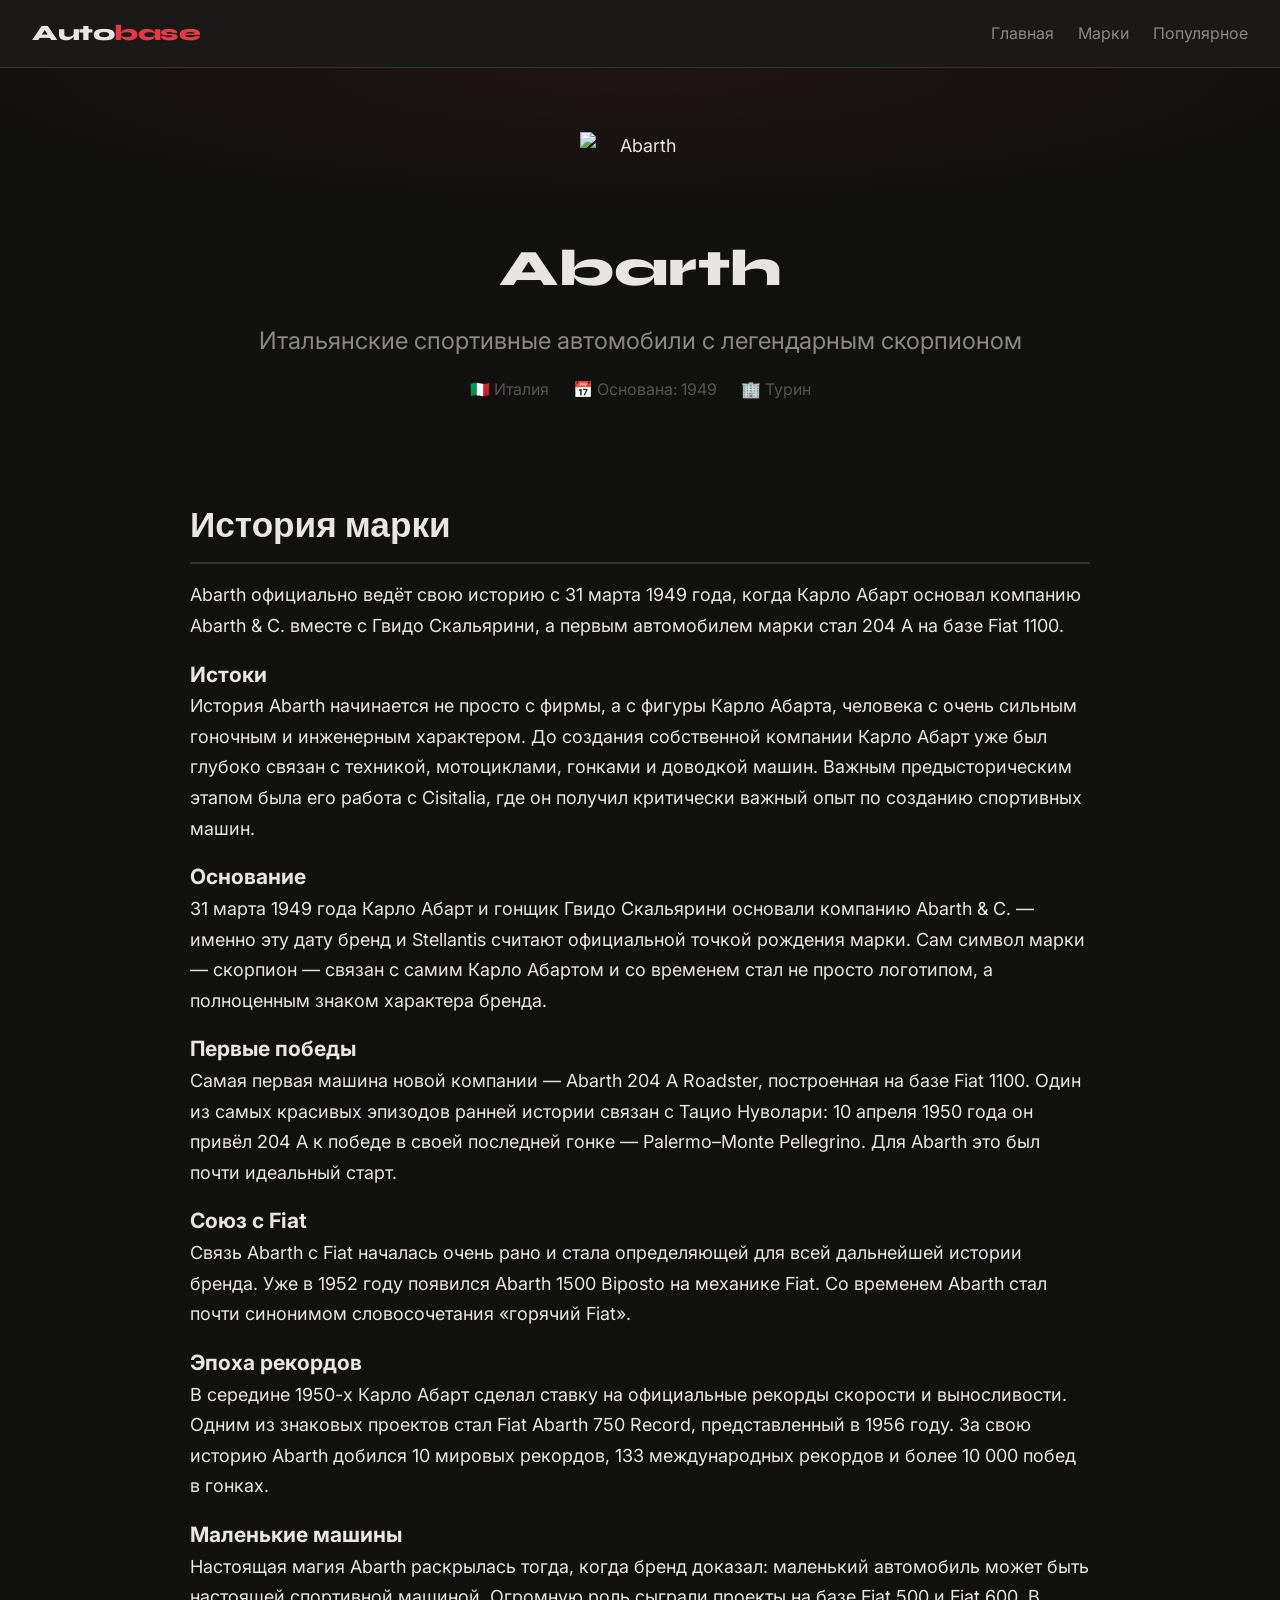
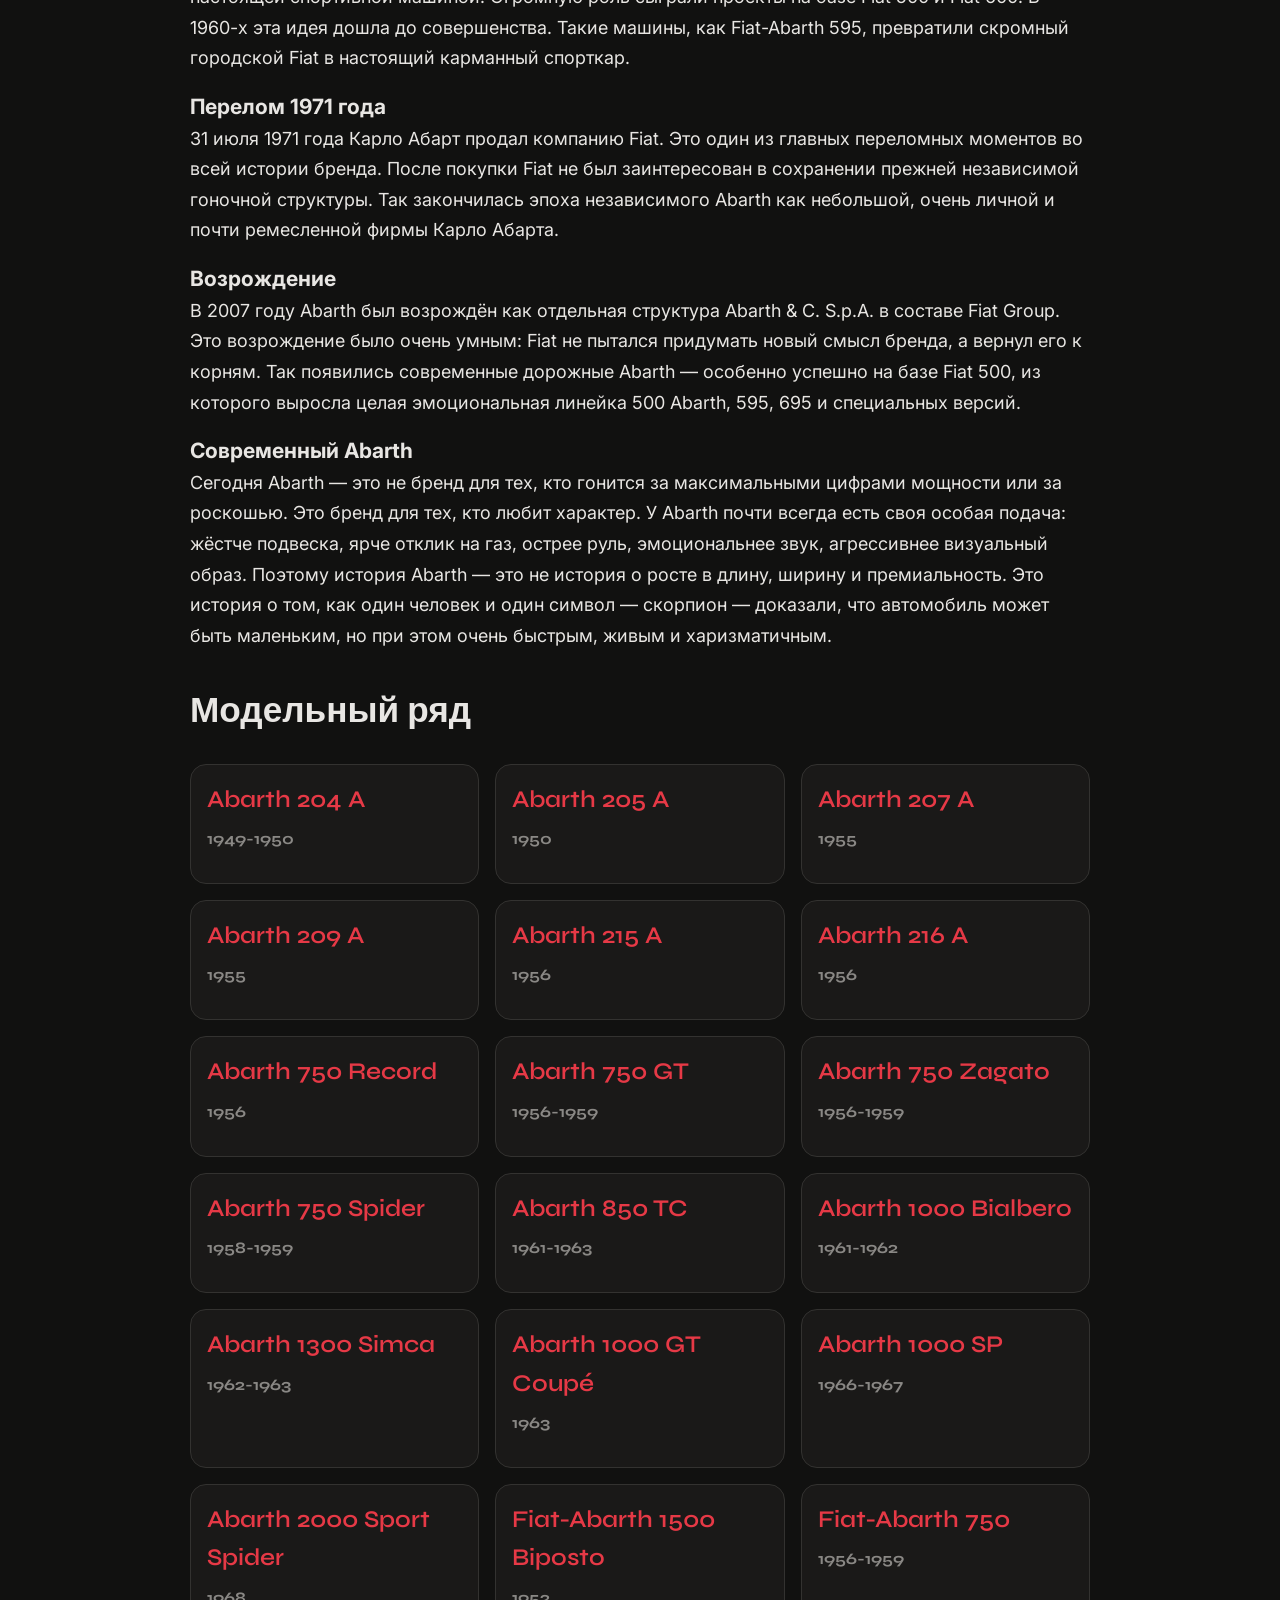
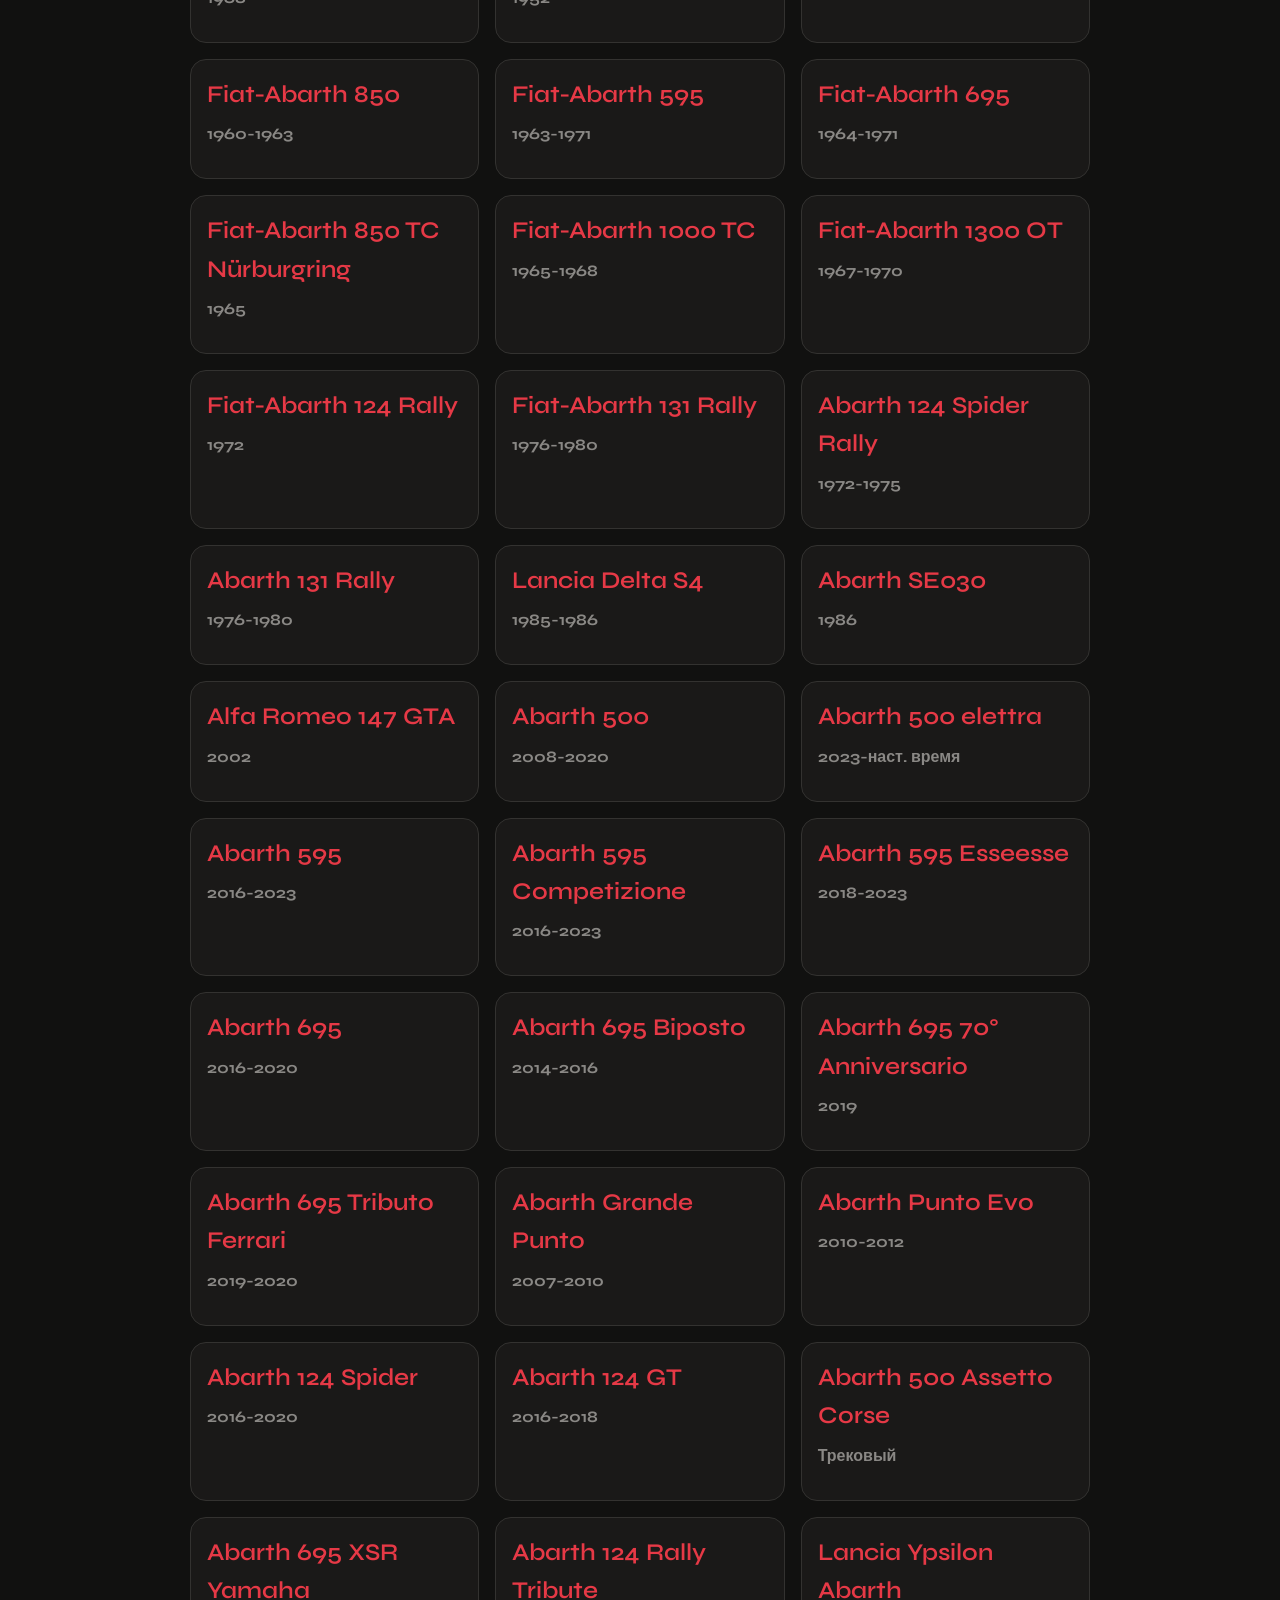
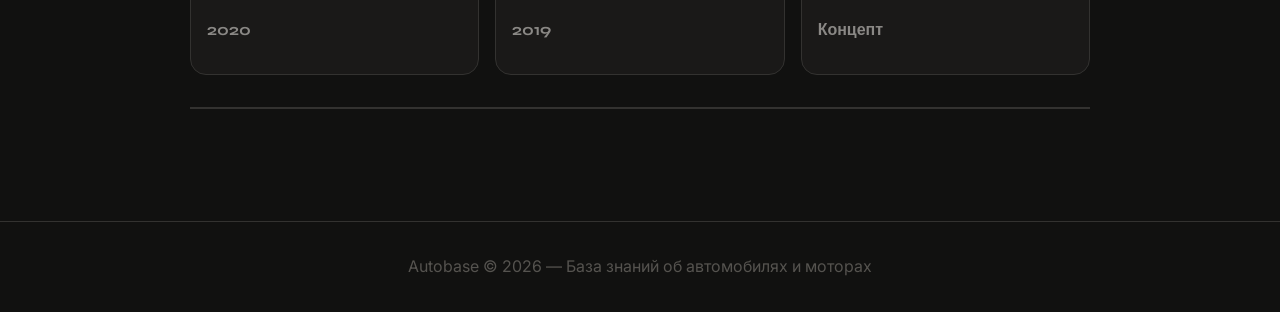
==== abarth.html @ 443db9c0 "Удалил лишние секции (особенности, двигатели, проблемы, обслуживание)" ====
<!DOCTYPE html>
<html lang="ru" data-theme="dark">
<head>
  <meta charset="UTF-8">
  <meta name="viewport" content="width=device-width, initial-scale=1.0">
  <title>Abarth — История, модели и характеристики | Autobase</title>
  <link rel="preconnect" href="https://fonts.googleapis.com">
  <link rel="preconnect" href="https://fonts.gstatic.com" crossorigin>
  <link href="https://fonts.googleapis.com/css2?family=Inter:wght@300..700&family=Syne:wght@700;800&display=swap" rel="stylesheet">
  <link rel="stylesheet" href="styles.css">
</head>
<body>
  <header>
    <a href="index.html" class="logo">Auto<span>base</span></a>
    <nav>
      <a href="index.html">Главная</a>
      <a href="index.html#brands">Марки</a>
      <a href="index.html#popular">Популярное</a>
    </nav>
  </header>

  <main>
    <section class="brand-hero">
      <div class="brand-hero-content">
        <div class="brand-logo-large">
          <img src="https://raw.githubusercontent.com/filippofilip95/car-logos-dataset/master/logos/thumb/abarth.png" alt="Abarth" width="120" height="80">
        </div>
        <h1>Abarth</h1>
        <p class="brand-tagline">Итальянские спортивные автомобили с легендарным скорпионом</p>
        <div class="brand-meta">
          <span>🇮🇹 Италия</span>
          <span>📅 Основана: 1949</span>
          <span>🏢 Турин</span>
        </div>
      </div>
    </section>

    <section class="content-section">
      <div class="content-wrapper">
        <h2>История марки</h2>
            <p>Abarth официально ведёт свою историю с 31 марта 1949 года, когда Карло Абарт основал компанию Abarth & C. вместе с Гвидо Скальярини, а первым автомобилем марки стал 204 A на базе Fiat 1100.</p>

            <h3>Истоки</h3>
            <p>История Abarth начинается не просто с фирмы, а с фигуры Карло Абарта, человека с очень сильным гоночным и инженерным характером. До создания собственной компании Карло Абарт уже был глубоко связан с техникой, мотоциклами, гонками и доводкой машин. Важным предысторическим этапом была его работа с Cisitalia, где он получил критически важный опыт по созданию спортивных машин.</p>

            <h3>Основание</h3>
            <p>31 марта 1949 года Карло Абарт и гонщик Гвидо Скальярини основали компанию Abarth & C. — именно эту дату бренд и Stellantis считают официальной точкой рождения марки. Сам символ марки — скорпион — связан с самим Карло Абартом и со временем стал не просто логотипом, а полноценным знаком характера бренда.</p>

            <h3>Первые победы</h3>
            <p>Самая первая машина новой компании — Abarth 204 A Roadster, построенная на базе Fiat 1100. Один из самых красивых эпизодов ранней истории связан с Тацио Нуволари: 10 апреля 1950 года он привёл 204 A к победе в своей последней гонке — Palermo–Monte Pellegrino. Для Abarth это был почти идеальный старт.</p>

            <h3>Союз с Fiat</h3>
            <p>Связь Abarth с Fiat началась очень рано и стала определяющей для всей дальнейшей истории бренда. Уже в 1952 году появился Abarth 1500 Biposto на механике Fiat. Со временем Abarth стал почти синонимом словосочетания «горячий Fiat».</p>

            <h3>Эпоха рекордов</h3>
            <p>В середине 1950-х Карло Абарт сделал ставку на официальные рекорды скорости и выносливости. Одним из знаковых проектов стал Fiat Abarth 750 Record, представленный в 1956 году. За свою историю Abarth добился 10 мировых рекордов, 133 международных рекордов и более 10 000 побед в гонках.</p>

            <h3>Маленькие машины</h3>
            <p>Настоящая магия Abarth раскрылась тогда, когда бренд доказал: маленький автомобиль может быть настоящей спортивной машиной. Огромную роль сыграли проекты на базе Fiat 500 и Fiat 600. В 1960-х эта идея дошла до совершенства. Такие машины, как Fiat-Abarth 595, превратили скромный городской Fiat в настоящий карманный спорткар.</p>

            <h3>Перелом 1971 года</h3>
            <p>31 июля 1971 года Карло Абарт продал компанию Fiat. Это один из главных переломных моментов во всей истории бренда. После покупки Fiat не был заинтересован в сохранении прежней независимой гоночной структуры. Так закончилась эпоха независимого Abarth как небольшой, очень личной и почти ремесленной фирмы Карло Абарта.</p>

            <h3>Возрождение</h3>
            <p>В 2007 году Abarth был возрождён как отдельная структура Abarth & C. S.p.A. в составе Fiat Group. Это возрождение было очень умным: Fiat не пытался придумать новый смысл бренда, а вернул его к корням. Так появились современные дорожные Abarth — особенно успешно на базе Fiat 500, из которого выросла целая эмоциональная линейка 500 Abarth, 595, 695 и специальных версий.</p>

            <h3>Современный Abarth</h3>
            <p>Сегодня Abarth — это не бренд для тех, кто гонится за максимальными цифрами мощности или за роскошью. Это бренд для тех, кто любит характер. У Abarth почти всегда есть своя особая подача: жёстче подвеска, ярче отклик на газ, острее руль, эмоциональнее звук, агрессивнее визуальный образ. Поэтому история Abarth — это не история о росте в длину, ширину и премиальность. Это история о том, как один человек и один символ — скорпион — доказали, что автомобиль может быть маленьким, но при этом очень быстрым, живым и харизматичным.</p>
        <h2>Модельный ряд
        <div class="models-grid">

              <div class="model-card"><h3>Abarth 204 A</h3><p class="year">1949-1950</p></div>
      <div class="model-card"><h3>Abarth 205 A</h3><p class="year">1950</p></div>
      <div class="model-card"><h3>Abarth 207 A</h3><p class="year">1955</p></div>
      <div class="model-card"><h3>Abarth 209 A</h3><p class="year">1955</p></div>
      <div class="model-card"><h3>Abarth 215 A</h3><p class="year">1956</p></div>
      <div class="model-card"><h3>Abarth 216 A</h3><p class="year">1956</p></div>
      <div class="model-card"><h3>Abarth 750 Record</h3><p class="year">1956</p></div>
      <div class="model-card"><h3>Abarth 750 GT</h3><p class="year">1956-1959</p></div>
      <div class="model-card"><h3>Abarth 750 Zagato</h3><p class="year">1956-1959</p></div>
      <div class="model-card"><h3>Abarth 750 Spider</h3><p class="year">1958-1959</p></div>
      <div class="model-card"><h3>Abarth 850 TC</h3><p class="year">1961-1963</p></div>
      <div class="model-card"><h3>Abarth 1000 Bialbero</h3><p class="year">1961-1962</p></div>
      <div class="model-card"><h3>Abarth 1300 Simca</h3><p class="year">1962-1963</p></div>
      <div class="model-card"><h3>Abarth 1000 GT Coupé</h3><p class="year">1963</p></div>
      <div class="model-card"><h3>Abarth 1000 SP</h3><p class="year">1966-1967</p></div>
      <div class="model-card"><h3>Abarth 2000 Sport Spider</h3><p class="year">1968</p></div>
      <div class="model-card"><h3>Fiat-Abarth 1500 Biposto</h3><p class="year">1952</p></div>
      <div class="model-card"><h3>Fiat-Abarth 750</h3><p class="year">1956-1959</p></div>
      <div class="model-card"><h3>Fiat-Abarth 850</h3><p class="year">1960-1963</p></div>
      <div class="model-card"><h3>Fiat-Abarth 595</h3><p class="year">1963-1971</p></div>
      <div class="model-card"><h3>Fiat-Abarth 695</h3><p class="year">1964-1971</p></div>
      <div class="model-card"><h3>Fiat-Abarth 850 TC Nürburgring</h3><p class="year">1965</p></div>
      <div class="model-card"><h3>Fiat-Abarth 1000 TC</h3><p class="year">1965-1968</p></div>
      <div class="model-card"><h3>Fiat-Abarth 1300 OT</h3><p class="year">1967-1970</p></div>
      <div class="model-card"><h3>Fiat-Abarth 124 Rally</h3><p class="year">1972</p></div>
      <div class="model-card"><h3>Fiat-Abarth 131 Rally</h3><p class="year">1976-1980</p></div>
      <div class="model-card"><h3>Abarth 124 Spider Rally</h3><p class="year">1972-1975</p></div>
      <div class="model-card"><h3>Abarth 131 Rally</h3><p class="year">1976-1980</p></div>
      <div class="model-card"><h3>Lancia Delta S4</h3><p class="year">1985-1986</p></div>
      <div class="model-card"><h3>Abarth SE030</h3><p class="year">1986</p></div>
      <div class="model-card"><h3>Alfa Romeo 147 GTA</h3><p class="year">2002</p></div>
      <div class="model-card"><h3>Abarth 500</h3><p class="year">2008-2020</p></div>
      <div class="model-card"><h3>Abarth 500 elettra</h3><p class="year">2023-наст. время</p></div>
      <div class="model-card"><h3>Abarth 595</h3><p class="year">2016-2023</p></div>
      <div class="model-card"><h3>Abarth 595 Competizione</h3><p class="year">2016-2023</p></div>
      <div class="model-card"><h3>Abarth 595 Esseesse</h3><p class="year">2018-2023</p></div>
      <div class="model-card"><h3>Abarth 695</h3><p class="year">2016-2020</p></div>
      <div class="model-card"><h3>Abarth 695 Biposto</h3><p class="year">2014-2016</p></div>
      <div class="model-card"><h3>Abarth 695 70° Anniversario</h3><p class="year">2019</p></div>
      <div class="model-card"><h3>Abarth 695 Tributo Ferrari</h3><p class="year">2019-2020</p></div>
      <div class="model-card"><h3>Abarth Grande Punto</h3><p class="year">2007-2010</p></div>
      <div class="model-card"><h3>Abarth Punto Evo</h3><p class="year">2010-2012</p></div>
      <div class="model-card"><h3>Abarth 124 Spider</h3><p class="year">2016-2020</p></div>
      <div class="model-card"><h3>Abarth 124 GT</h3><p class="year">2016-2018</p></div>
      <div class="model-card"><h3>Abarth 500 Assetto Corse</h3><p class="year">Трековый</p></div>
      <div class="model-card"><h3>Abarth 695 XSR Yamaha</h3><p class="year">2020</p></div>
      <div class="model-card"><h3>Abarth 124 Rally Tribute</h3><p class="year">2019</p></div>
      <div class="model-card"><h3>Lancia Ypsilon Abarth</h3><p class="year">Концепт</p></div></div>

      </div>
    </section>
  </main>

  <footer>
    <p>Autobase © 2026 — База знаний об автомобилях и моторах</p>
  </footer>
</body>
</html>
---- styles.css ----
/* Autobase Styles */

:root {
  --text-xs: clamp(0.75rem, 0.7rem + 0.25vw, 0.875rem);
  --text-sm: clamp(0.875rem, 0.8rem + 0.35vw, 1rem);
  --text-base: clamp(1rem, 0.95rem + 0.25vw, 1.125rem);
  --text-lg: clamp(1.125rem, 1rem + 0.75vw, 1.5rem);
  --text-xl: clamp(1.5rem, 1.2rem + 1.25vw, 2.25rem);
  --text-2xl: clamp(2rem, 1.2rem + 2.5vw, 3.5rem);
  --space-1: 0.25rem;
  --space-2: 0.5rem;
  --space-3: 0.75rem;
  --space-4: 1rem;
  --space-6: 1.5rem;
  --space-8: 2rem;
  --space-10: 2.5rem;
  --space-12: 3rem;
  --space-16: 4rem;
  --radius-sm: 0.375rem;
  --radius-md: 0.5rem;
  --radius-lg: 0.75rem;
  --radius-xl: 1rem;
  --radius-full: 9999px;
  --transition-interactive: 180ms cubic-bezier(0.16, 1, 0.3, 1);
  --font-display: 'Syne', sans-serif;
  --font-body: 'Inter', sans-serif;
}

[data-theme="dark"] {
  --color-bg: #111110;
  --color-surface: #1a1918;
  --color-surface-2: #1f1e1c;
  --color-surface-offset: #252320;
  --color-border: #333230;
  --color-divider: #2a2927;
  --color-text: #e8e6e3;
  --color-text-muted: #8a8885;
  --color-text-faint: #55534f;
  --color-primary: #e63946;
  --color-primary-hover: #c1121f;
  --color-primary-highlight: #3a1a1c;
  --shadow-sm: 0 1px 2px oklch(0 0 0 / 0.3);
  --shadow-md: 0 4px 12px oklch(0 0 0 / 0.4);
  --shadow-lg: 0 12px 32px oklch(0 0 0 / 0.5);
}

*, *::before, *::after {
  box-sizing: border-box;
  margin: 0;
  padding: 0;
}

html {
  scroll-behavior: smooth;
  -webkit-font-smoothing: antialiased;
}

body {
  min-height: 100dvh;
  font-family: var(--font-body);
  font-size: var(--text-base);
  color: var(--color-text);
  background: var(--color-bg);
  line-height: 1.6;
}

a {
  color: inherit;
  text-decoration: none;
}

img {
  display: block;
  max-width: 100%;
  height: auto;
}

header {
  display: flex;
  align-items: center;
  justify-content: space-between;
  padding: var(--space-4) var(--space-8);
  background: var(--color-surface);
  border-bottom: 1px solid var(--color-border);
  position: sticky;
  top: 0;
  z-index: 200;
}

.logo {
  font-family: var(--font-display);
  font-size: 22px;
  font-weight: 800;
  color: var(--color-text);
  letter-spacing: -0.5px;
}

.logo span {
  color: var(--color-primary);
}

nav {
  display: flex;
  align-items: center;
  gap: var(--space-6);
}

nav a {
  font-size: var(--text-sm);
  color: var(--color-text-muted);
  transition: color var(--transition-interactive);
}

nav a:hover {
  color: var(--color-text);
}

/* Brand page specific styles */
.brand-hero {
  padding: clamp(var(--space-12), 8vw, var(--space-16)) var(--space-8);
  text-align: center;
  background: radial-gradient(ellipse 80% 50% at 50% 0%, oklch(from var(--color-primary) l c h / 0.08) 0%, transparent 70%);
}

.brand-logo-large {
  width: 120px;
  height: 80px;
  margin: 0 auto var(--space-4);
  display: flex;
  align-items: center;
  justify-content: center;
}

.brand-logo-large img {
  max-width: 100%;
  max-height: 100%;
  object-fit: contain;
}

.brand-hero h1 {
  font-family: var(--font-display);
  font-size: var(--text-2xl);
  font-weight: 800;
  margin-bottom: var(--space-3);
}

.brand-tagline {
  font-size: var(--text-lg);
  color: var(--color-text-muted);
  margin-bottom: var(--space-4);
}

.brand-meta {
  display: flex;
  gap: var(--space-6);
  justify-content: center;
  flex-wrap: wrap;
  font-size: var(--text-sm);
  color: var(--color-text-faint);
}

.content-section {
  padding: var(--space-8) var(--space-4);
}

.content-wrapper {
  max-width: 900px;
  margin: 0 auto;
}

.content-wrapper h2 {
  font-family: var(--font-display);
  font-size: var(--text-xl);
  font-weight: 700;
  margin: var(--space-8) 0 var(--space-4);
  border-bottom: 2px solid var(--color-border);
  padding-bottom: var(--space-2);
}

.content-wrapper h2:first-child {
  margin-top: 0;
}

.content-wrapper p {
  margin-bottom: var(--space-4);
  line-height: 1.7;
}

.content-wrapper ul {
  margin: var(--space-4) 0;
  padding-left: var(--space-6);
}

.content-wrapper li {
  margin-bottom: var(--space-2);
}

.models-grid {
  display: grid;
  grid-template-columns: repeat(auto-fill, minmax(280px, 1fr));
  gap: var(--space-4);
  margin: var(--space-6) 0;
}

.model-card {
  background: var(--color-surface);
  border: 1px solid var(--color-border);
  border-radius: var(--radius-xl);
  padding: var(--space-4);
  transition: border-color var(--transition-interactive), transform var(--transition-interactive);
}

.model-card:hover {
  border-color: var(--color-primary);
  transform: translateY(-2px);
}

.model-card h3 {
  font-size: var(--text-lg);
  font-weight: 600;
  margin-bottom: var(--space-2);
  color: var(--color-primary);
}

.model-card p {
  font-size: var(--text-sm);
  color: var(--color-text-muted);
  line-height: 1.5;
}

.specs-table {
  width: 100%;
  border-collapse: collapse;
  margin: var(--space-6) 0;
  background: var(--color-surface);
  border-radius: var(--radius-lg);
  overflow: hidden;
}

.specs-table th {
  background: var(--color-surface-offset);
  padding: var(--space-3) var(--space-4);
  text-align: left;
  font-weight: 600;
  font-size: var(--text-sm);
  border-bottom: 2px solid var(--color-border);
}

.specs-table td {
  padding: var(--space-3) var(--space-4);
  border-bottom: 1px solid var(--color-divider);
  font-size: var(--text-sm);
}

.specs-table tr:last-child td {
  border-bottom: none;
}

footer {
  padding: var(--space-8);
  border-top: 1px solid var(--color-border);
  text-align: center;
  color: var(--color-text-faint);
  font-size: var(--text-sm);
  margin-top: var(--space-16);
}

@media (max-width: 600px) {
  header {
    padding: var(--space-3) var(--space-4);
  }
  
  nav {
    gap: var(--space-3);
  }
  
  .brand-meta {
    flex-direction: column;
    gap: var(--space-2);
  }
  
  .models-grid {
    grid-template-columns: 1fr;
  }
}
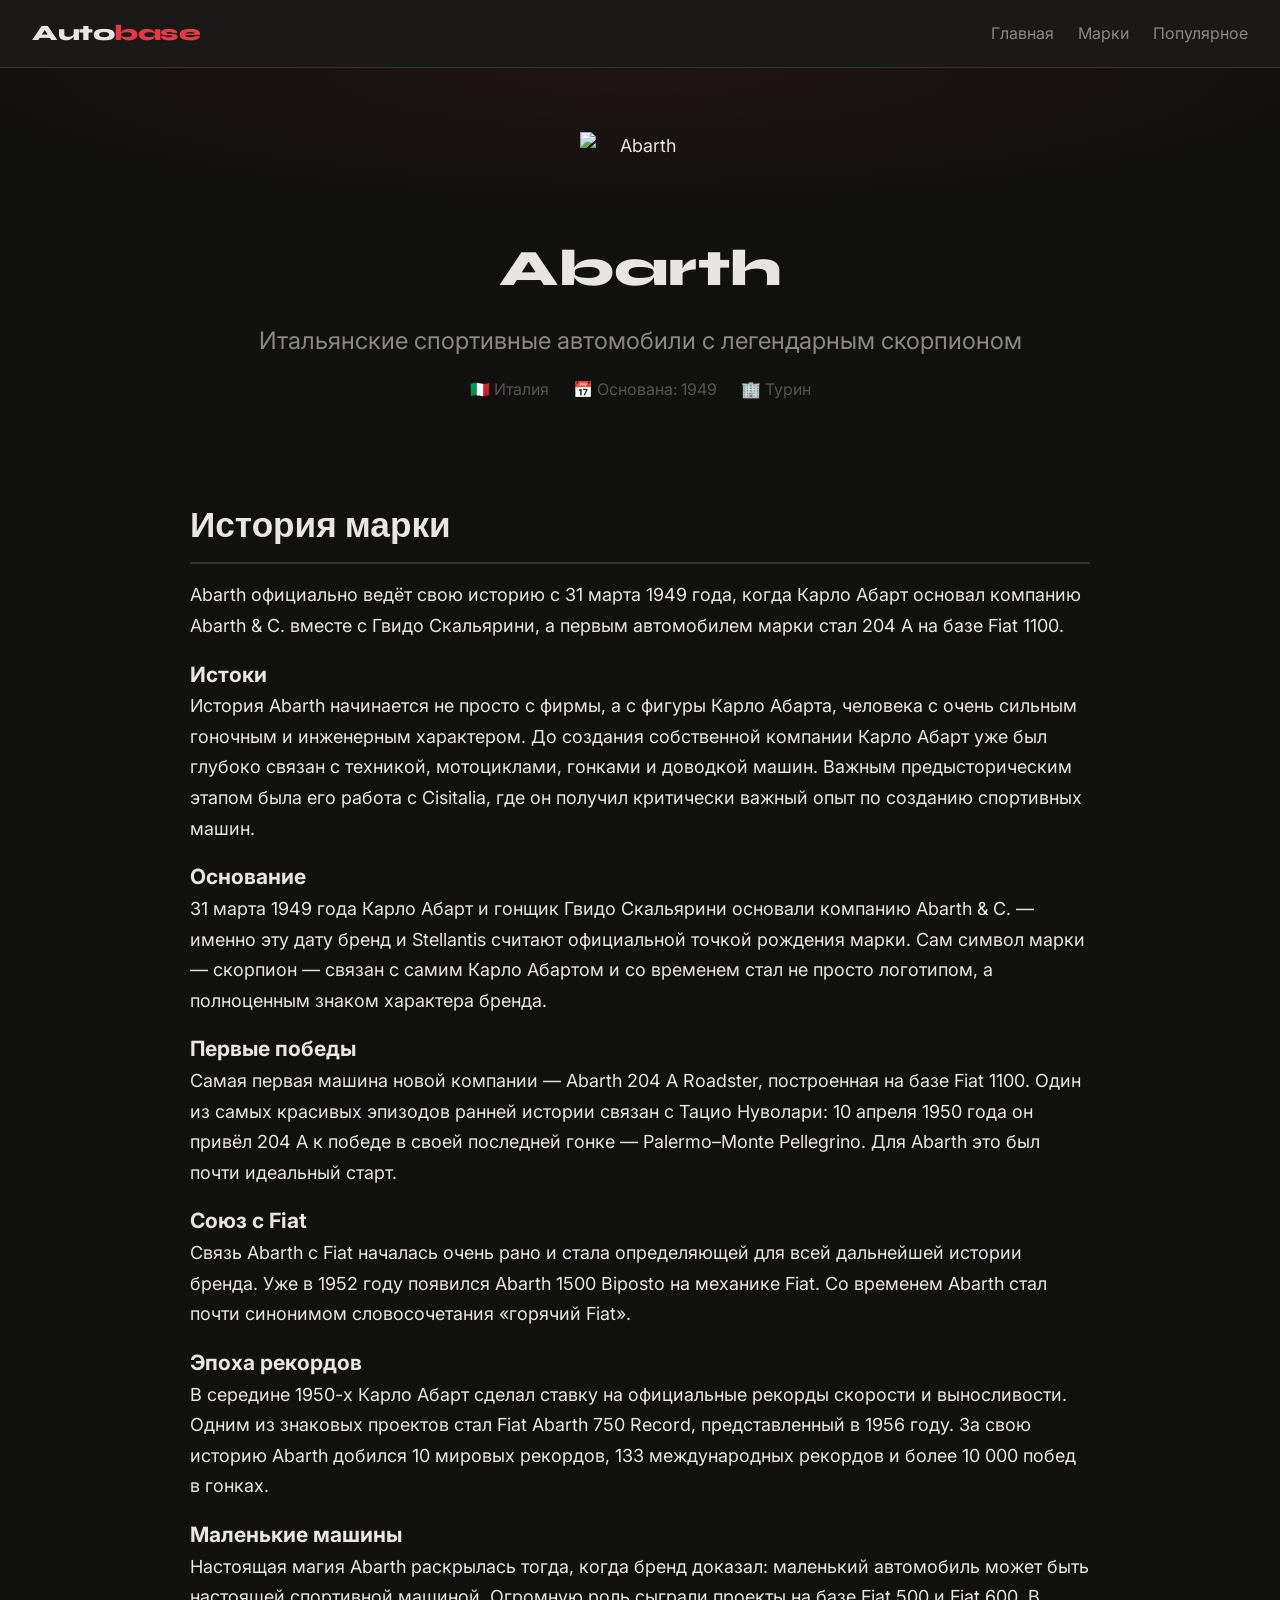
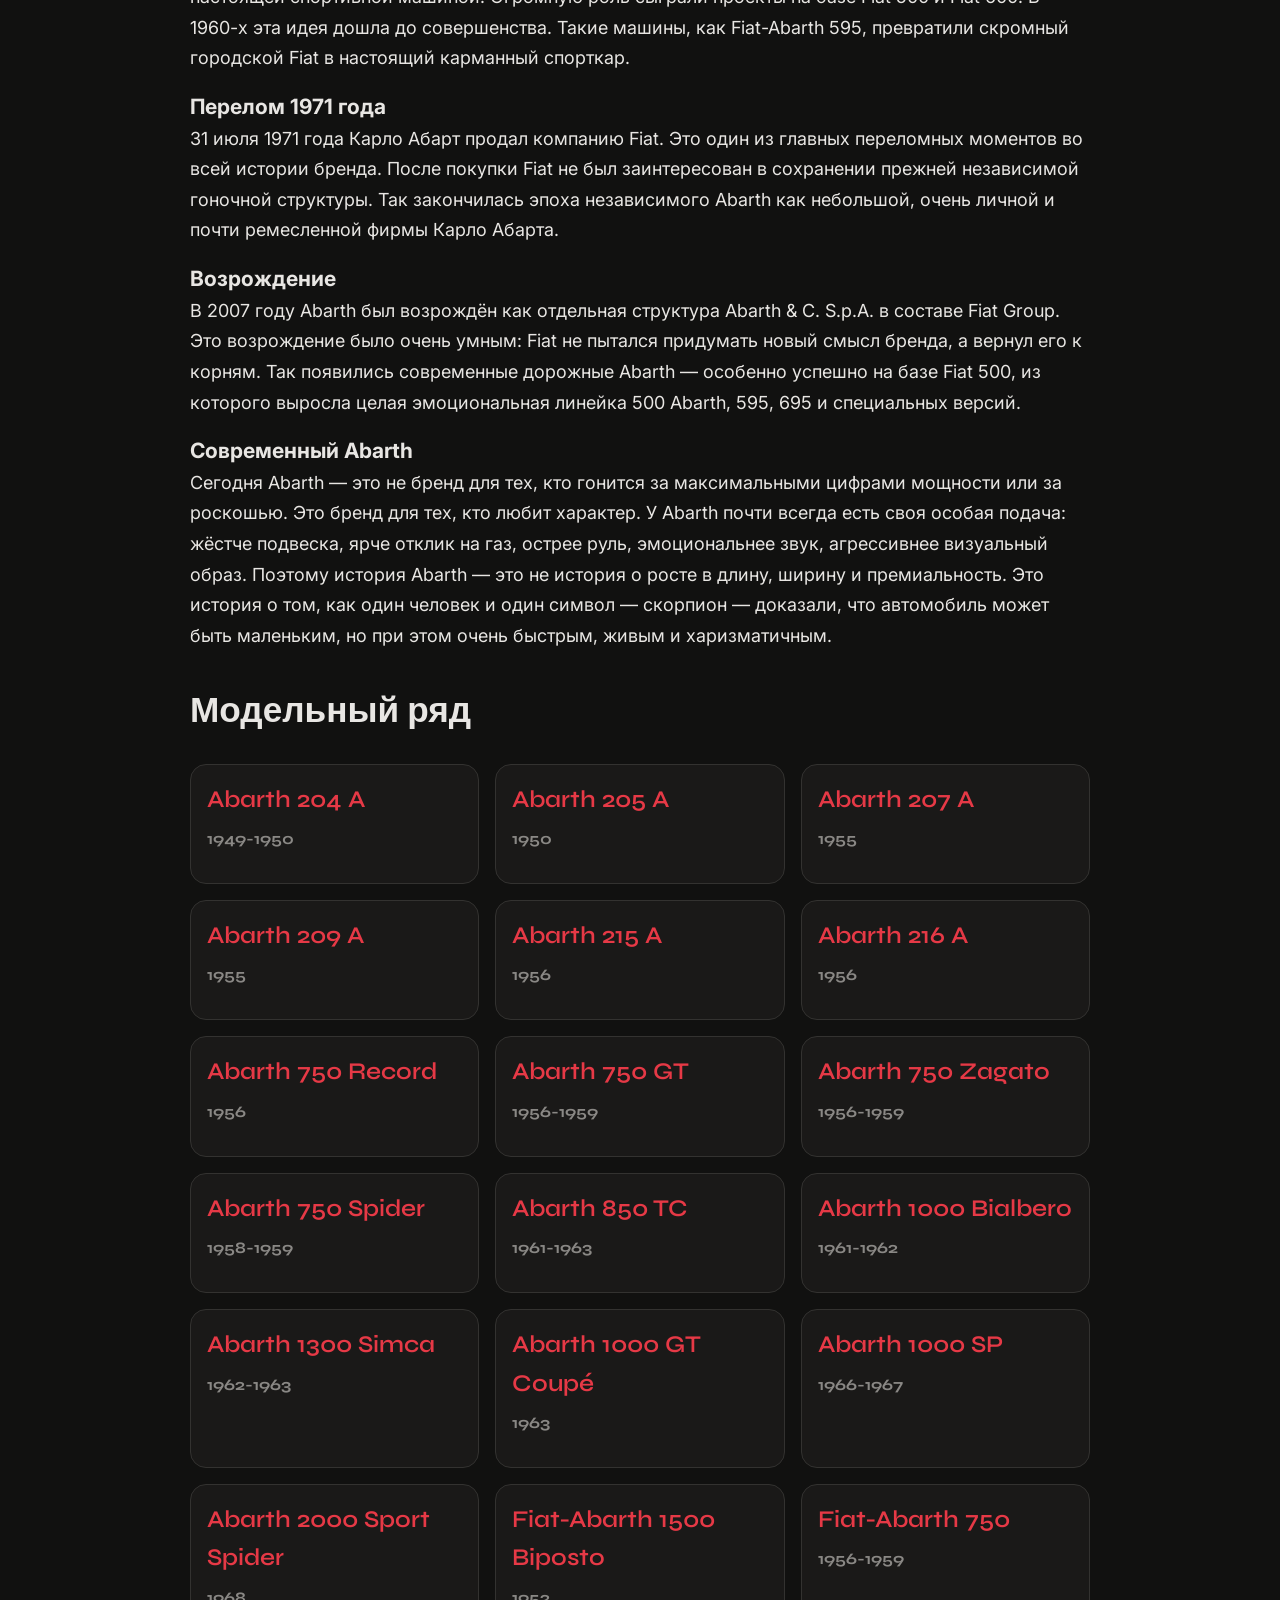
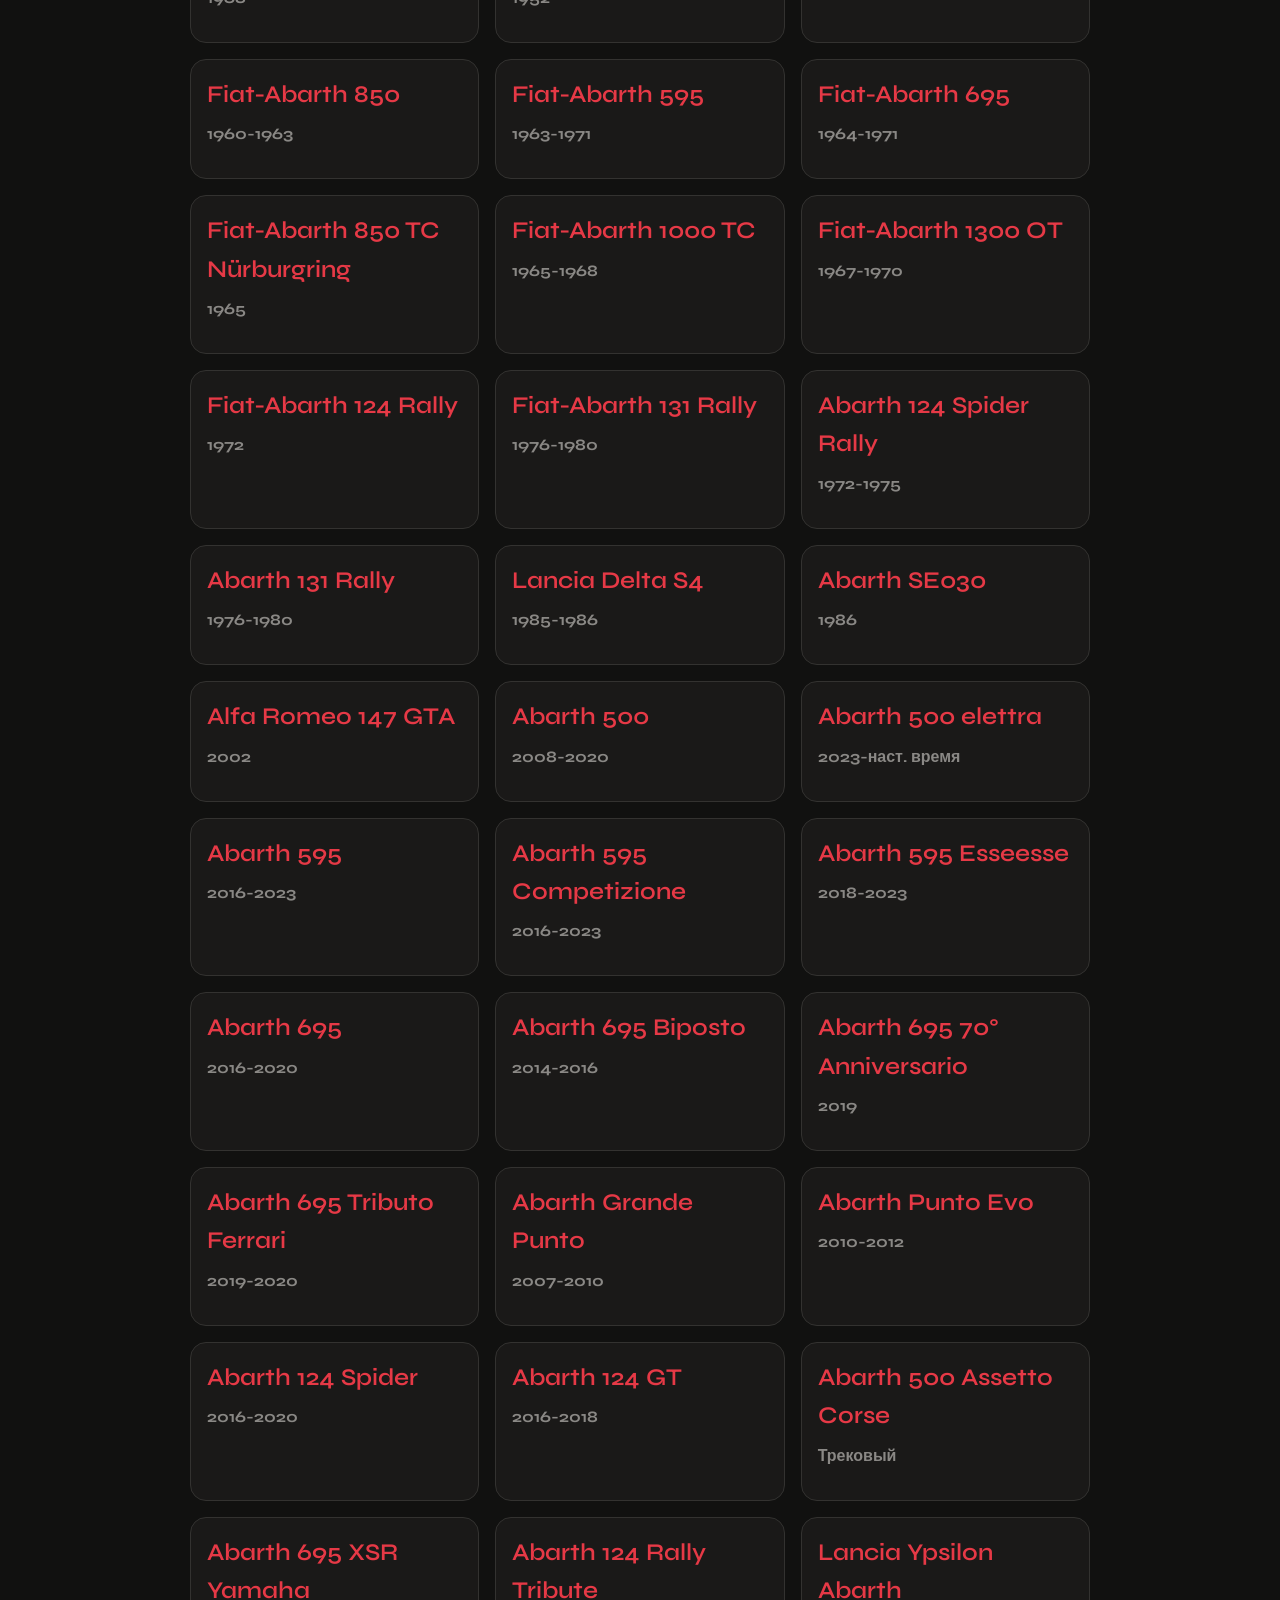
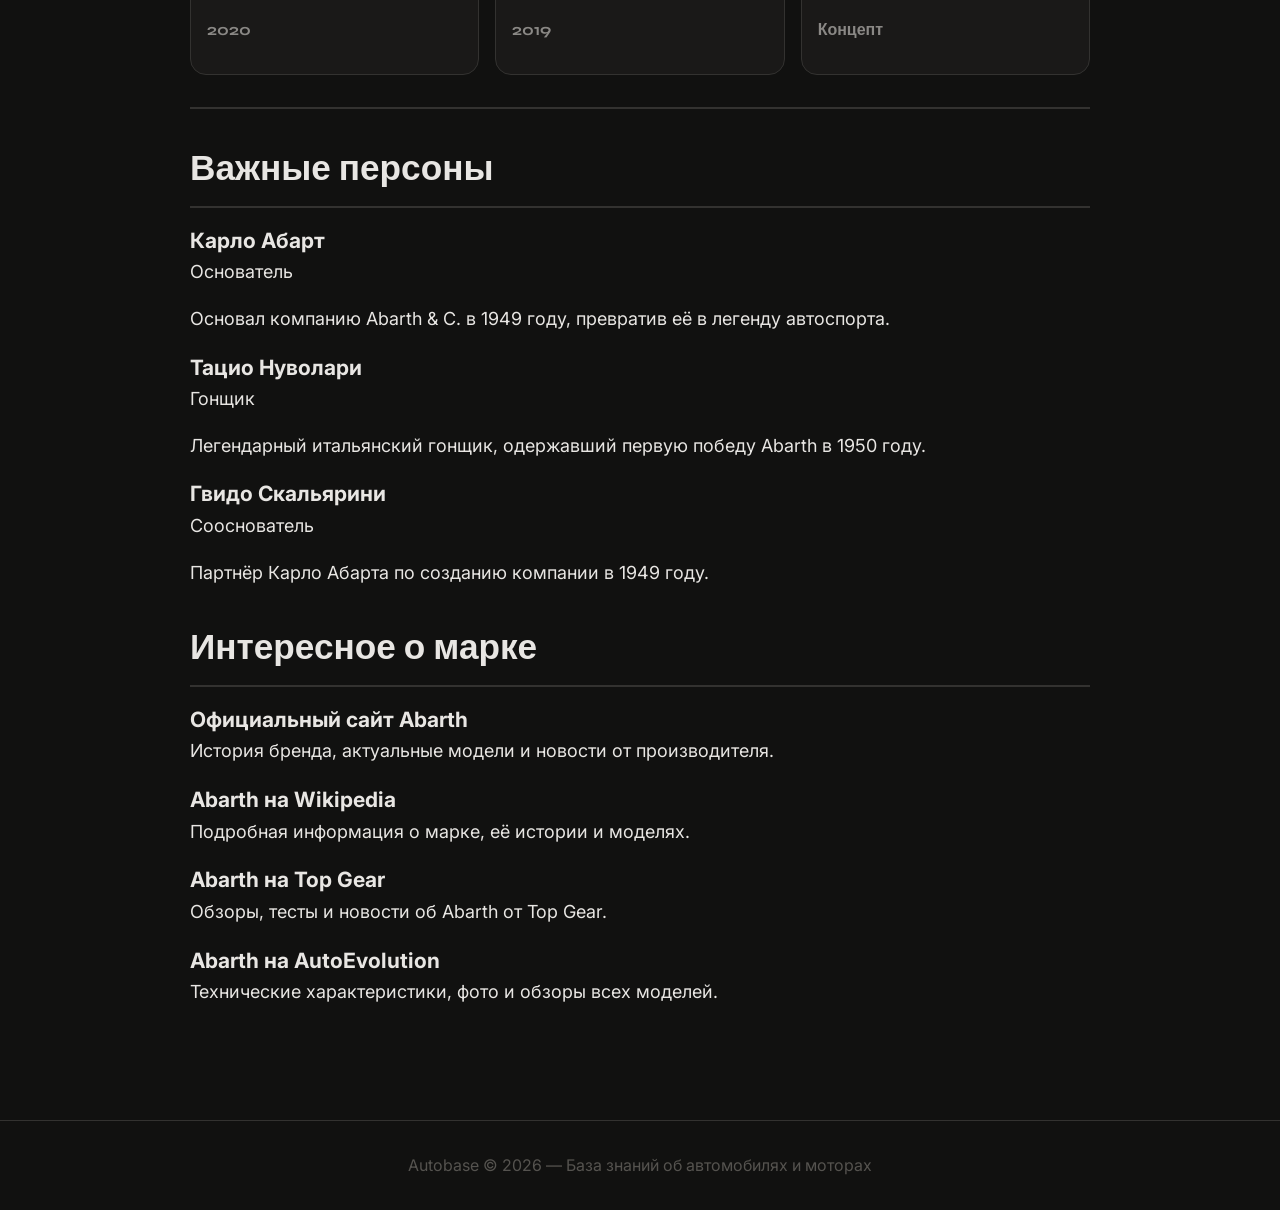
==== commit 15a5b661: "Добавил разделы "Важные персоны" и "Интересное о марке"" ====
--- a/abarth.html
+++ b/abarth.html
@@ -118,6 +118,44 @@
       <div class="model-card"><h3>Abarth 124 Rally Tribute</h3><p class="year">2019</p></div>
       <div class="model-card"><h3>Lancia Ypsilon Abarth</h3><p class="year">Концепт</p></div></div>
 
+                <h2>Важные персоны</h2>
+      <div class="people-grid">
+        <div class="person-card">
+          <h3>Карло Абарт</h3>
+          <p class="role">Основатель</p>
+          <p class="bio">Основал компанию Abarth & C. в 1949 году, превратив её в легенду автоспорта.</p>
+        </div>
+        <div class="person-card">
+          <h3>Тацио Нуволари</h3>
+          <p class="role">Гонщик</p>
+          <p class="bio">Легендарный итальянский гонщик, одержавший первую победу Abarth в 1950 году.</p>
+        </div>
+        <div class="person-card">
+          <h3>Гвидо Скальярини</h3>
+          <p class="role">Сооснователь</p>
+          <p class="bio">Партнёр Карло Абарта по созданию компании в 1949 году.</p>
+        </div>
+      </div>
+
+      <h2>Интересное о марке</h2>
+      <div class="articles-list">
+        <div class="article-card">
+          <h3><a href="https://www.abarth.com/" target="_blank">Официальный сайт Abarth</a></h3>
+          <p>История бренда, актуальные модели и новости от производителя.</p>
+        </div>
+        <div class="article-card">
+          <h3><a href="https://ru.wikipedia.org/wiki/Abarth" target="_blank">Abarth на Wikipedia</a></h3>
+          <p>Подробная информация о марке, её истории и моделях.</p>
+        </div>
+        <div class="article-card">
+          <h3><a href="https://www.topgear.com/car-news/abarth" target="_blank">Abarth на Top Gear</a></h3>
+          <p>Обзоры, тесты и новости об Abarth от Top Gear.</p>
+        </div>
+        <div class="article-card">
+          <h3><a href="https://www.autoevolution.com/abarth/" target="_blank">Abarth на AutoEvolution</a></h3>
+          <p>Технические характеристики, фото и обзоры всех моделей.</p>
+        </div>
+      </div>
       </div>
     </section>
   </main>
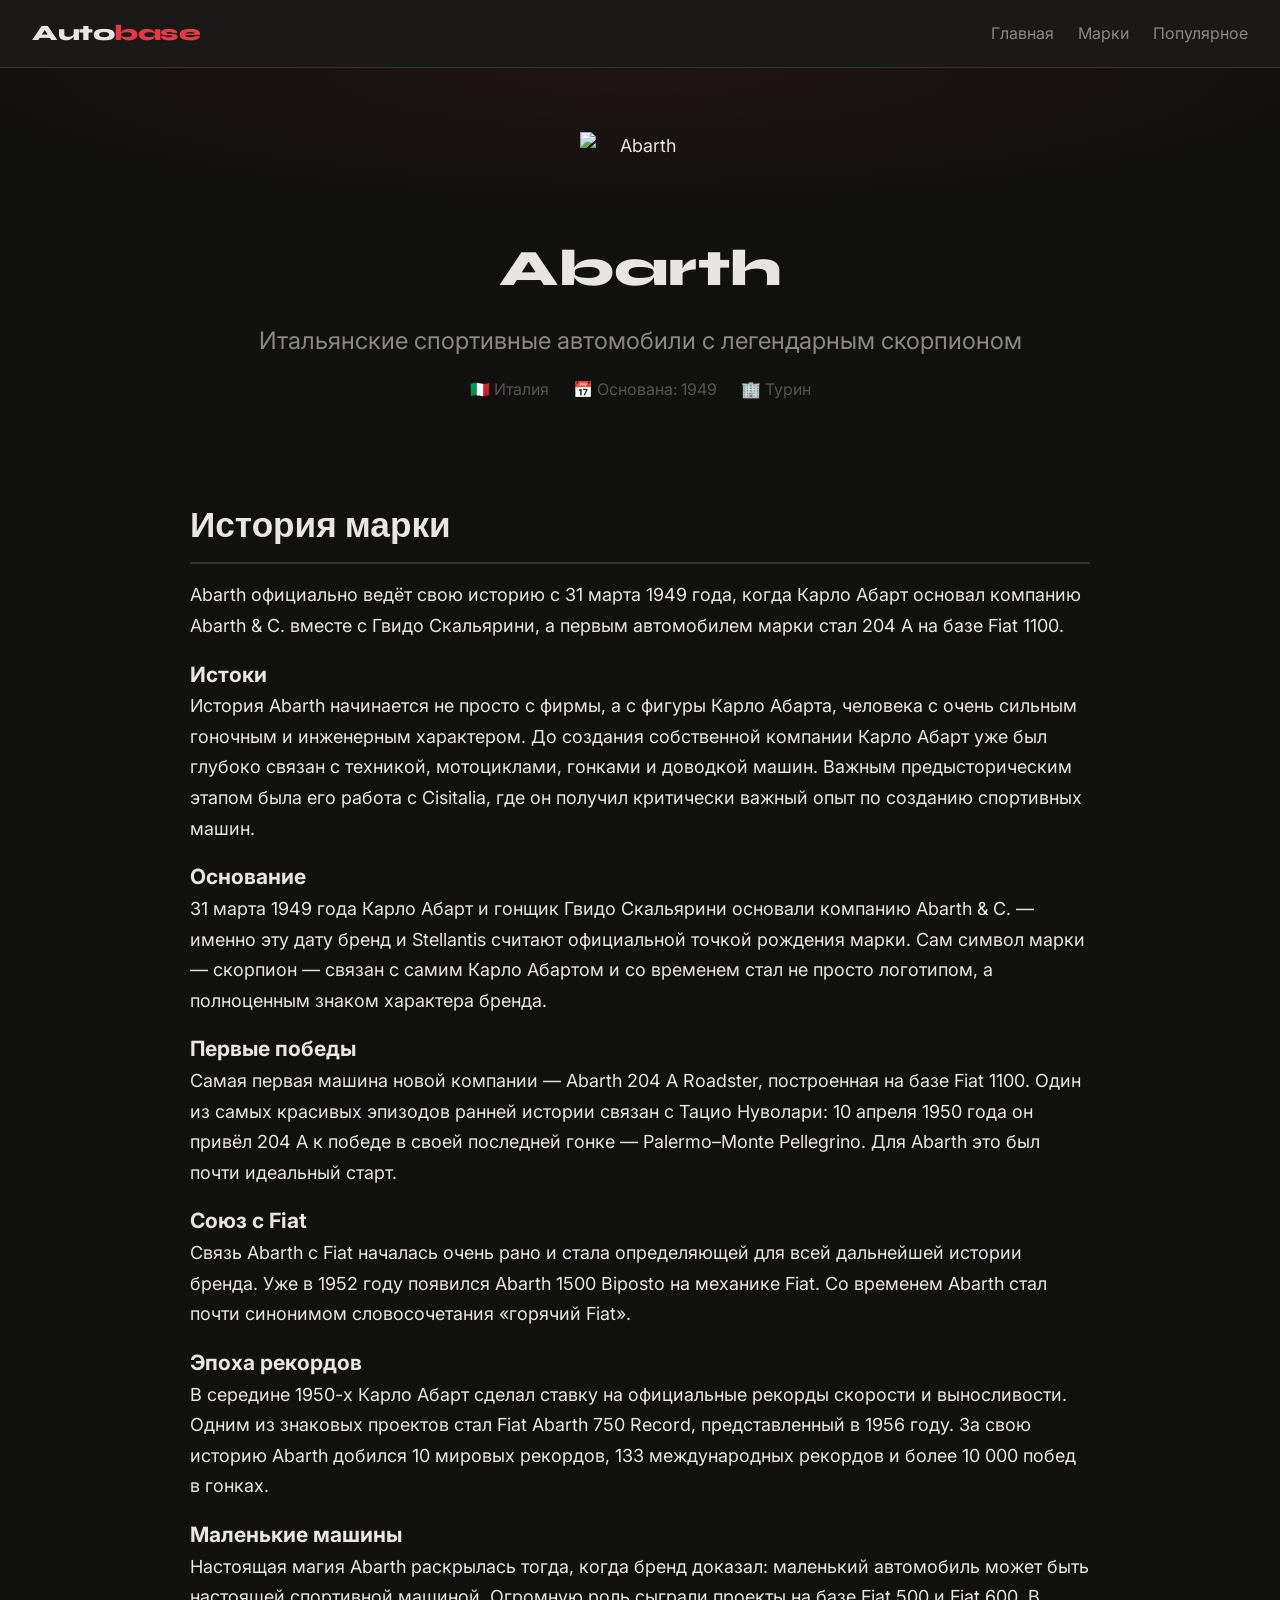
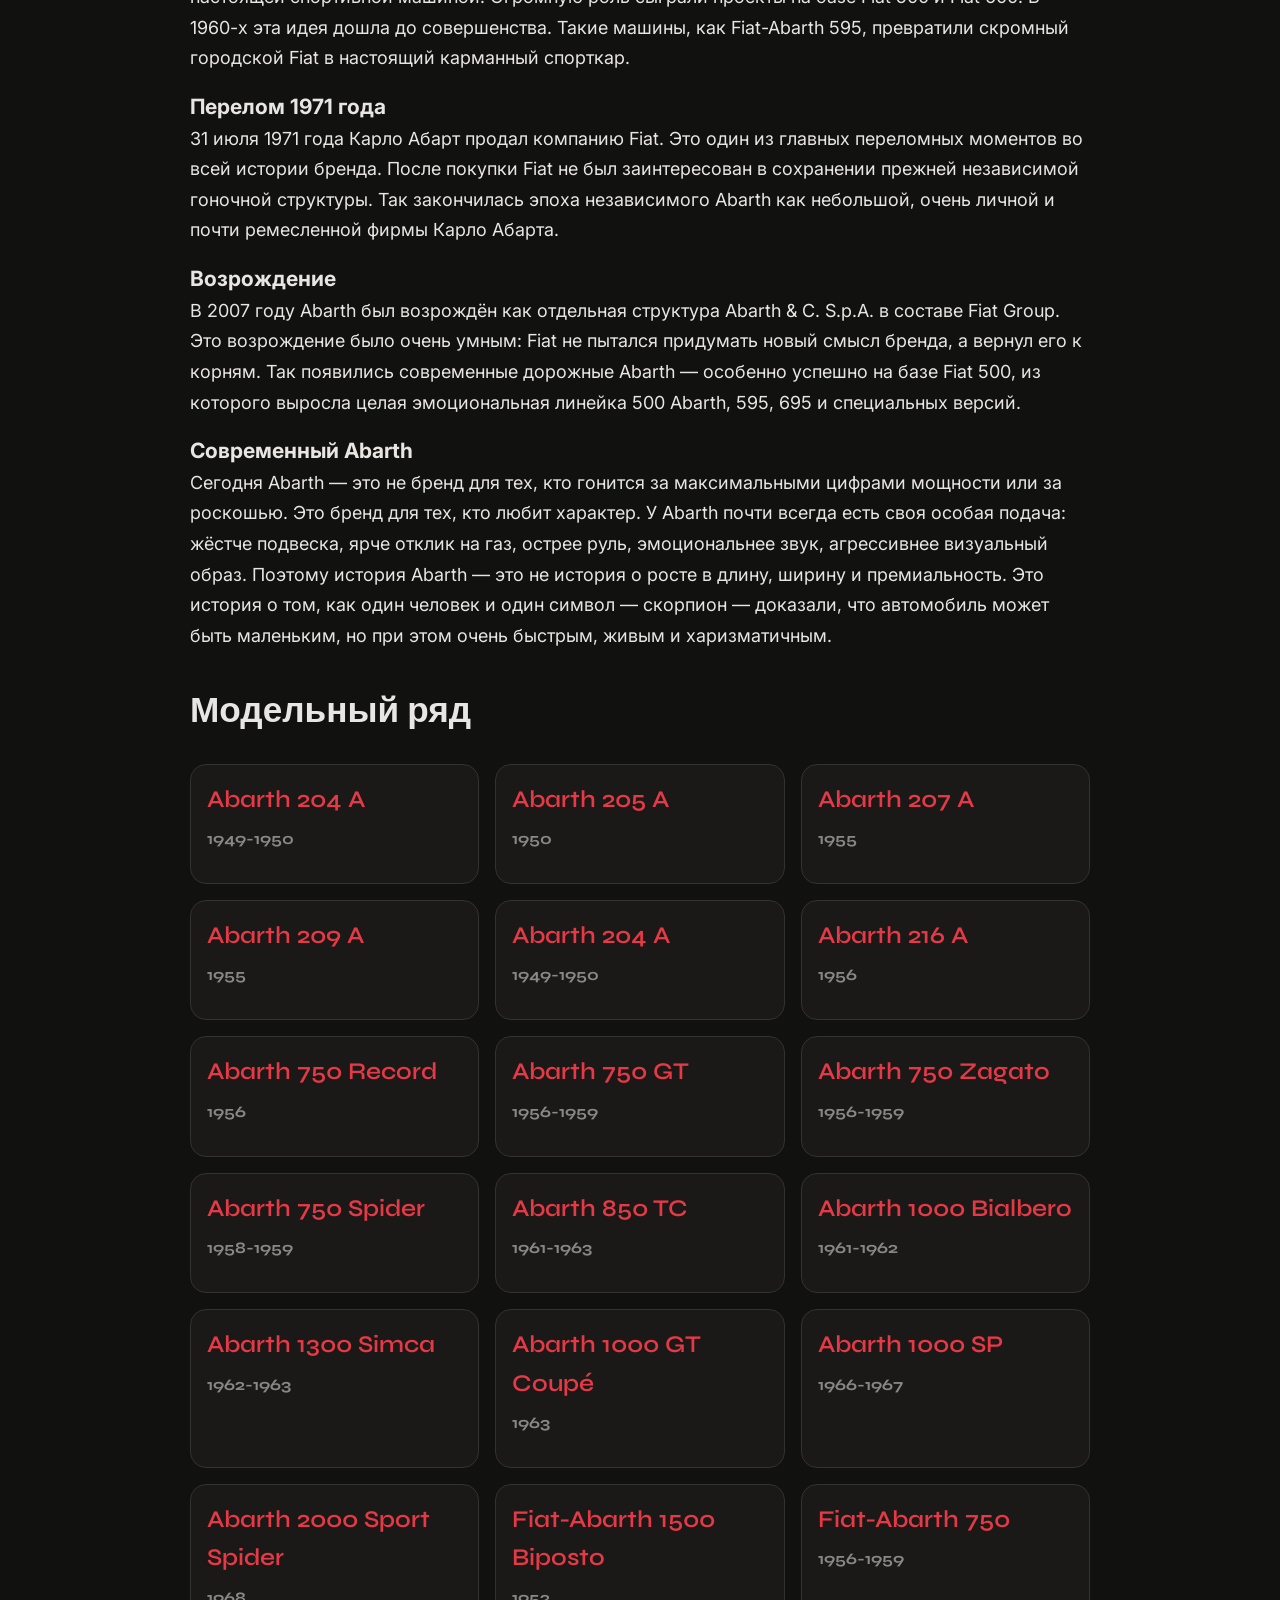
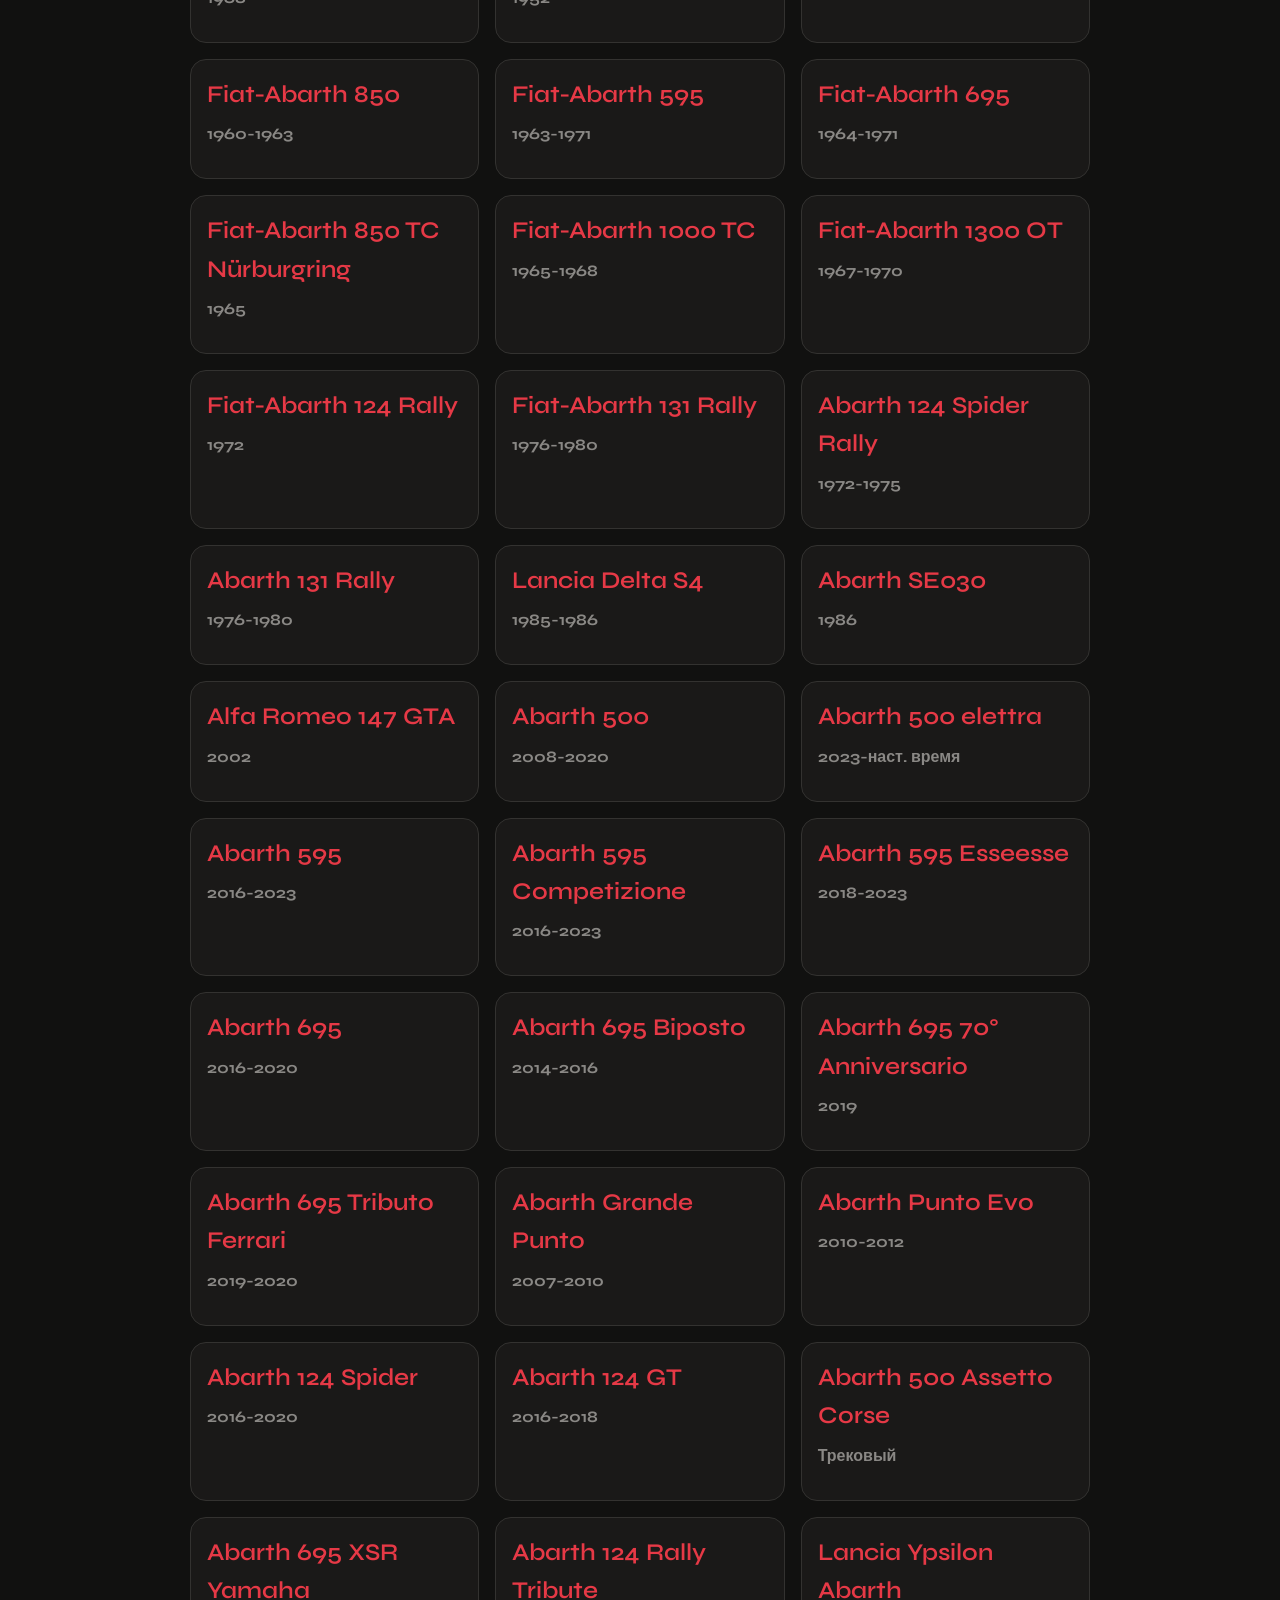
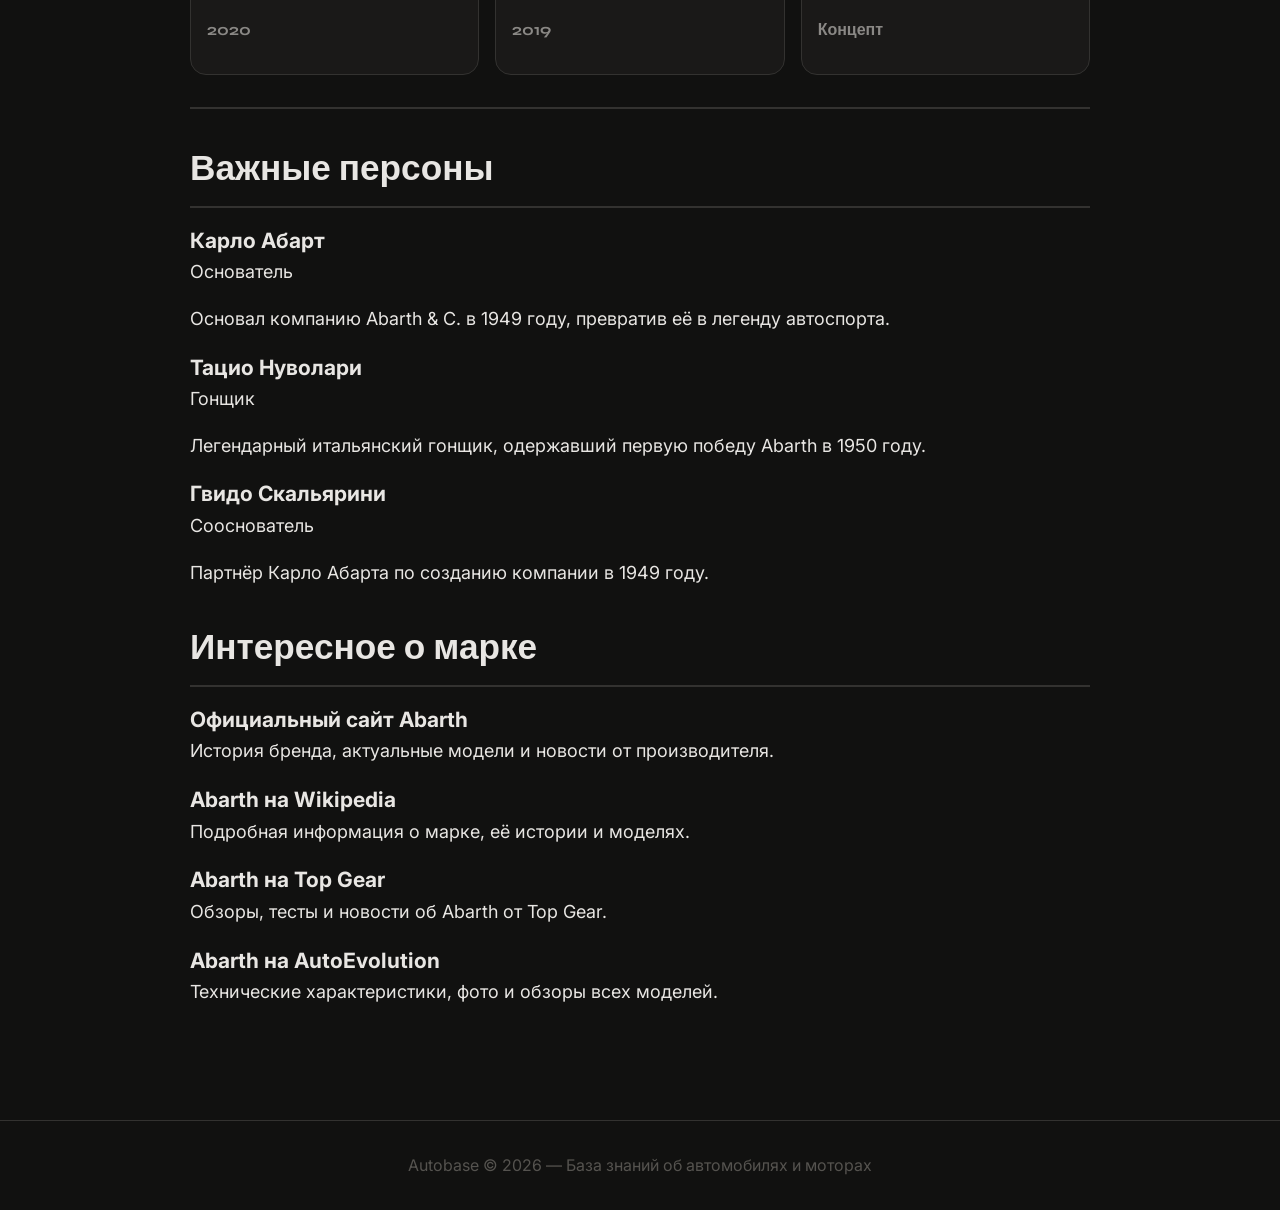
==== commit a0cc9d2a: "Update abarth.html Добавлена ссылка на страницу Abarth 204 A в модельный ряд на главной странице Aba" ====
--- a/abarth.html
+++ b/abarth.html
@@ -73,8 +73,7 @@
       <div class="model-card"><h3>Abarth 205 A</h3><p class="year">1950</p></div>
       <div class="model-card"><h3>Abarth 207 A</h3><p class="year">1955</p></div>
       <div class="model-card"><h3>Abarth 209 A</h3><p class="year">1955</p></div>
-      <div class="model-card"><h3>Abarth 215 A</h3><p class="year">1956</p></div>
-      <div class="model-card"><h3>Abarth 216 A</h3><p class="year">1956</p></div>
+            <a href="abarth-204-a.html" class="model-card"><h3>Abarth 204 A</h3><p class="year">1949-1950</p></a>      <div class="model-card"><h3>Abarth 216 A</h3><p class="year">1956</p></div>
       <div class="model-card"><h3>Abarth 750 Record</h3><p class="year">1956</p></div>
       <div class="model-card"><h3>Abarth 750 GT</h3><p class="year">1956-1959</p></div>
       <div class="model-card"><h3>Abarth 750 Zagato</h3><p class="year">1956-1959</p></div>
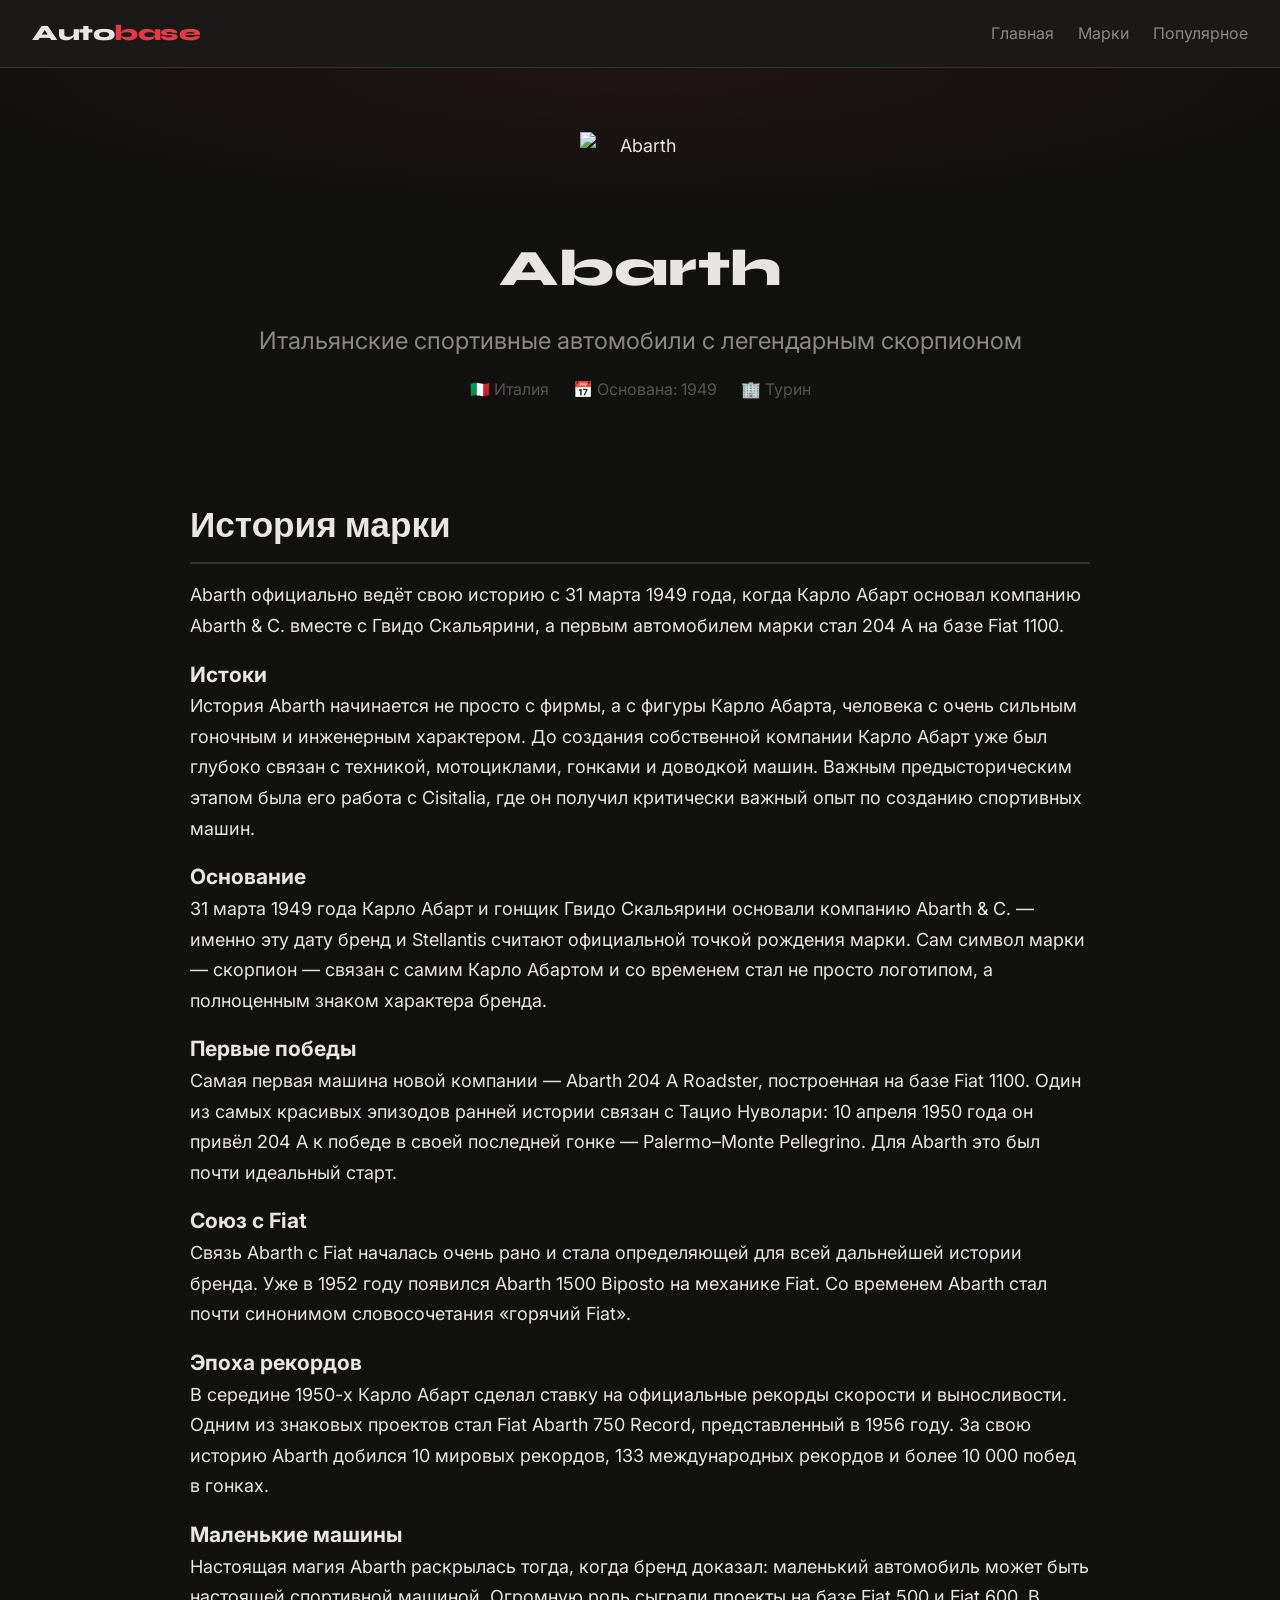
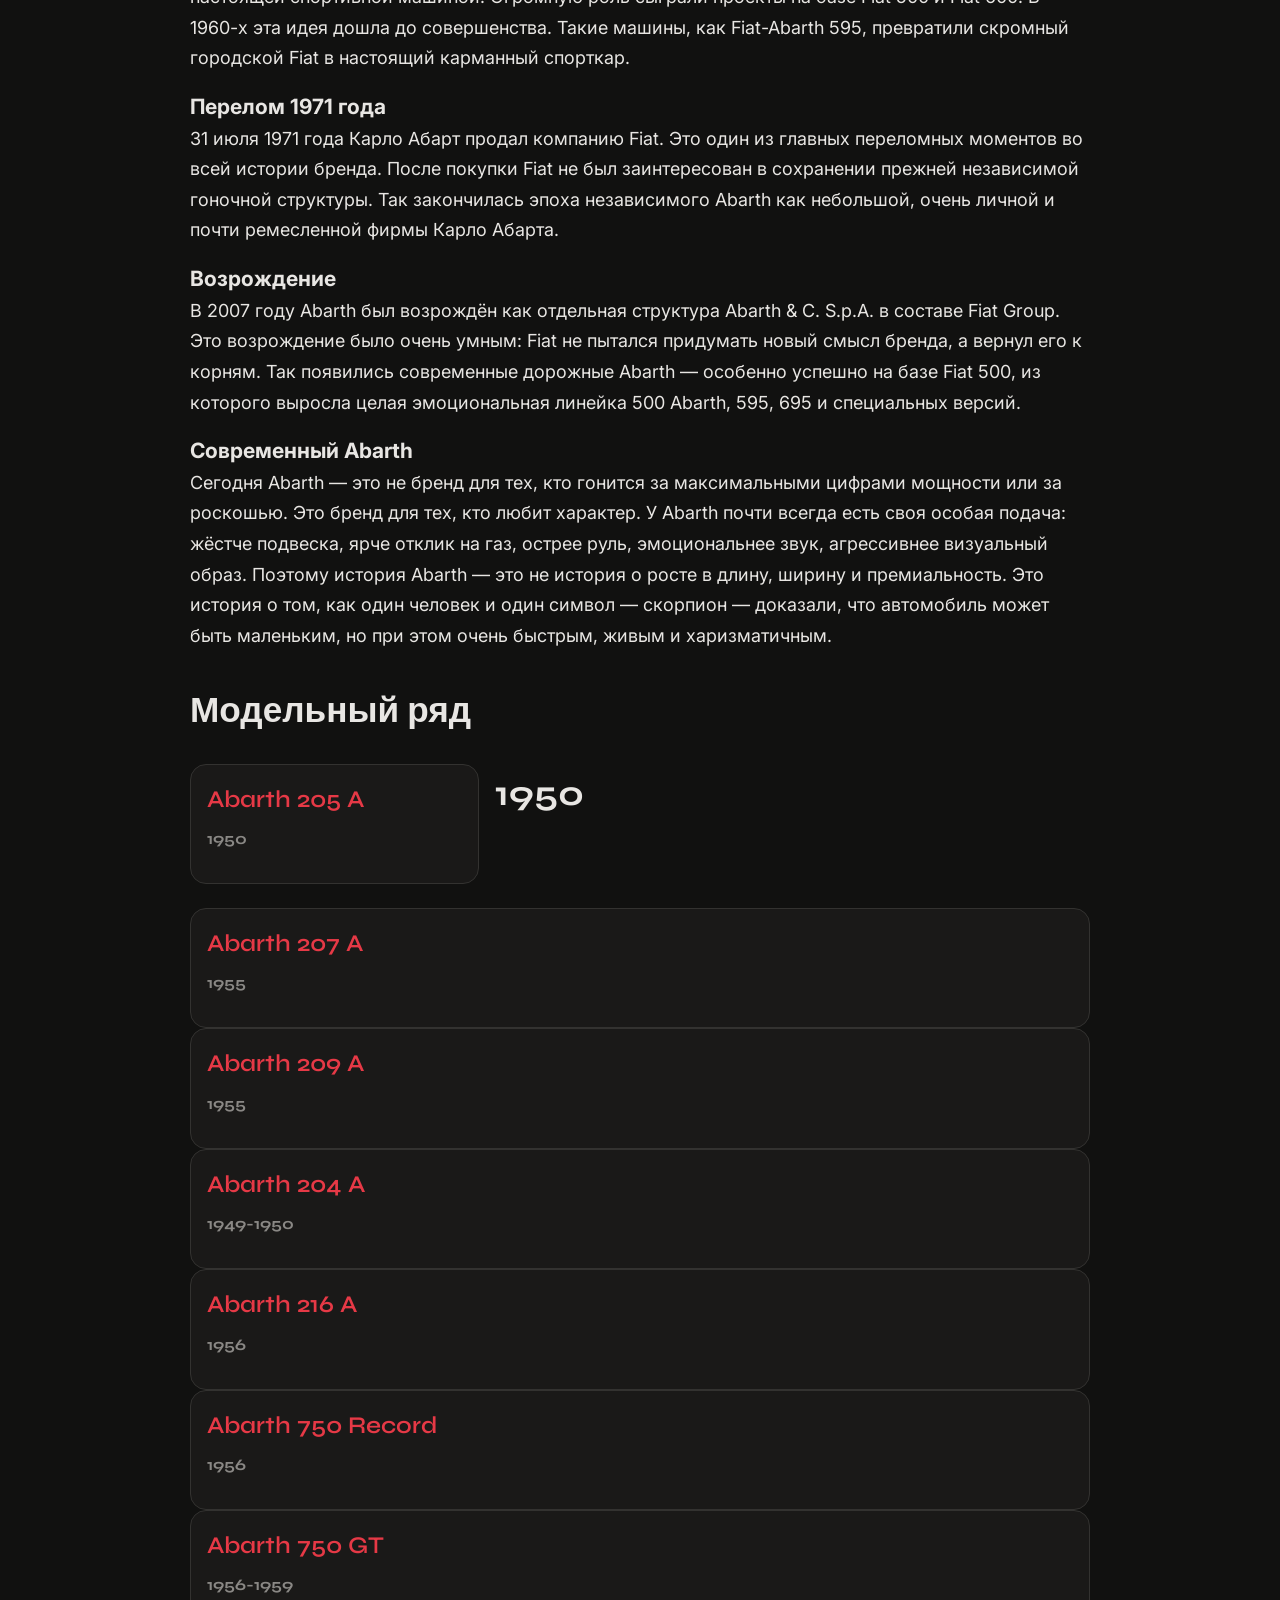
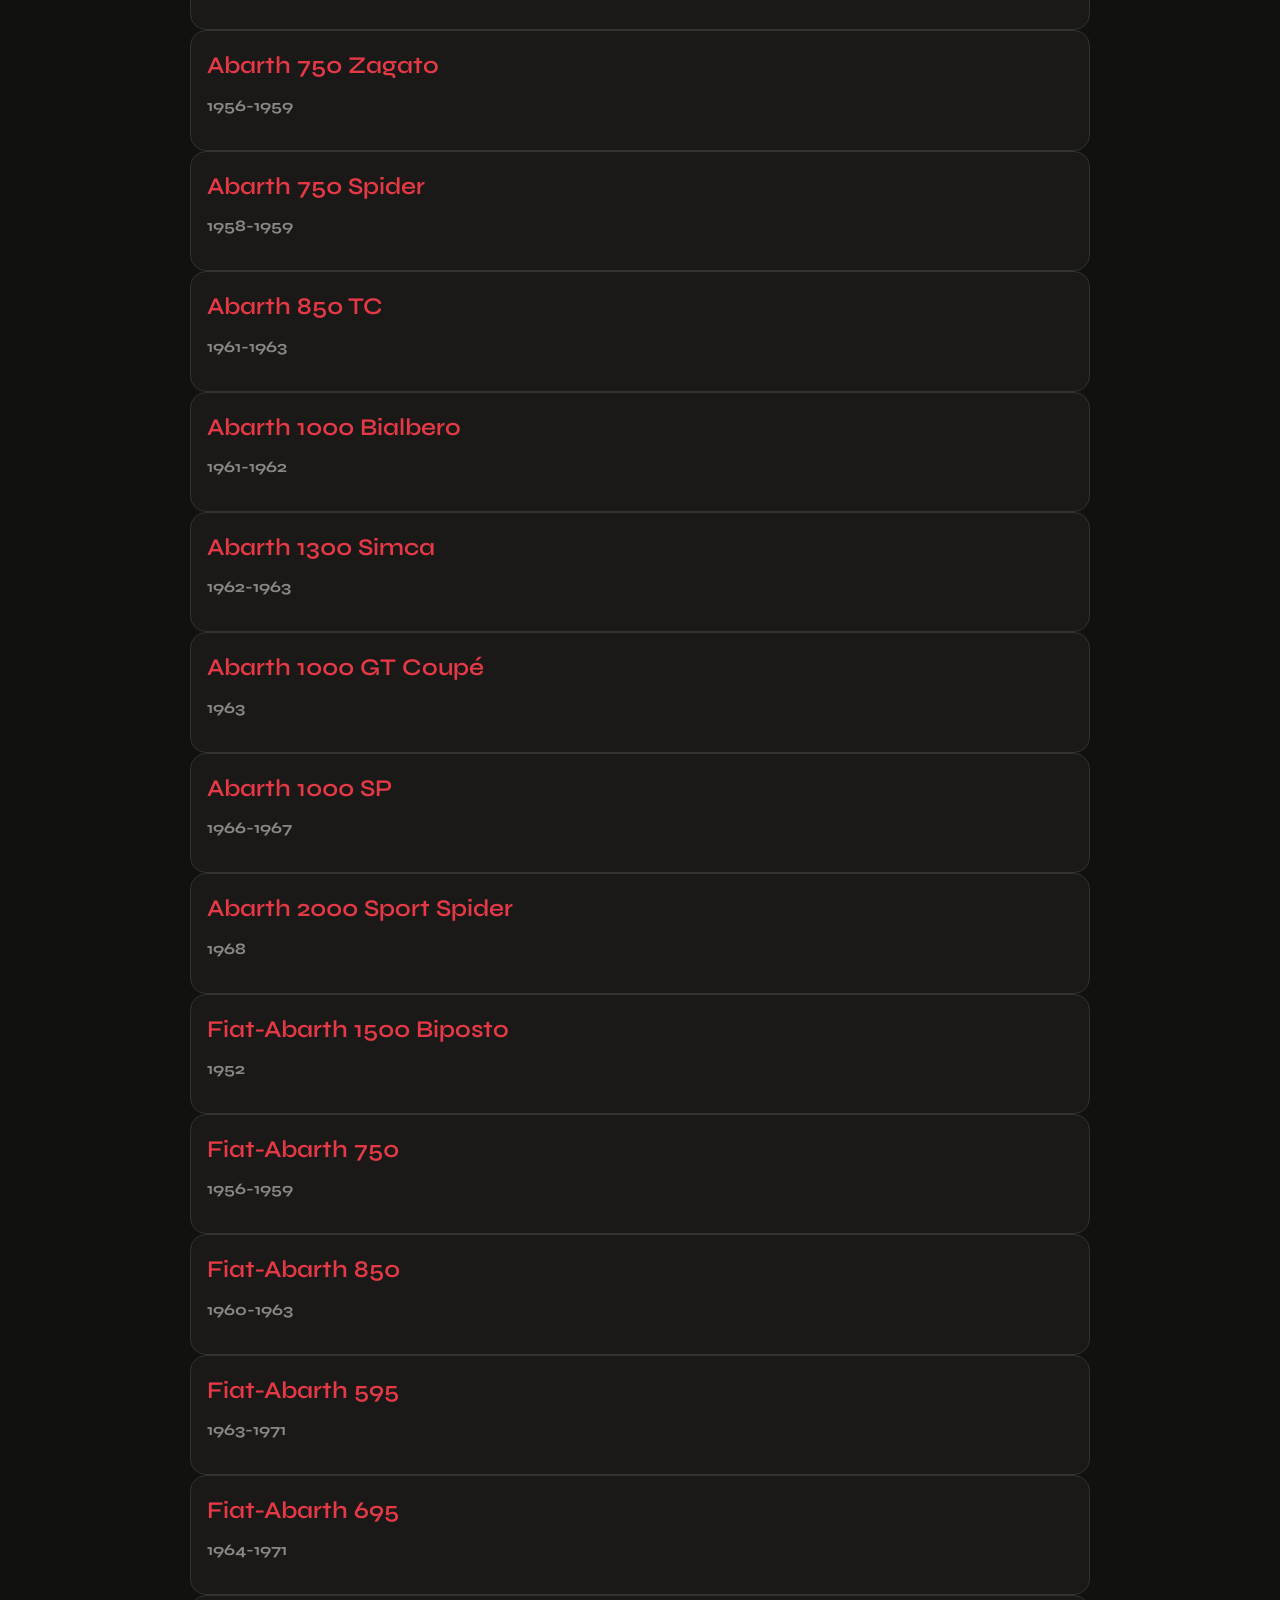
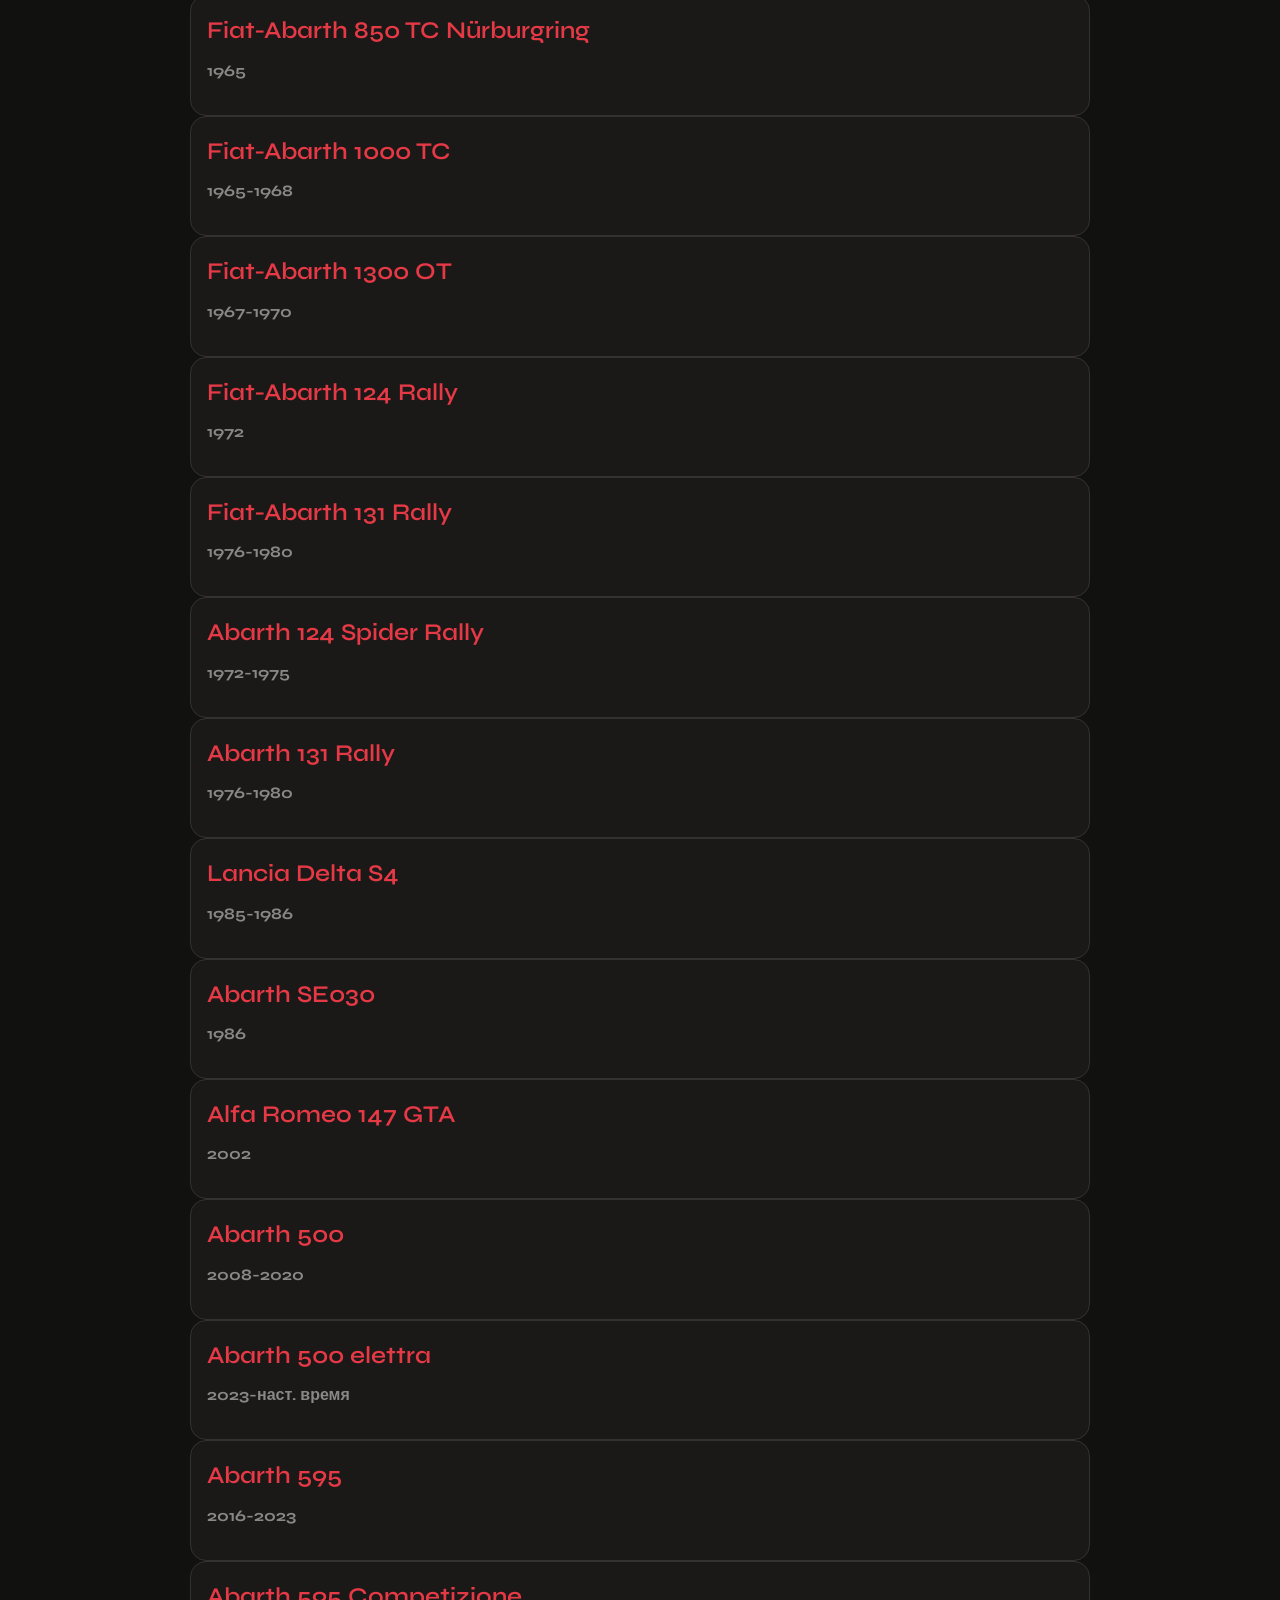
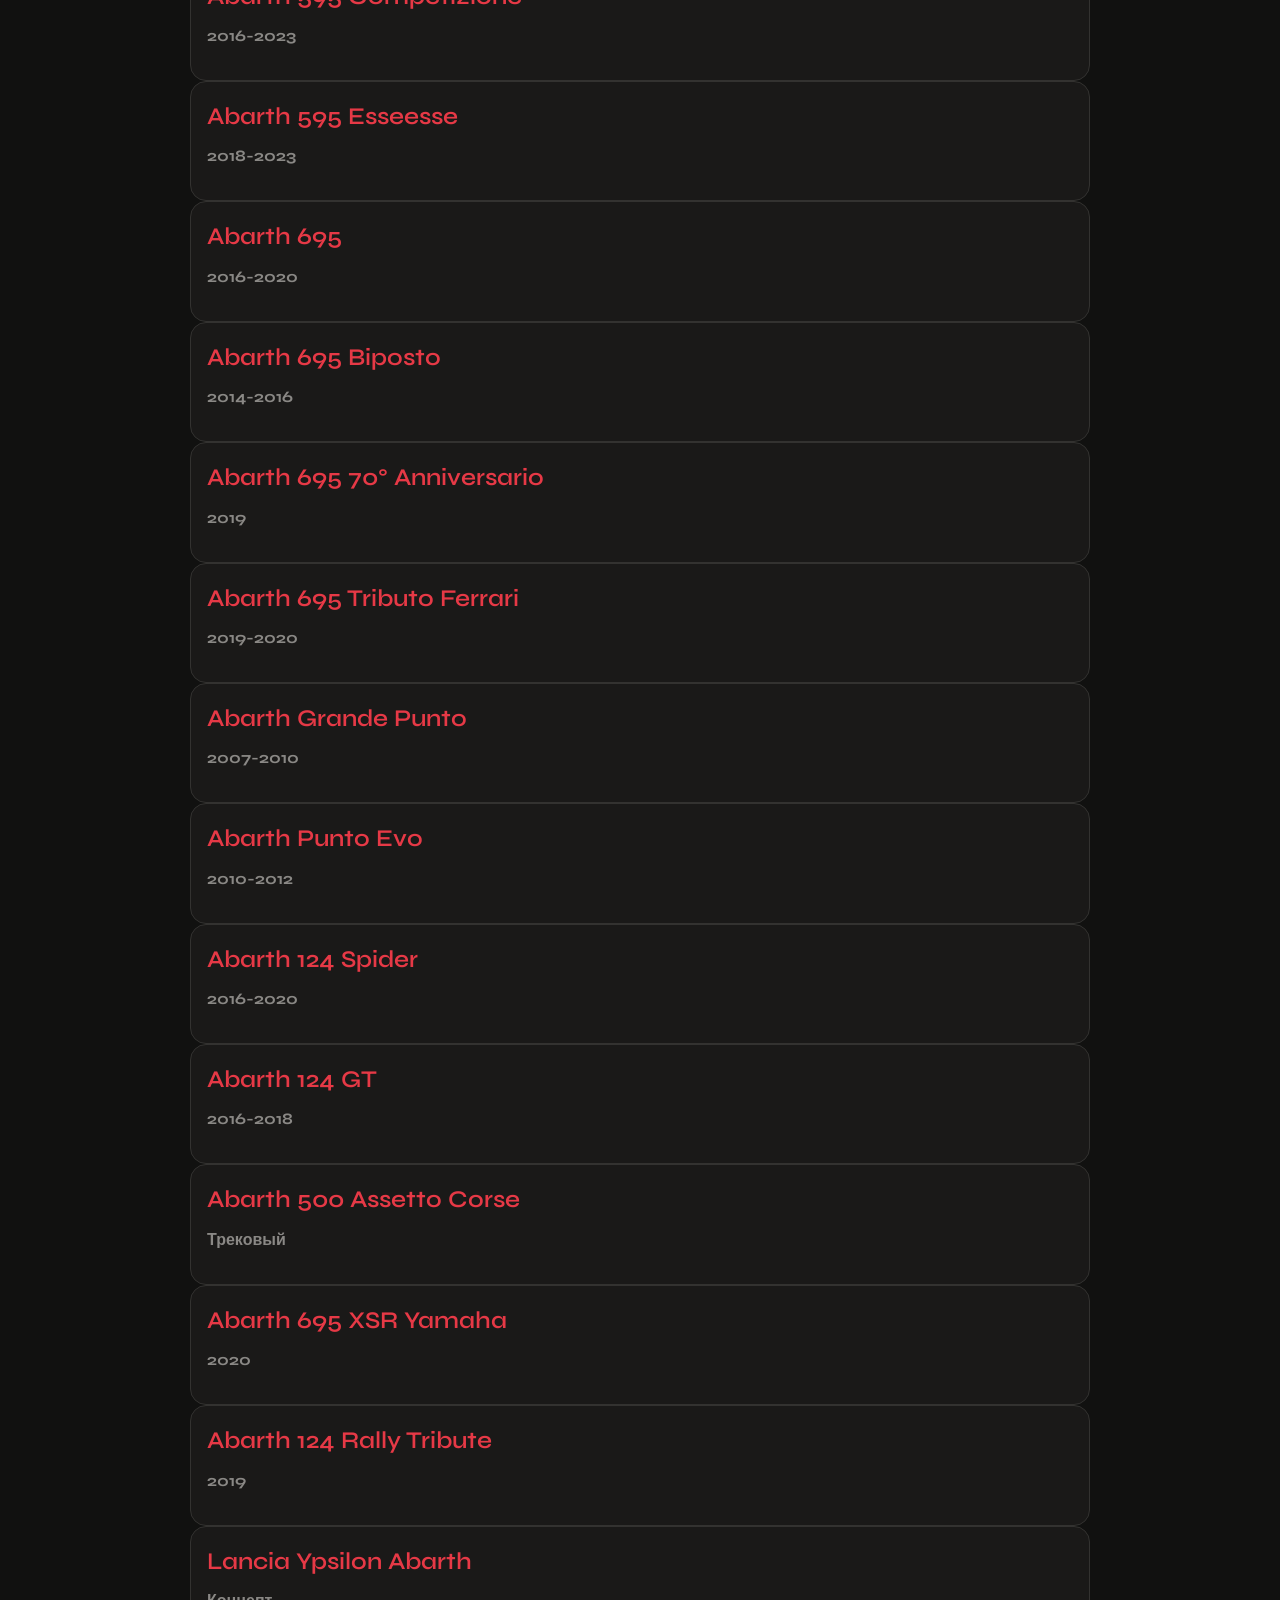
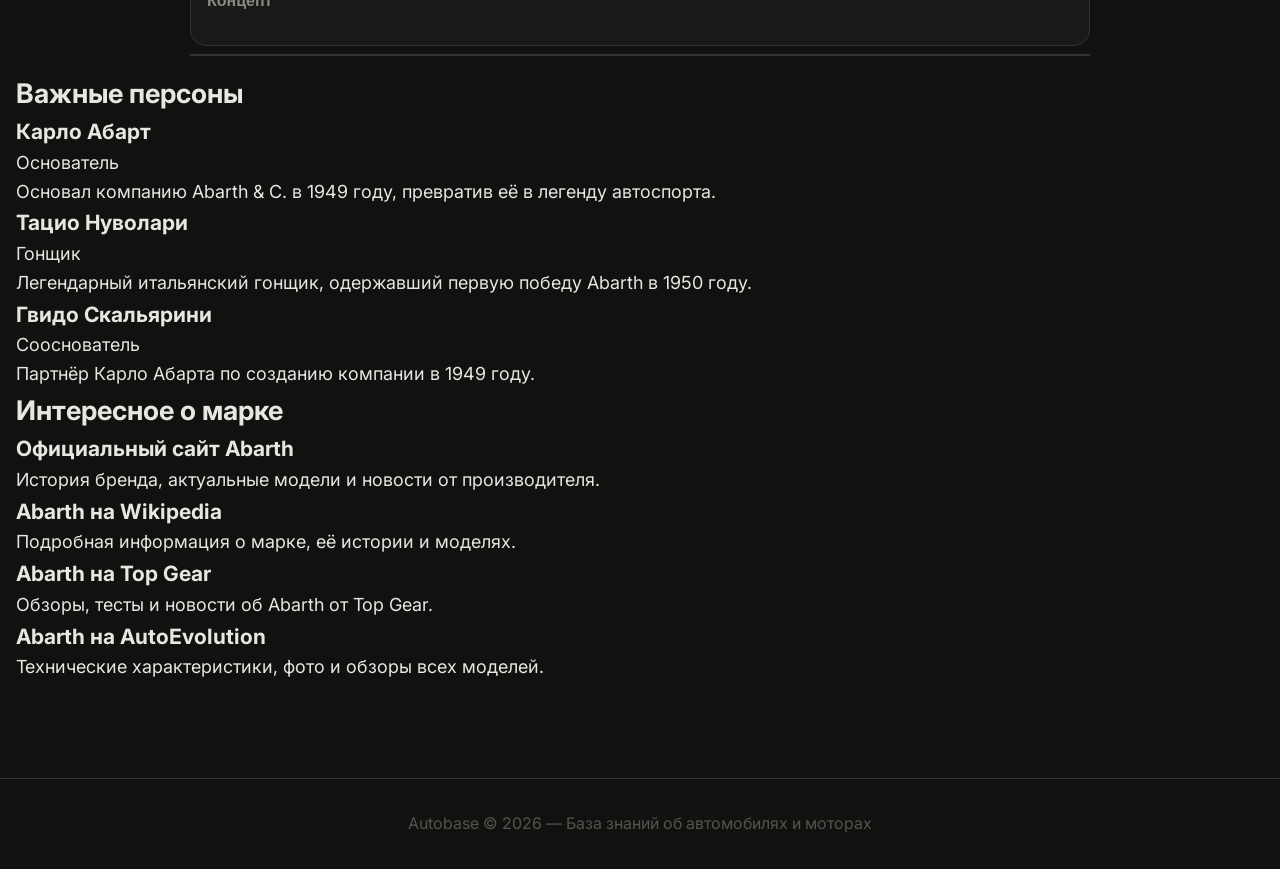
==== commit 0cdcae54: "Добавлен логотип для Abarth 205 A" ====
--- a/abarth.html
+++ b/abarth.html
@@ -69,8 +69,7 @@
         <h2>Модельный ряд
         <div class="models-grid">
 
-              <div class="model-card"><h3>Abarth 204 A</h3><p class="year">1949-1950</p></div>
-      <div class="model-card"><h3>Abarth 205 A</h3><p class="year">1950</p></div>
+      <div class="model-card"><h3>Abarth 205 A</h3><p class="year">1950</p></div><p class="year">1950</p></div>
       <div class="model-card"><h3>Abarth 207 A</h3><p class="year">1955</p></div>
       <div class="model-card"><h3>Abarth 209 A</h3><p class="year">1955</p></div>
             <a href="abarth-204-a.html" class="model-card"><h3>Abarth 204 A</h3><p class="year">1949-1950</p></a>      <div class="model-card"><h3>Abarth 216 A</h3><p class="year">1956</p></div>
--- a/styles.css
+++ b/styles.css
@@ -210,6 +210,13 @@
   transition: border-color var(--transition-interactive), transform var(--transition-interactive);
 }
 
+a.model-card {
+  display: block;
+  text-decoration: none;
+  color: inherit;
+  cursor: pointer;
+}
+
 .model-card:hover {
   border-color: var(--color-primary);
   transform: translateY(-2px);
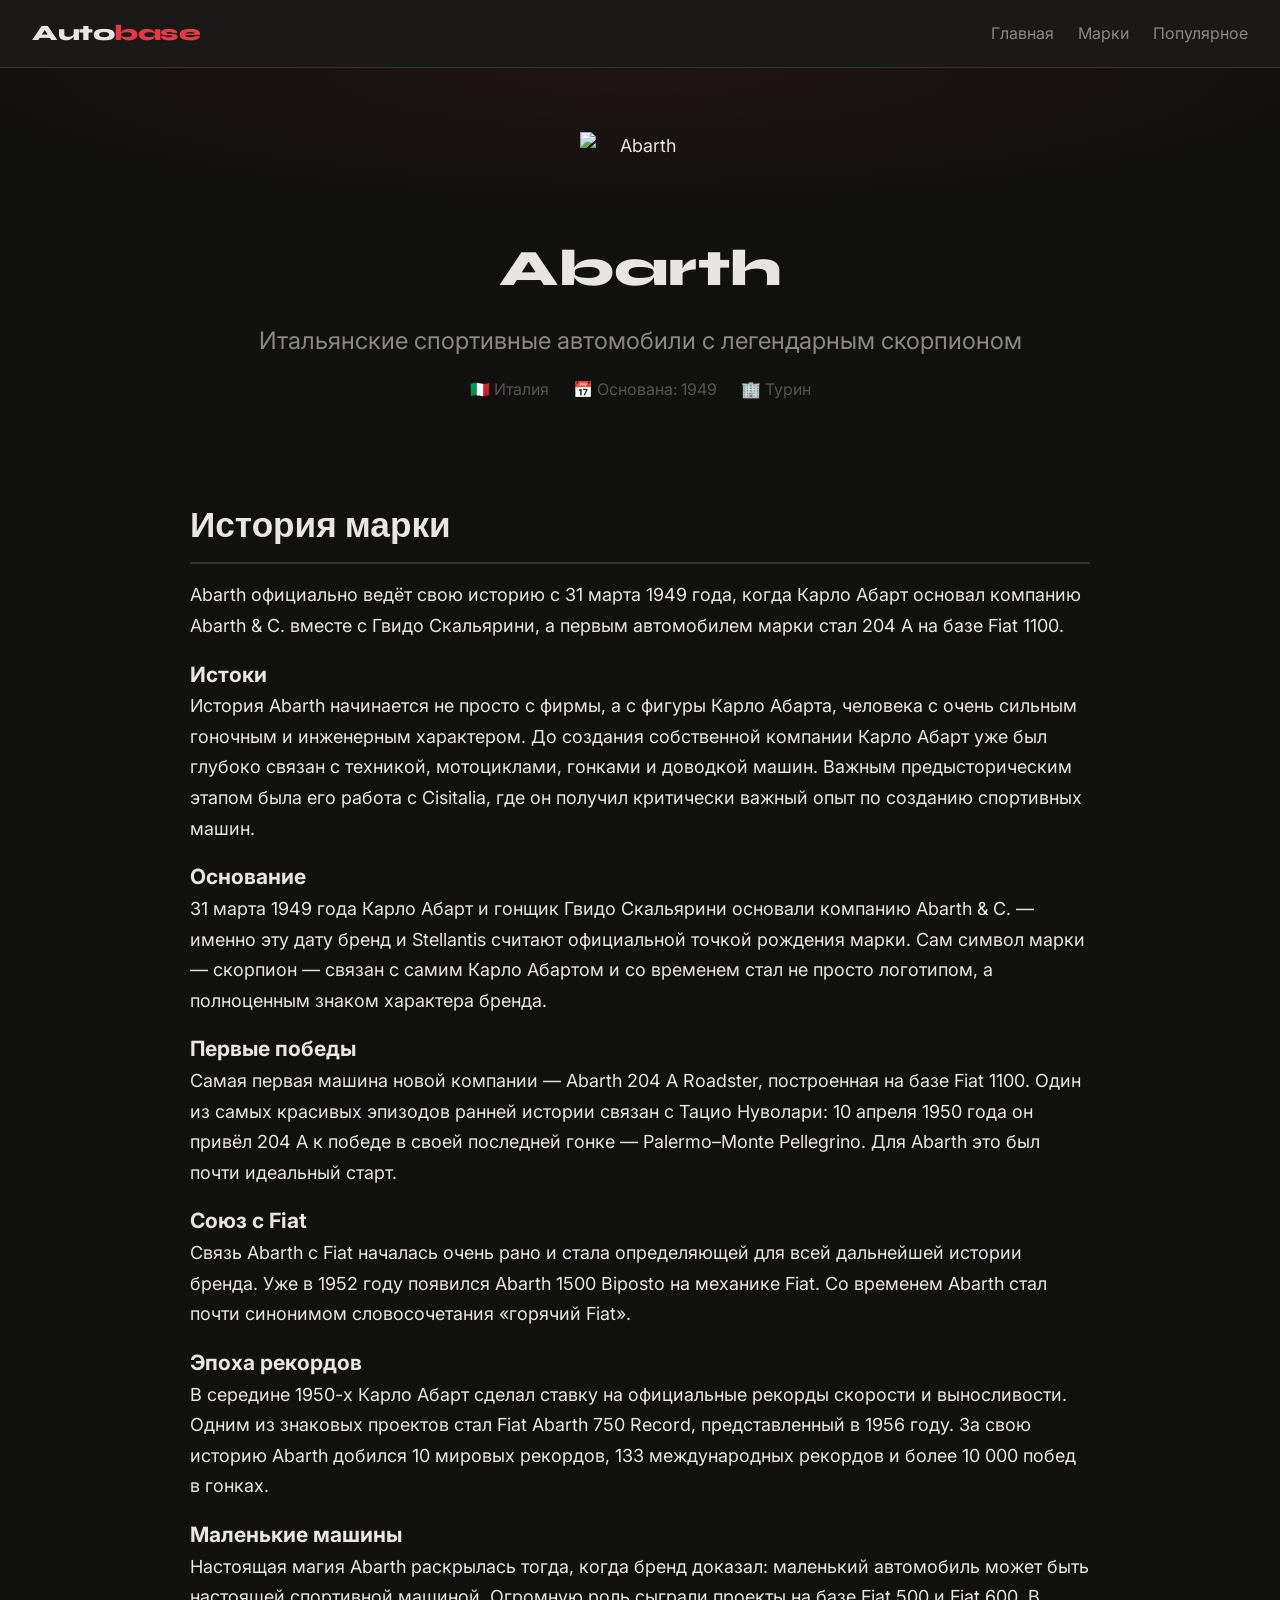
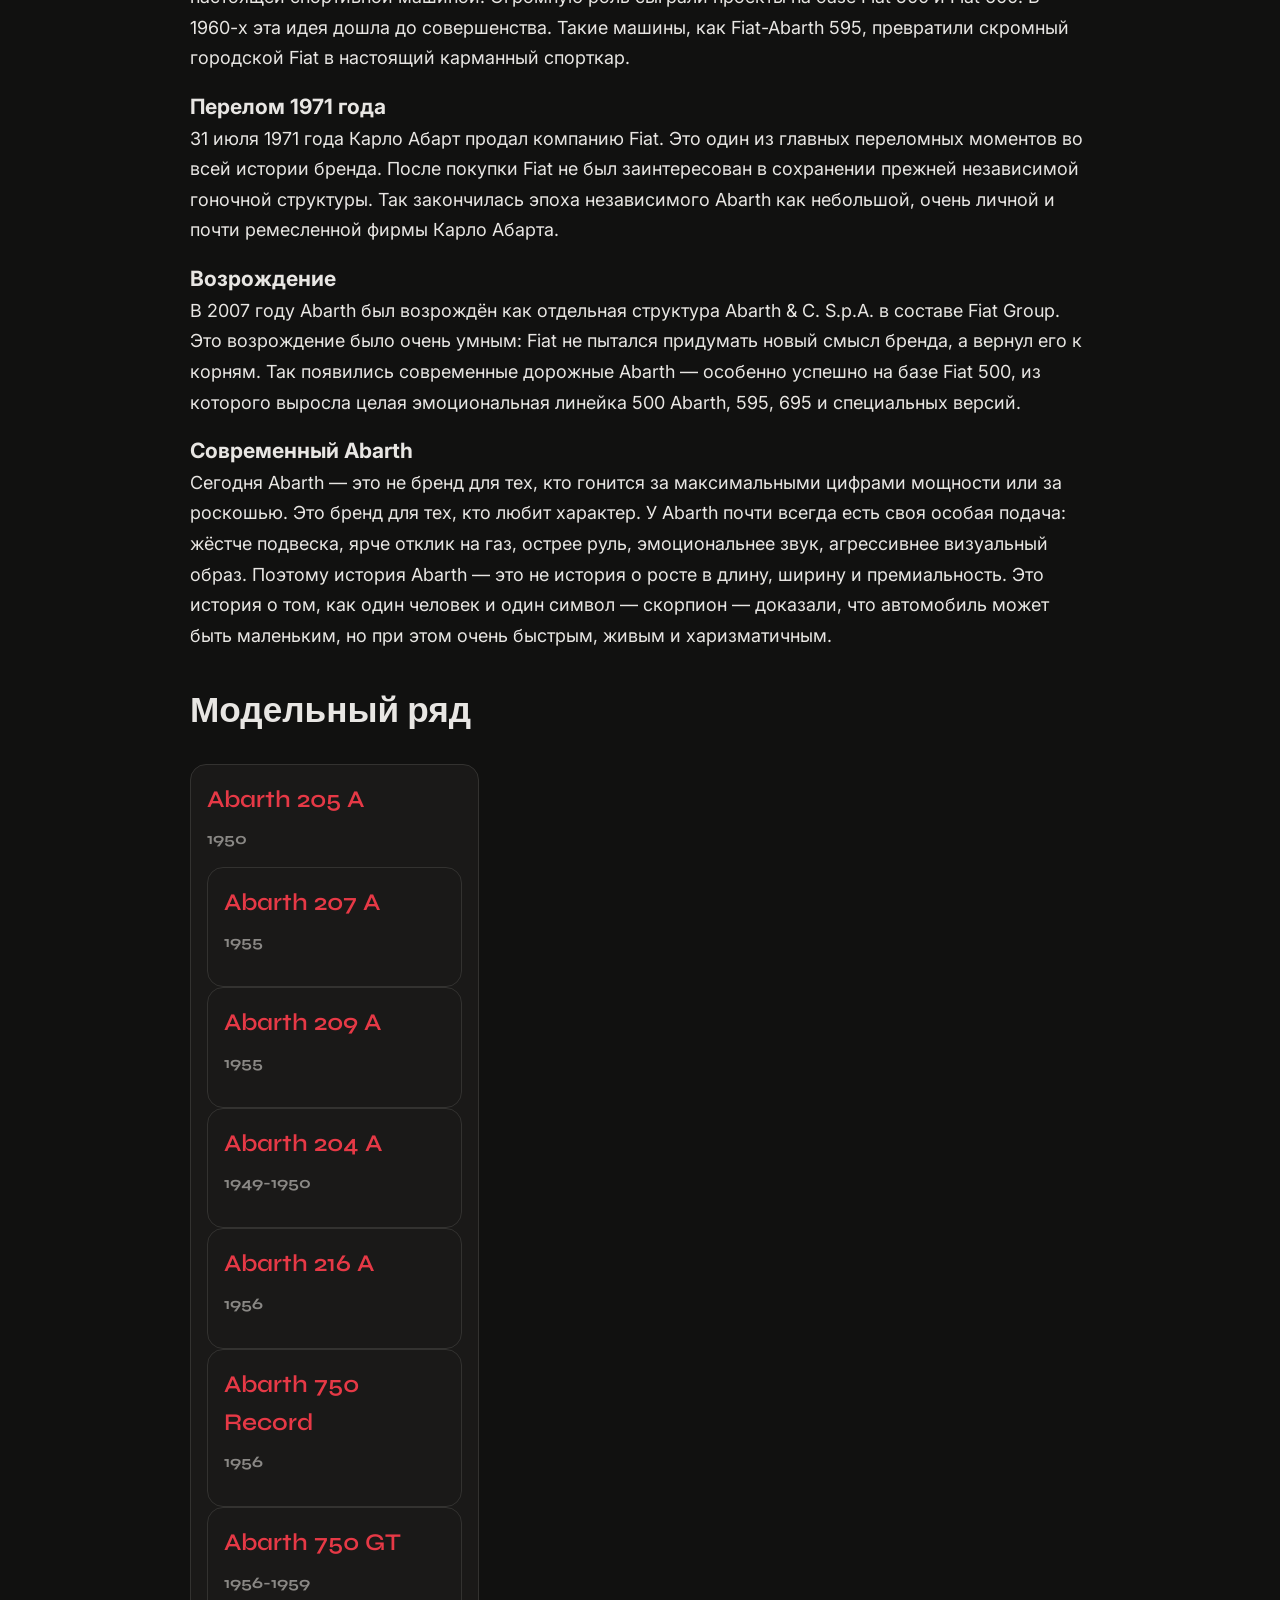
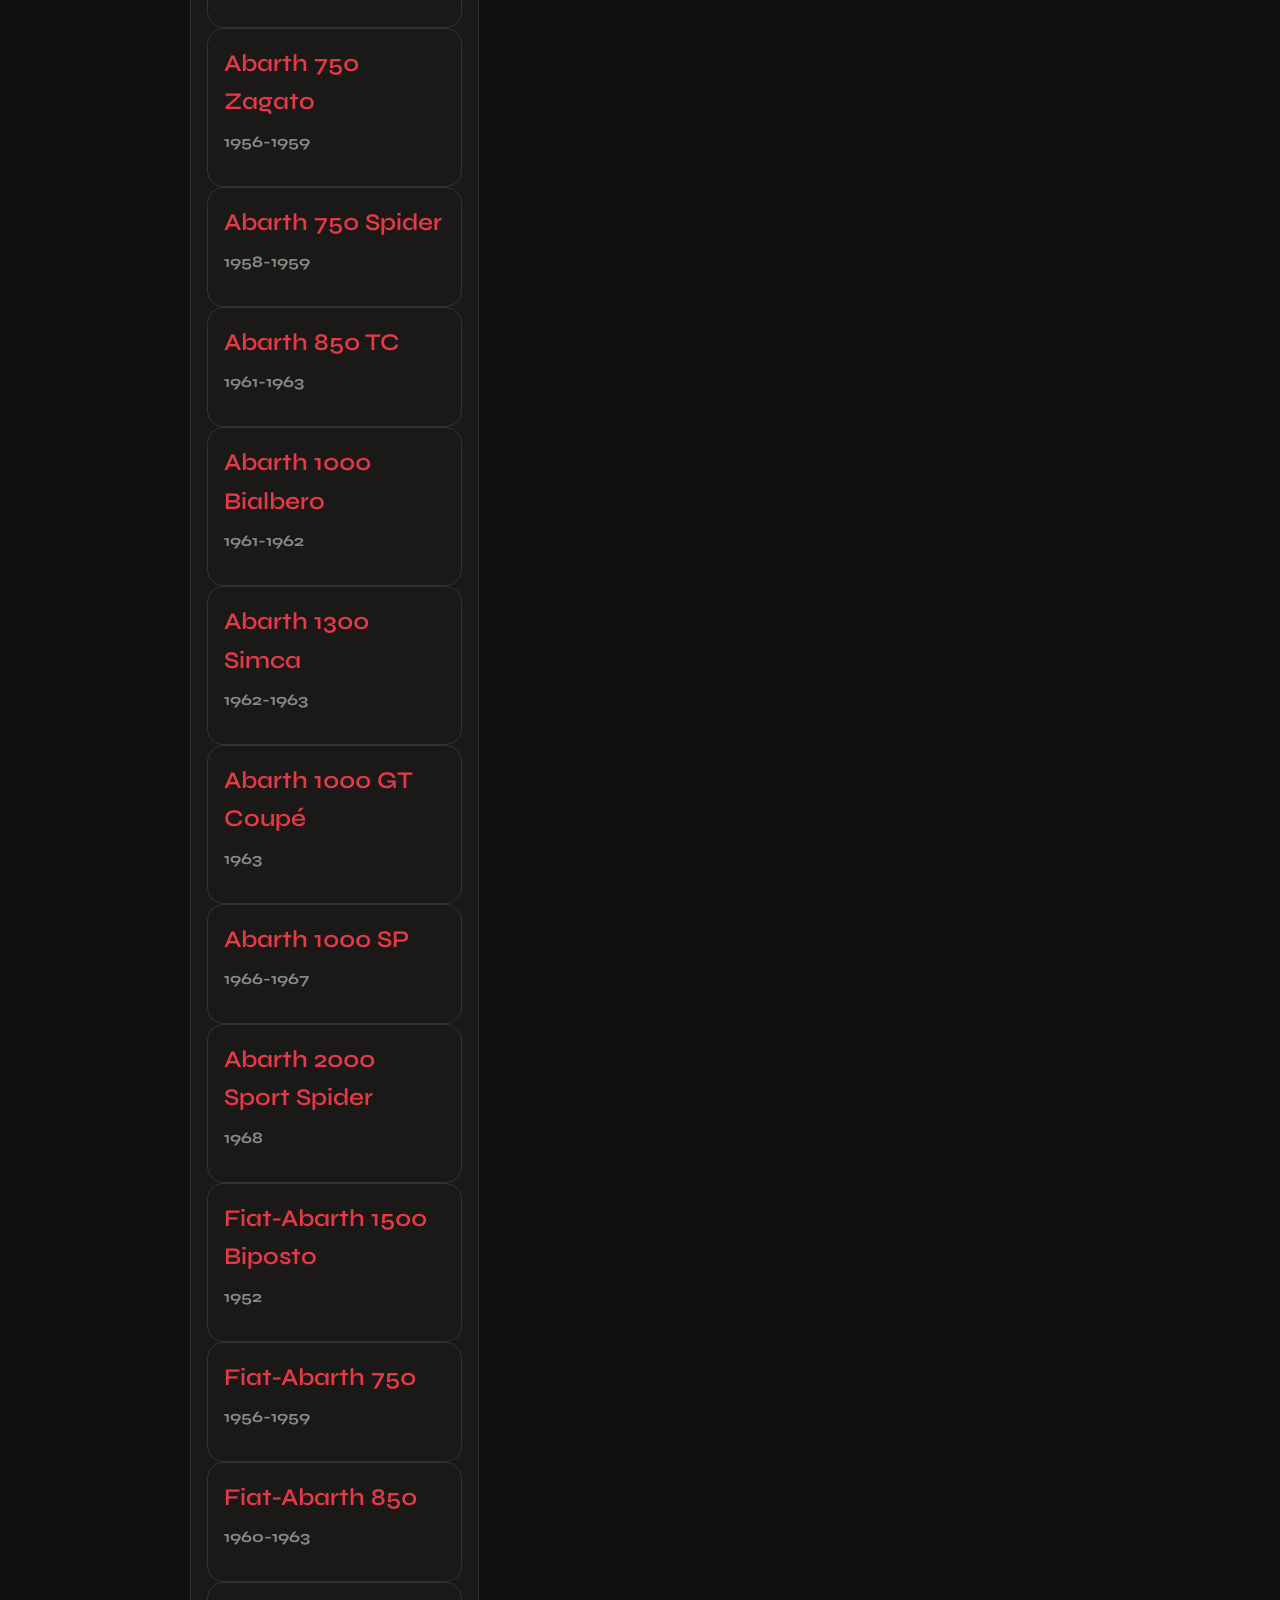
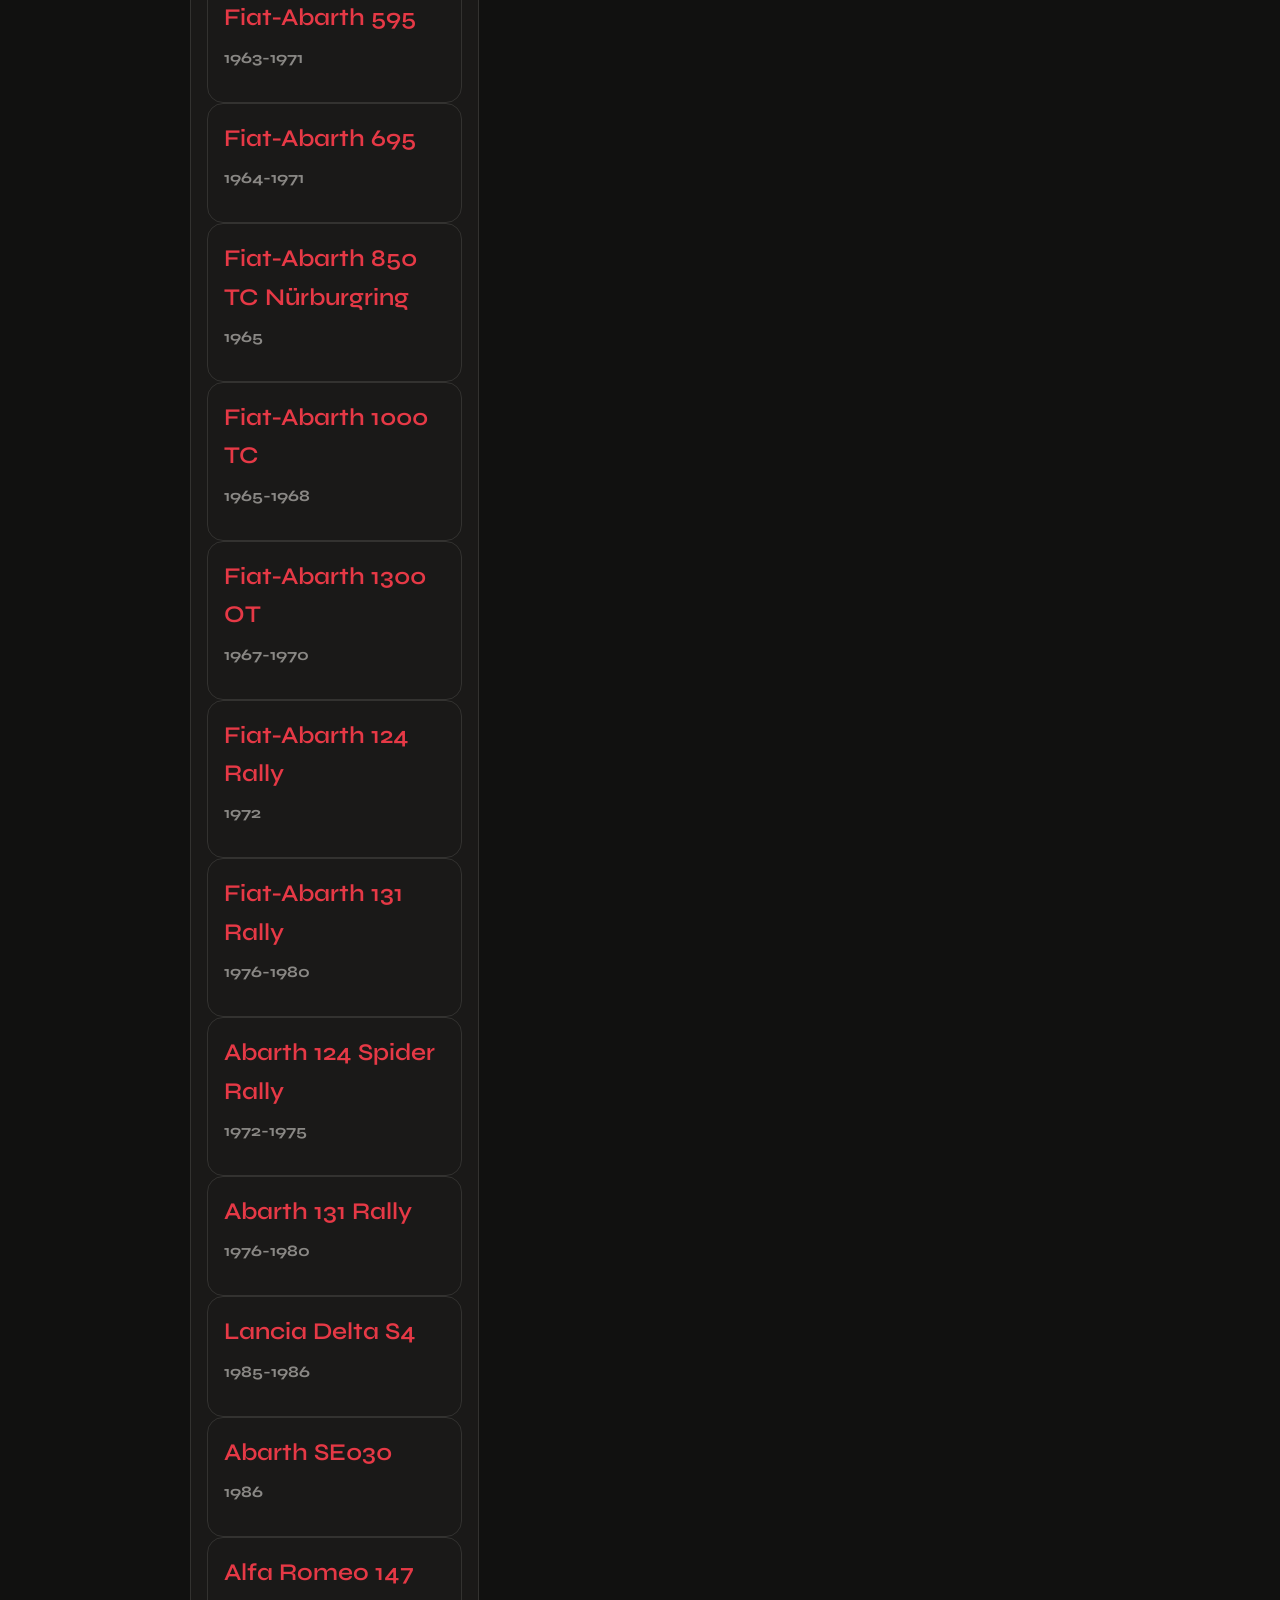
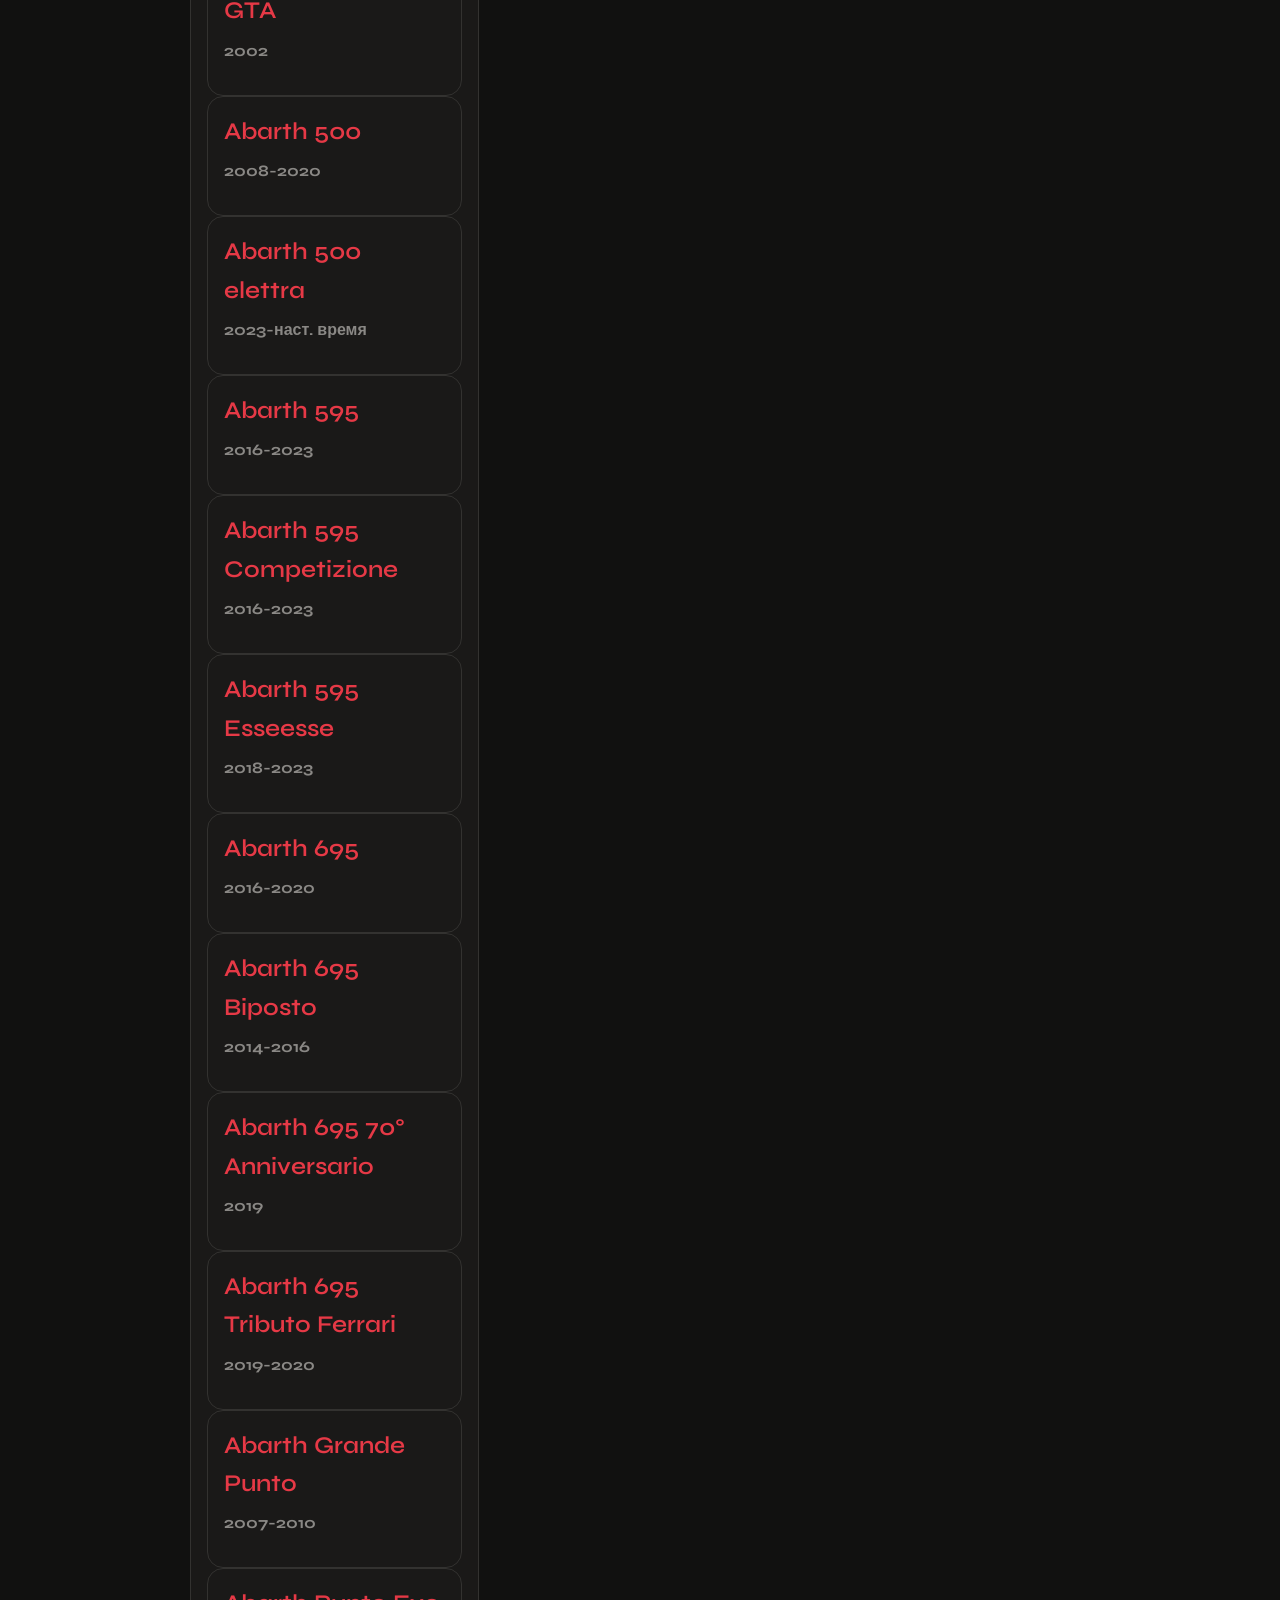
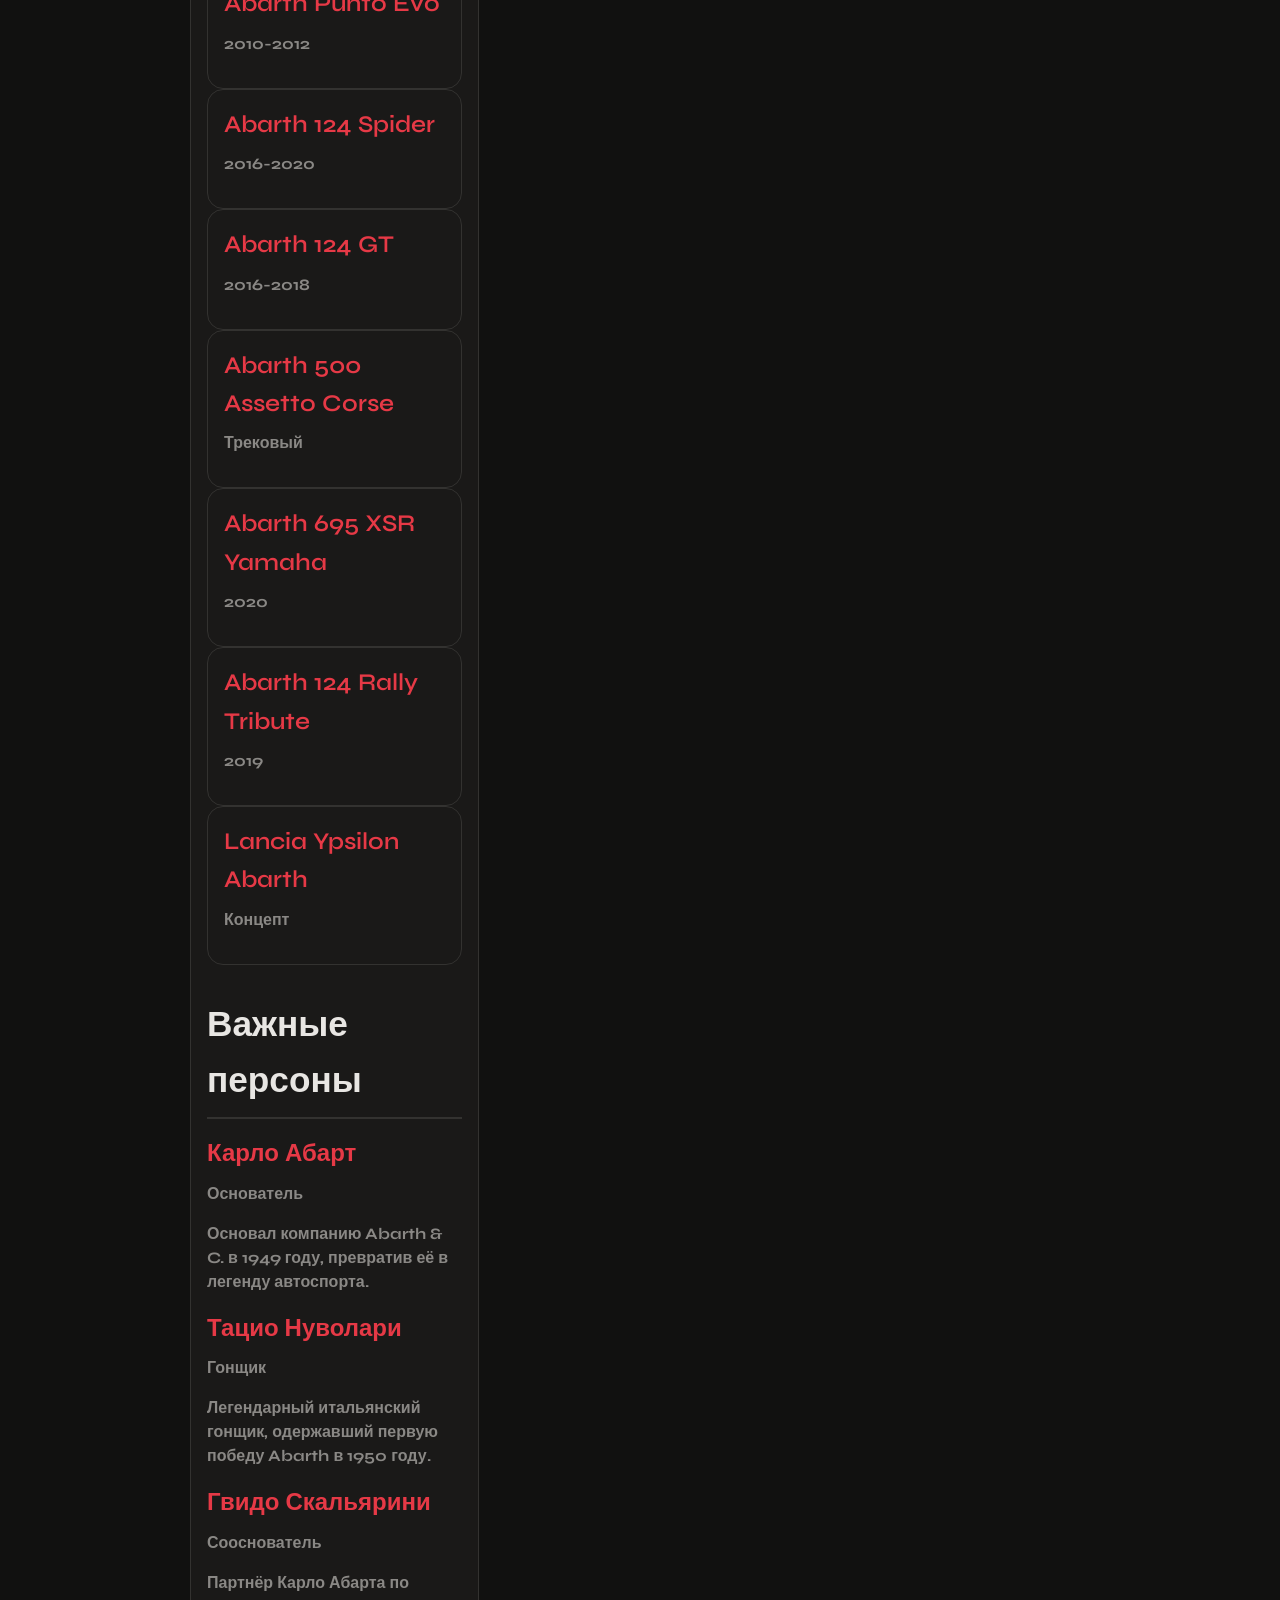
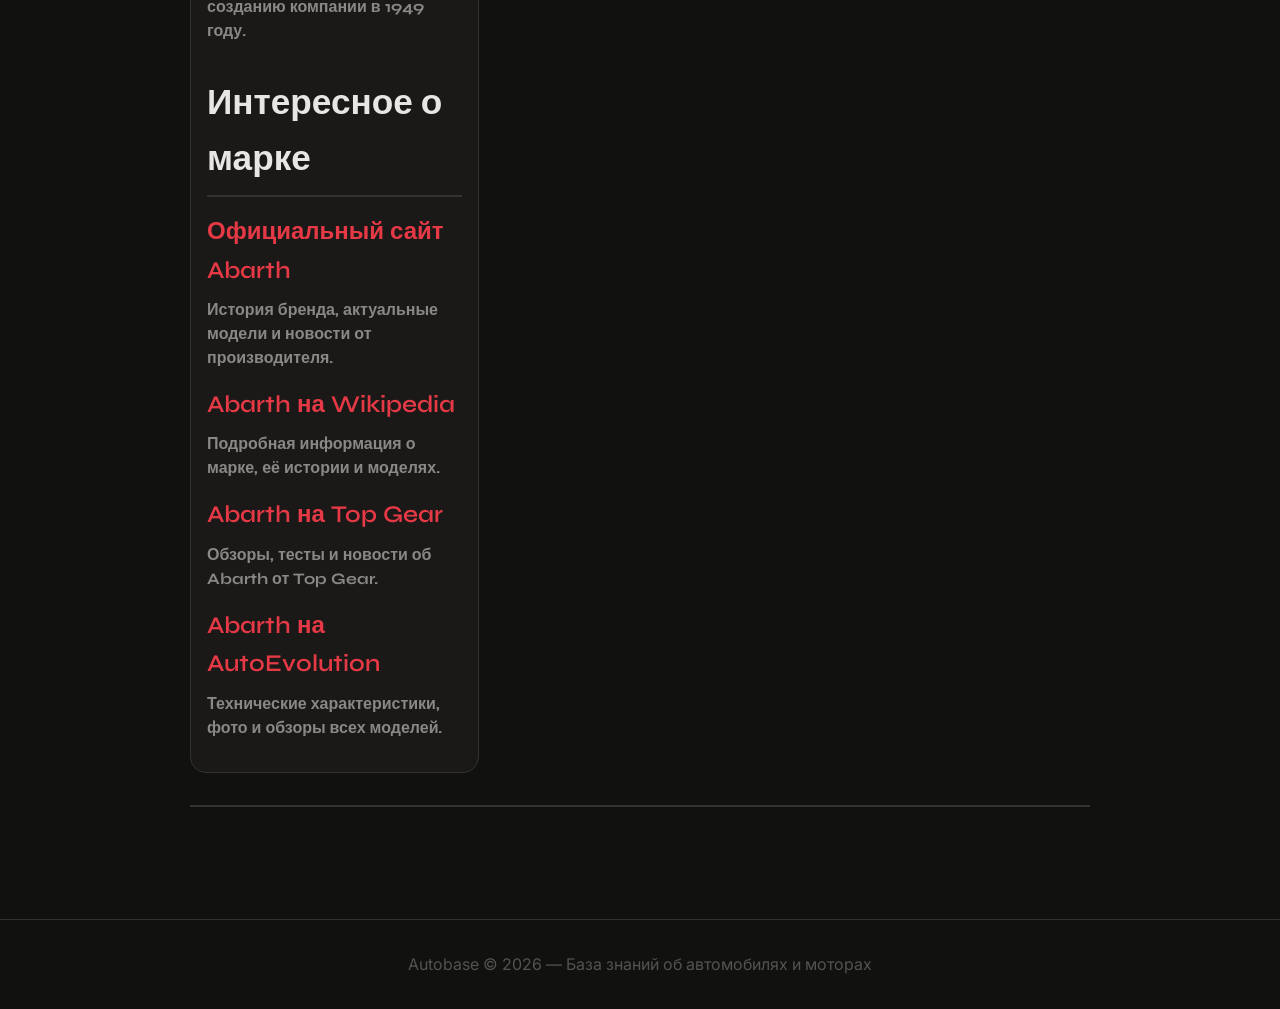
==== commit 50dfc9d3: "Исправлен дубликат года у Abarth 205 A Fixed HTML structure for Abarth model cards." ====
--- a/abarth.html
+++ b/abarth.html
@@ -69,7 +69,7 @@
         <h2>Модельный ряд
         <div class="models-grid">
 
-      <div class="model-card"><h3>Abarth 205 A</h3><p class="year">1950</p></div><p class="year">1950</p></div>
+      <div class="model-card"><h3>Abarth 205 A</h3><p class="year">1950</p><div>
       <div class="model-card"><h3>Abarth 207 A</h3><p class="year">1955</p></div>
       <div class="model-card"><h3>Abarth 209 A</h3><p class="year">1955</p></div>
             <a href="abarth-204-a.html" class="model-card"><h3>Abarth 204 A</h3><p class="year">1949-1950</p></a>      <div class="model-card"><h3>Abarth 216 A</h3><p class="year">1956</p></div>
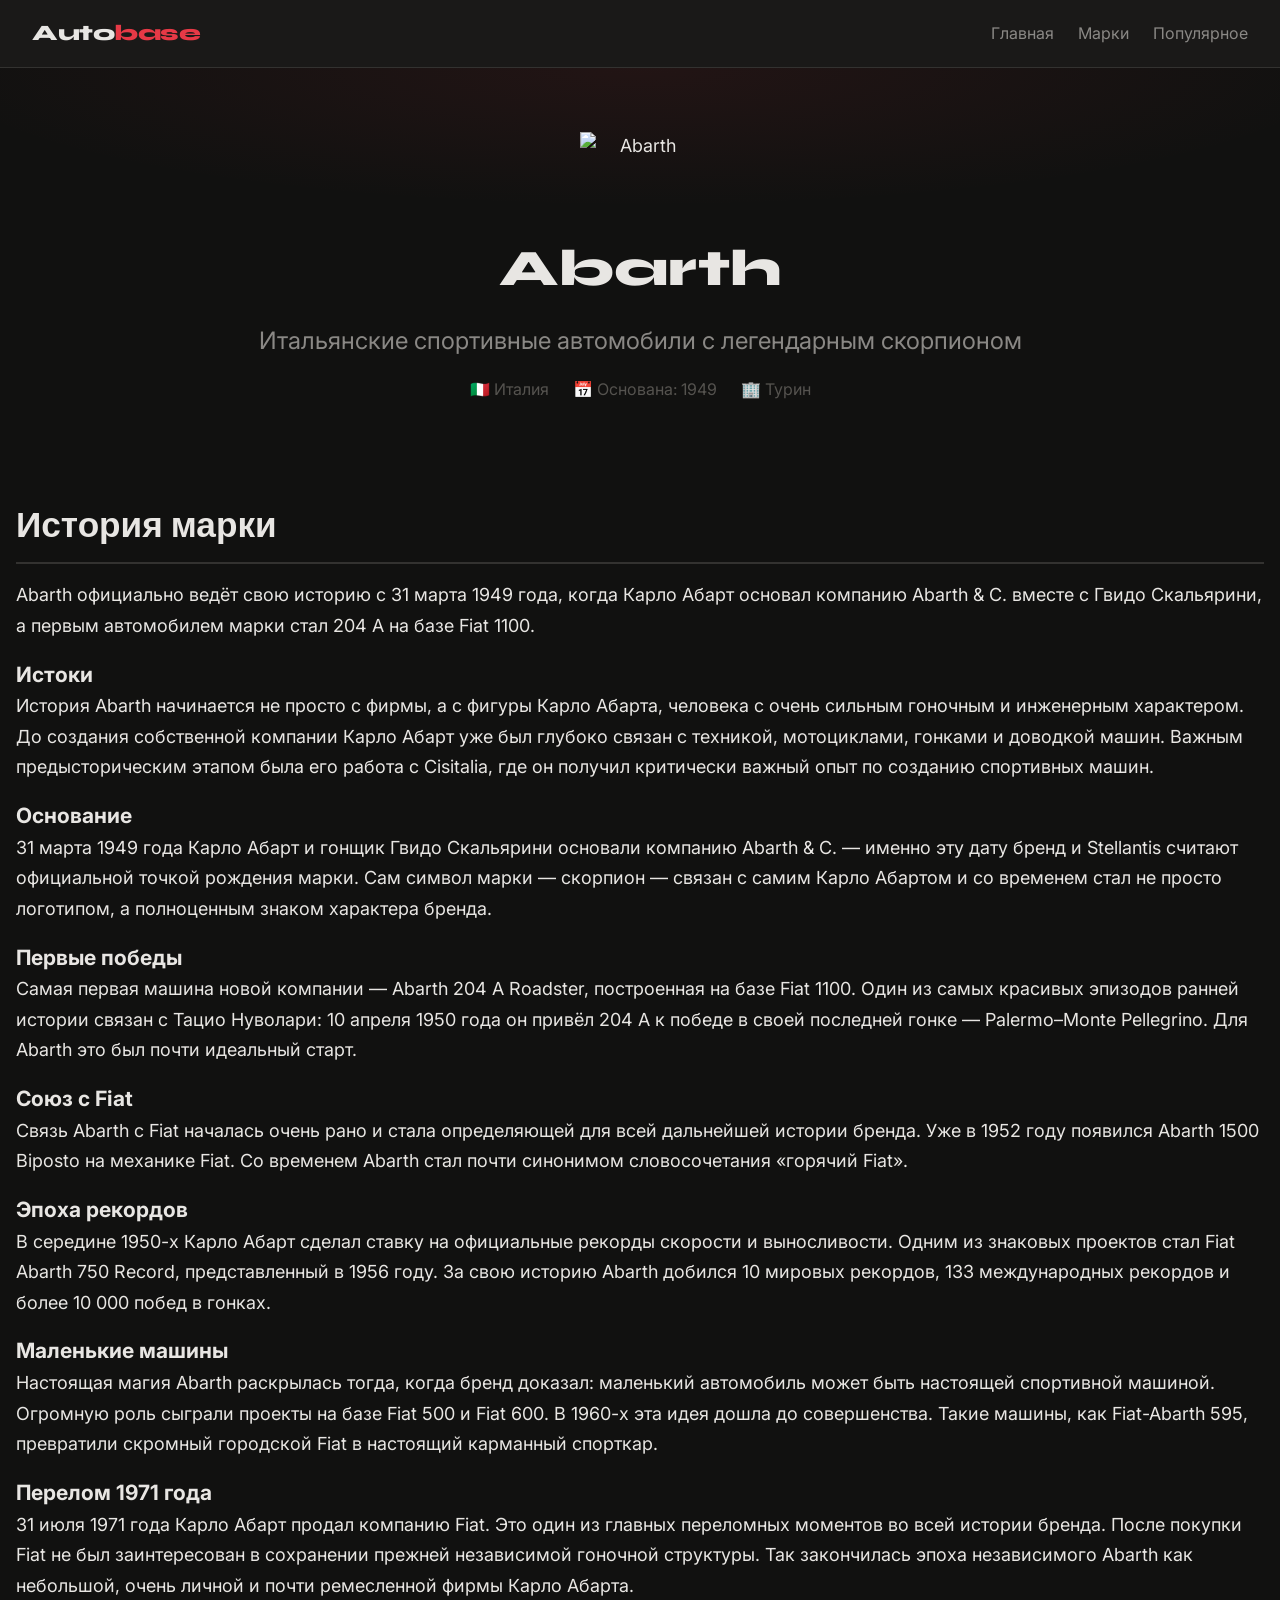
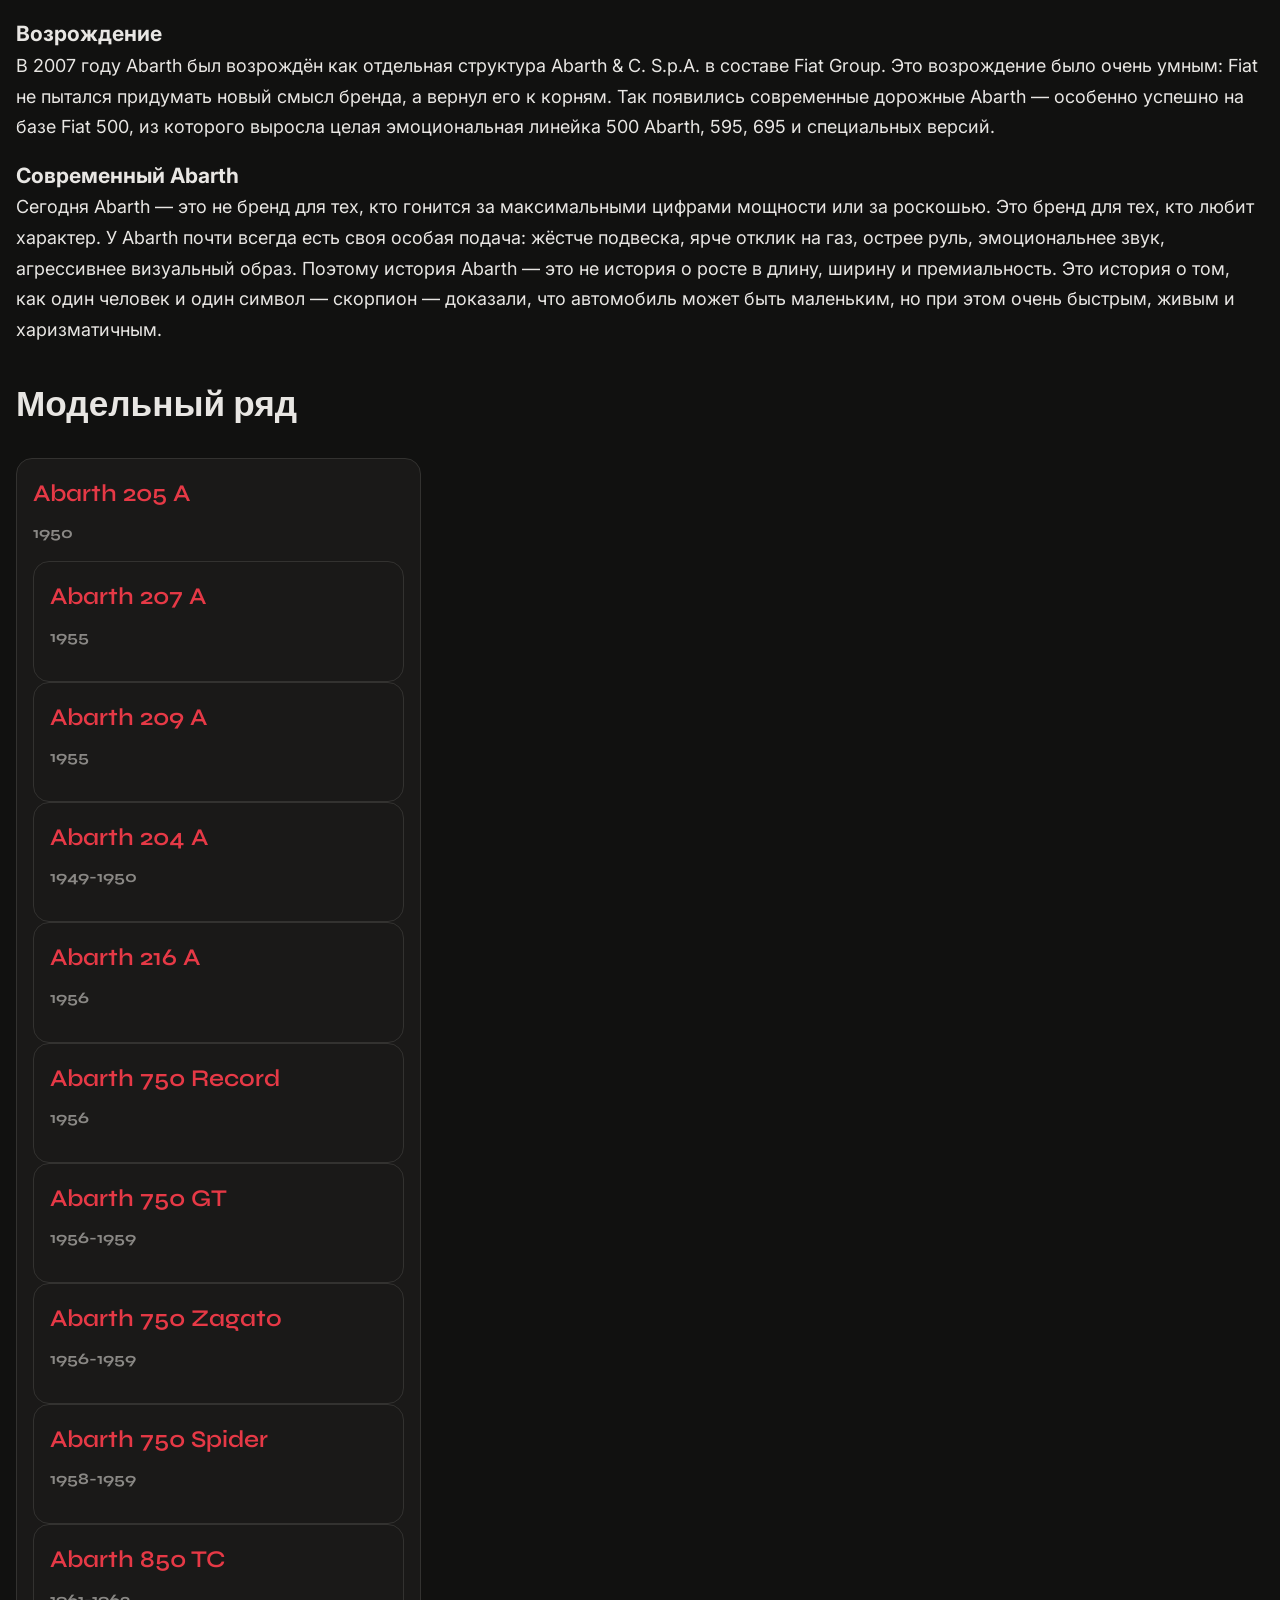
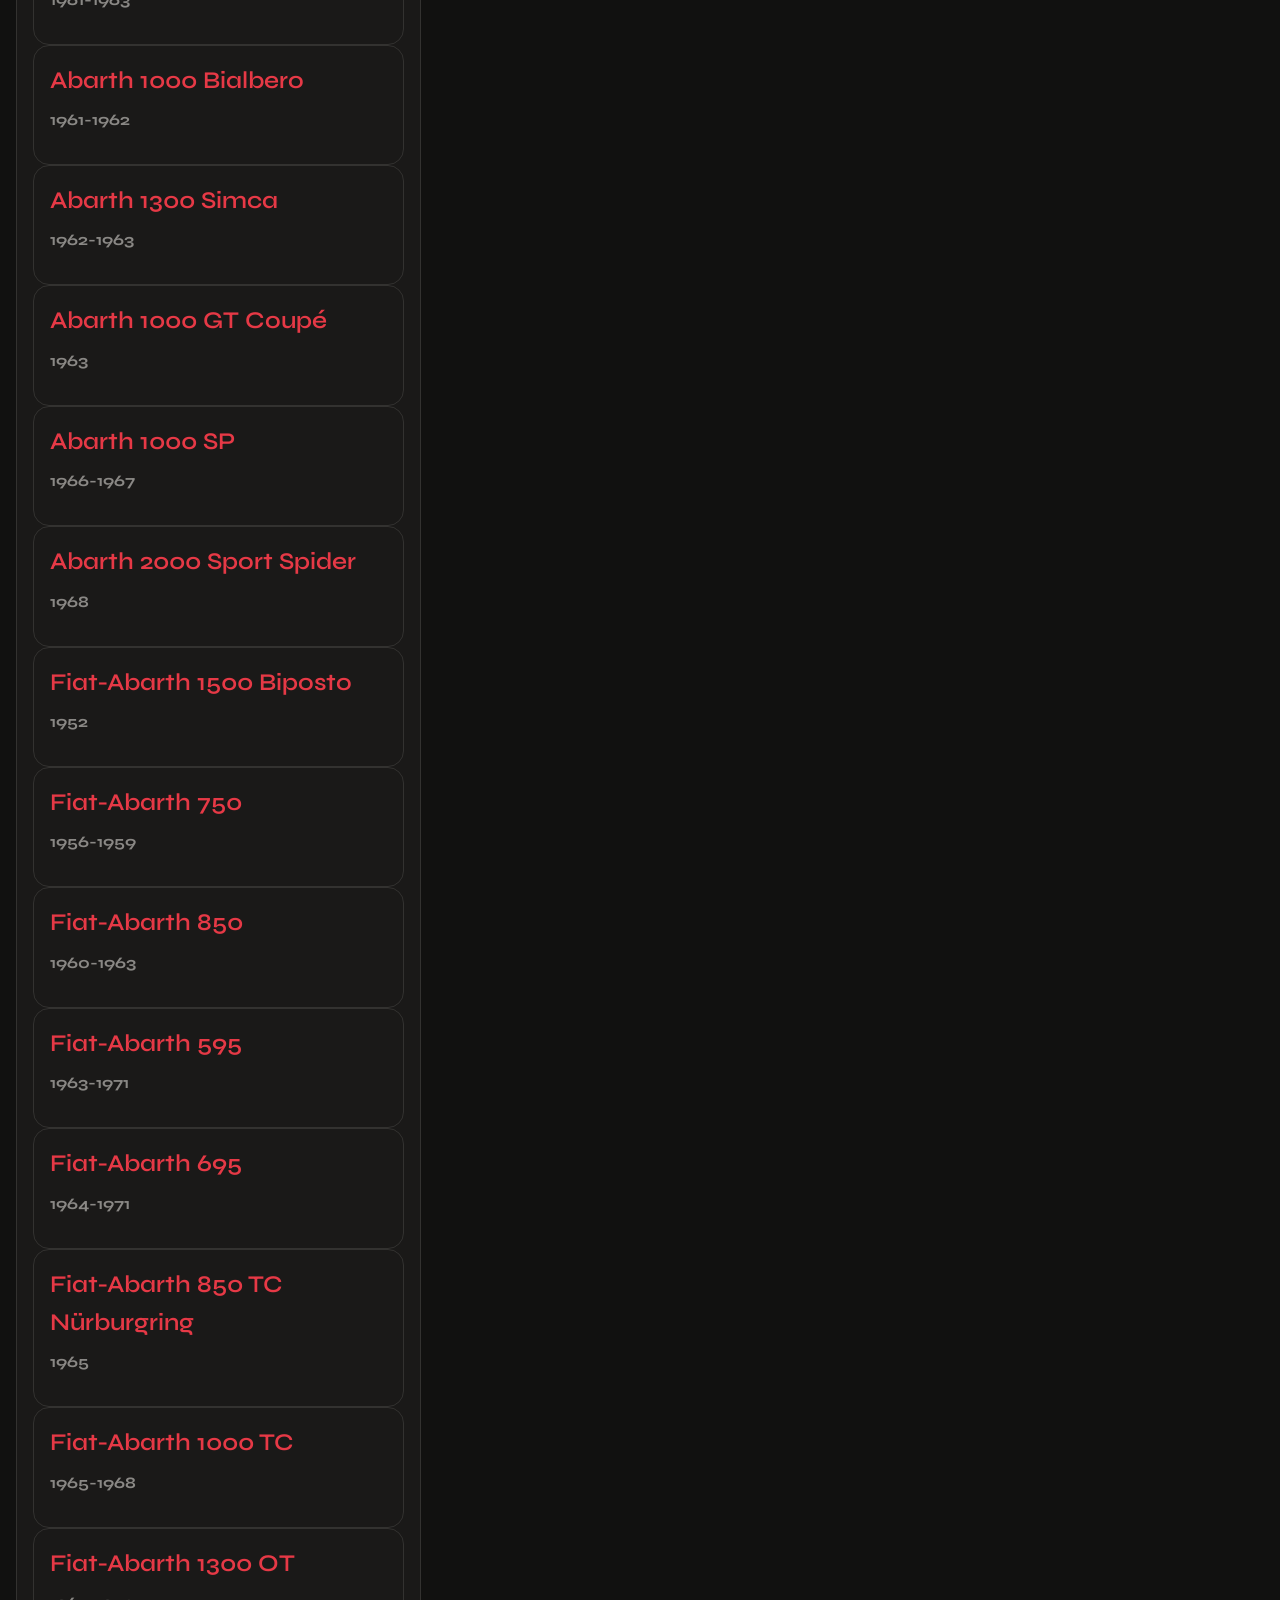
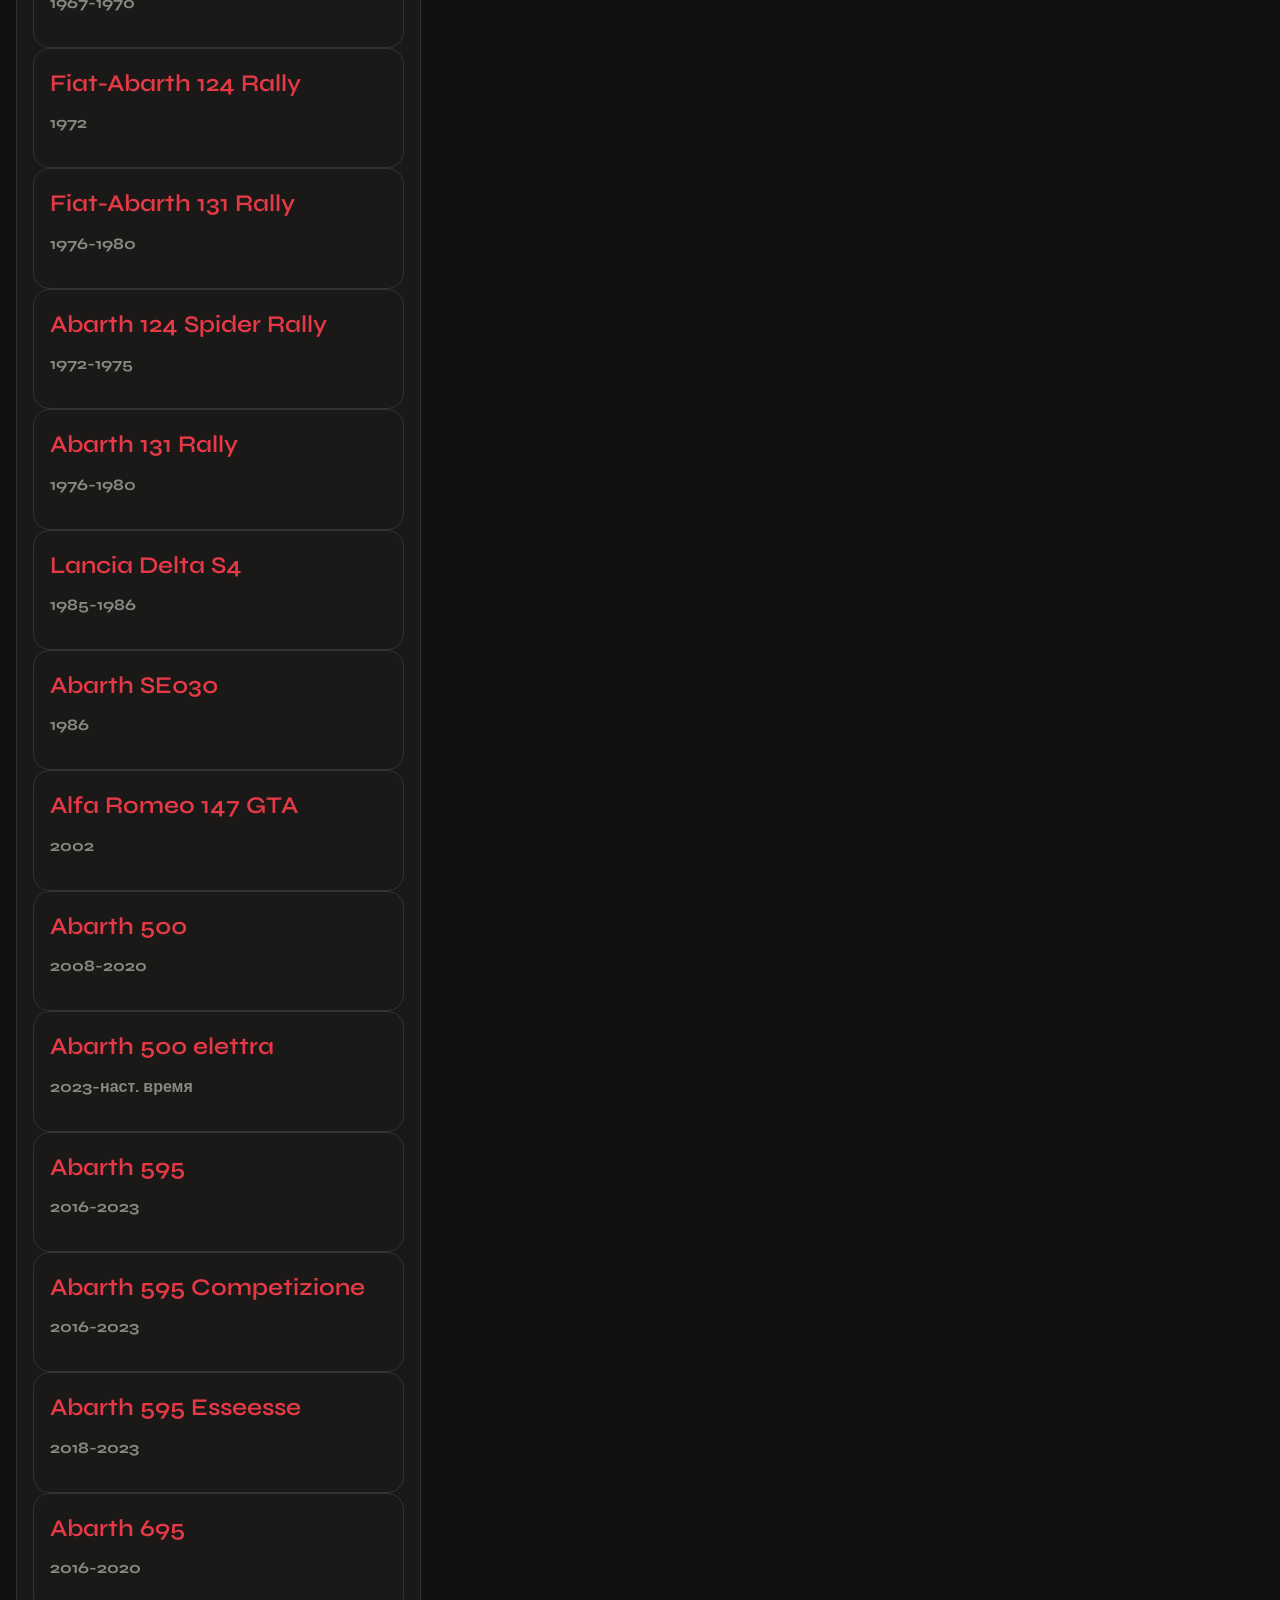
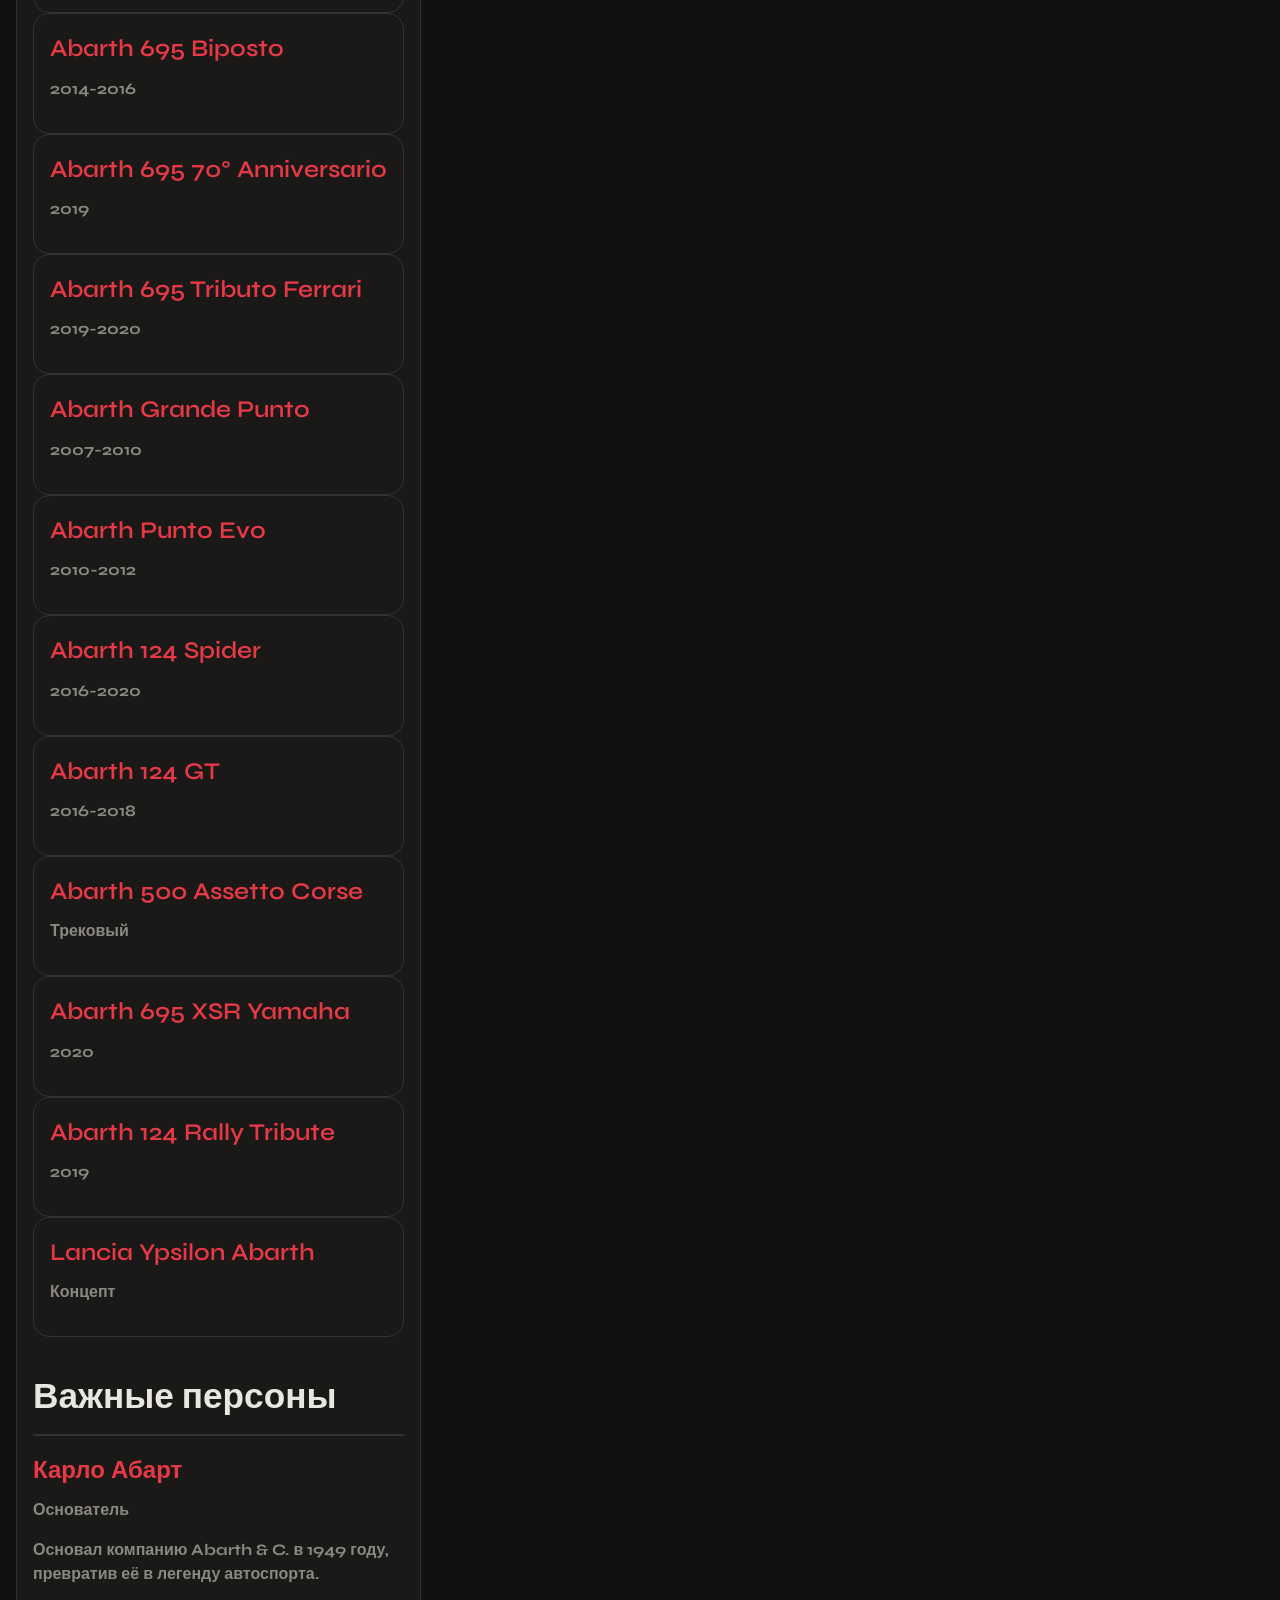
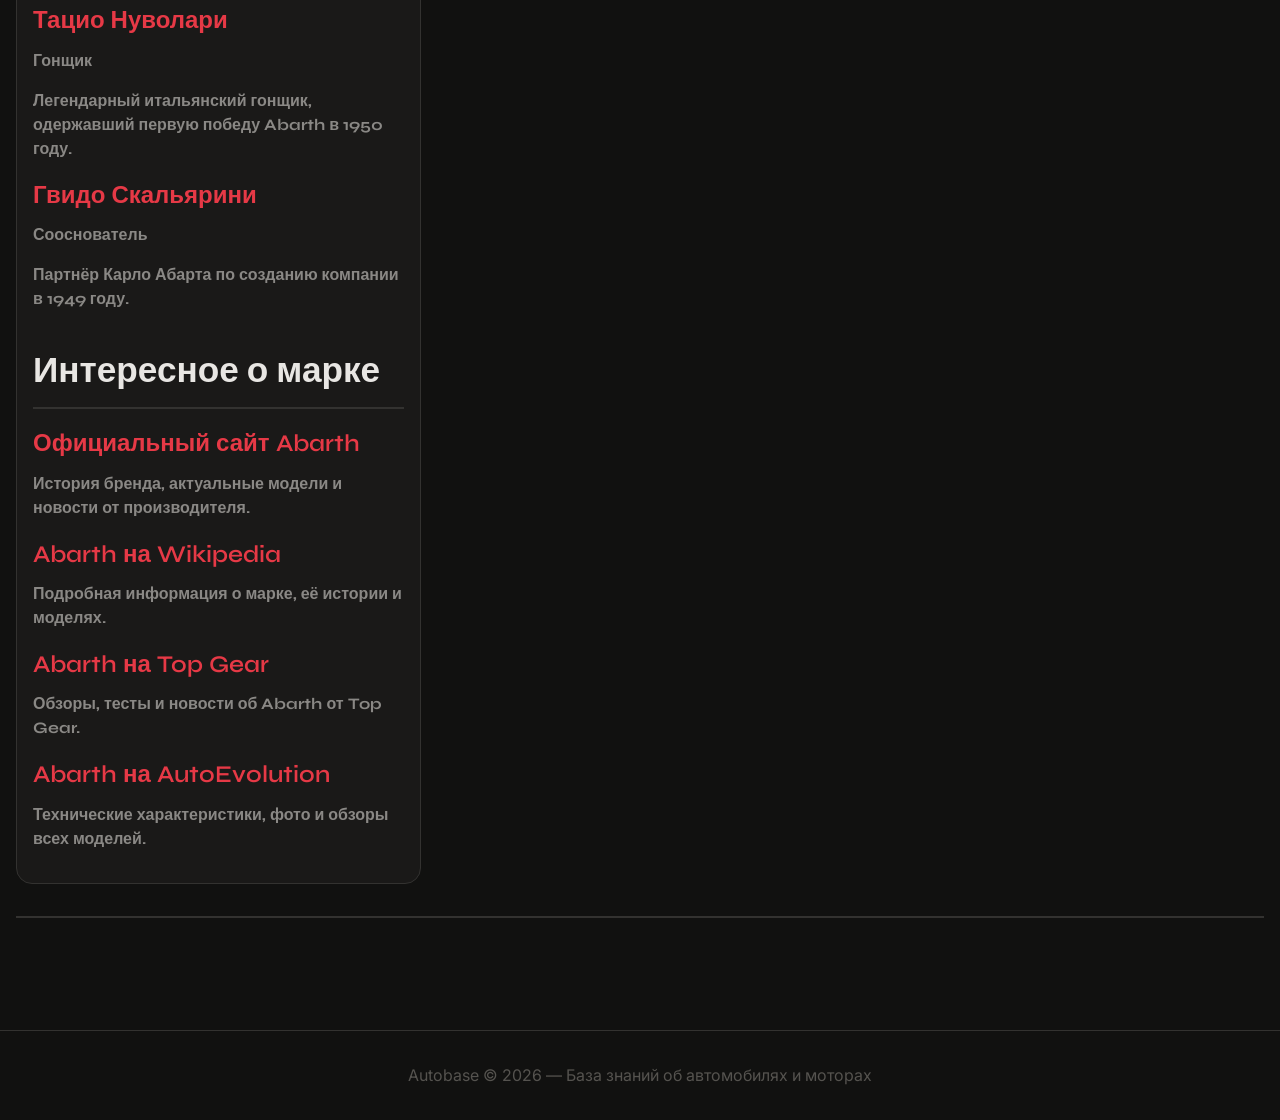
==== commit 1c1c05a9: "Update abarth.html" ====
--- a/abarth.html
+++ b/abarth.html
@@ -7,8 +7,7 @@
   <link rel="preconnect" href="https://fonts.googleapis.com">
   <link rel="preconnect" href="https://fonts.gstatic.com" crossorigin>
   <link href="https://fonts.googleapis.com/css2?family=Inter:wght@300..700&family=Syne:wght@700;800&display=swap" rel="stylesheet">
-  <link rel="stylesheet" href="styles.css">
-</head>
+  <link rel="stylesheet" href="styles.css?v=20260411"></head>
 <body>
   <header>
     <a href="index.html" class="logo">Auto<span>base</span></a>
--- a/styles.css
+++ b/styles.css
@@ -164,8 +164,7 @@
 }
 
 .content-wrapper {
-  max-width: 900px;
-  margin: 0 auto;
+max-width: 1400px;  margin: 0 auto;
 }
 
 .content-wrapper h2 {
@@ -197,7 +196,7 @@
 
 .models-grid {
   display: grid;
-  grid-template-columns: repeat(auto-fill, minmax(280px, 1fr));
+  grid-template-columns: repeat(3, 1fr);
   gap: var(--space-4);
   margin: var(--space-6) 0;
 }
@@ -286,7 +285,3 @@
     gap: var(--space-2);
   }
   
-  .models-grid {
-    grid-template-columns: 1fr;
-  }
-}
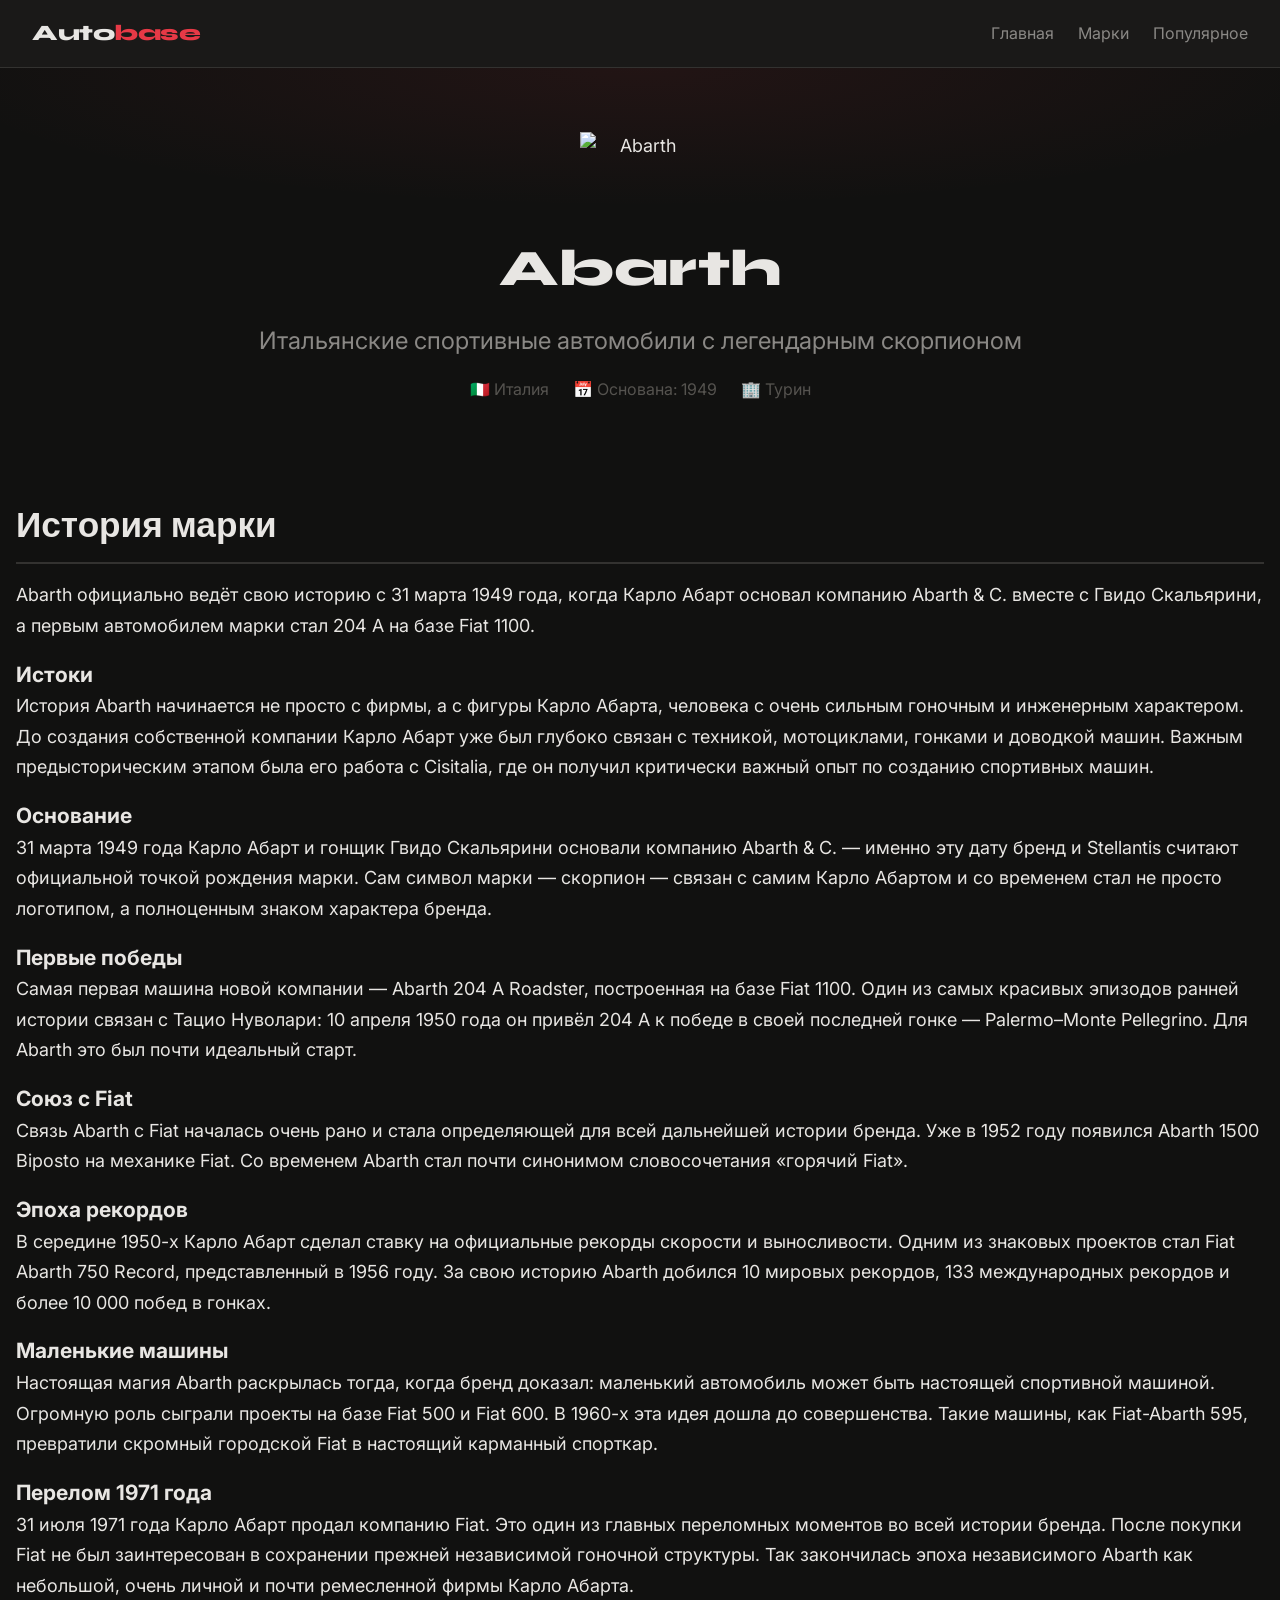
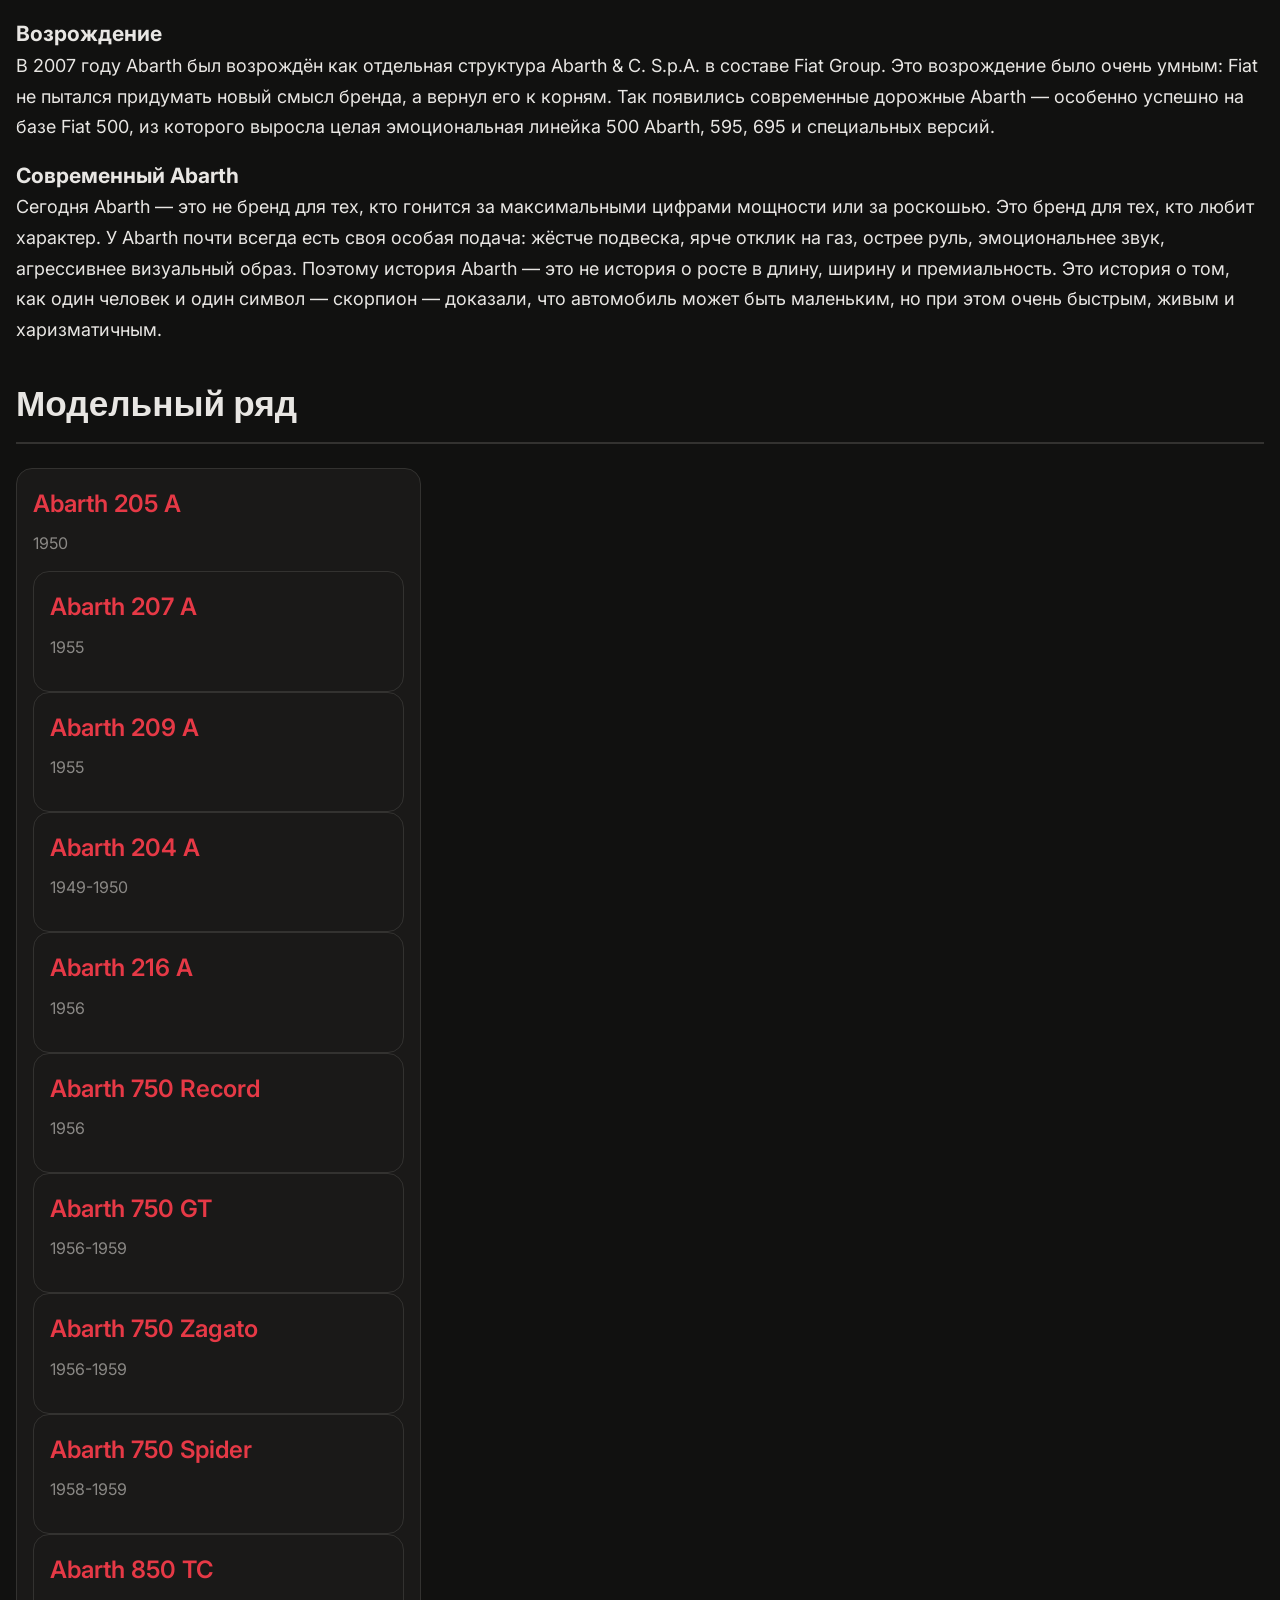
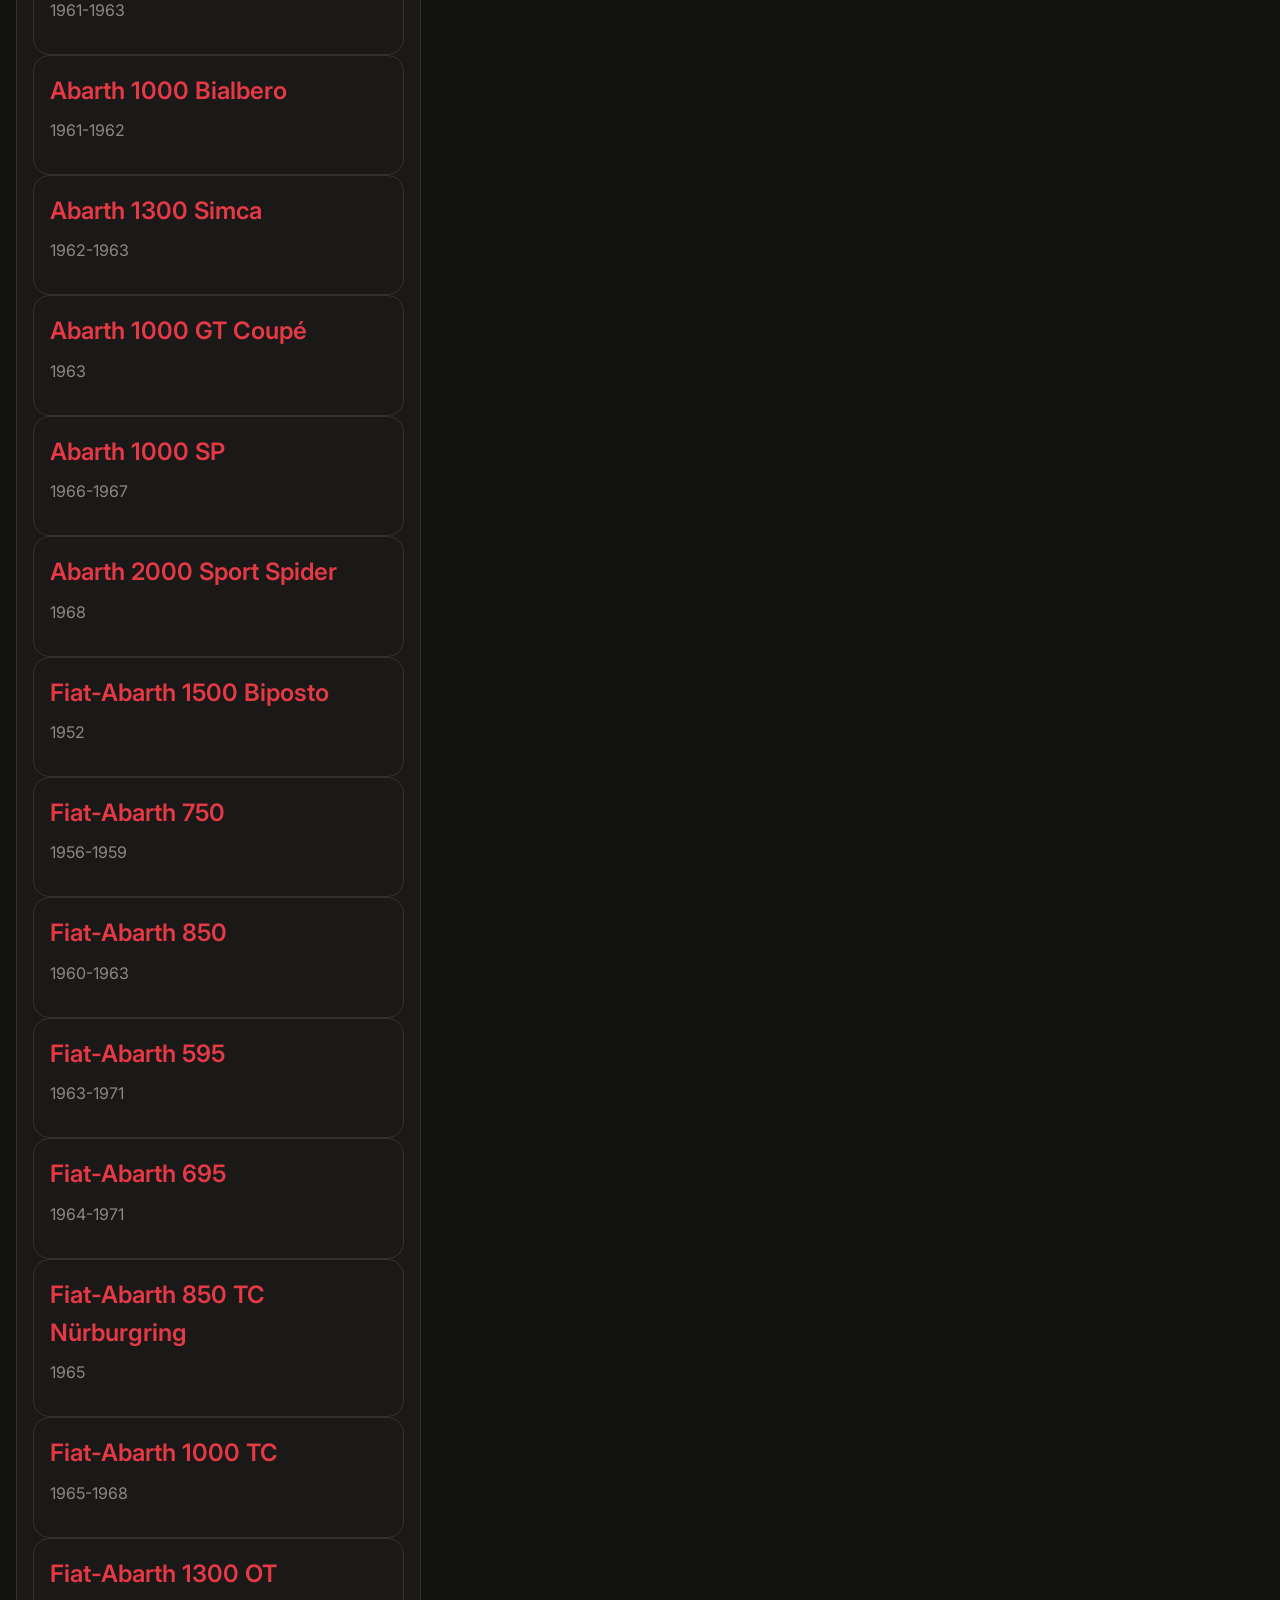
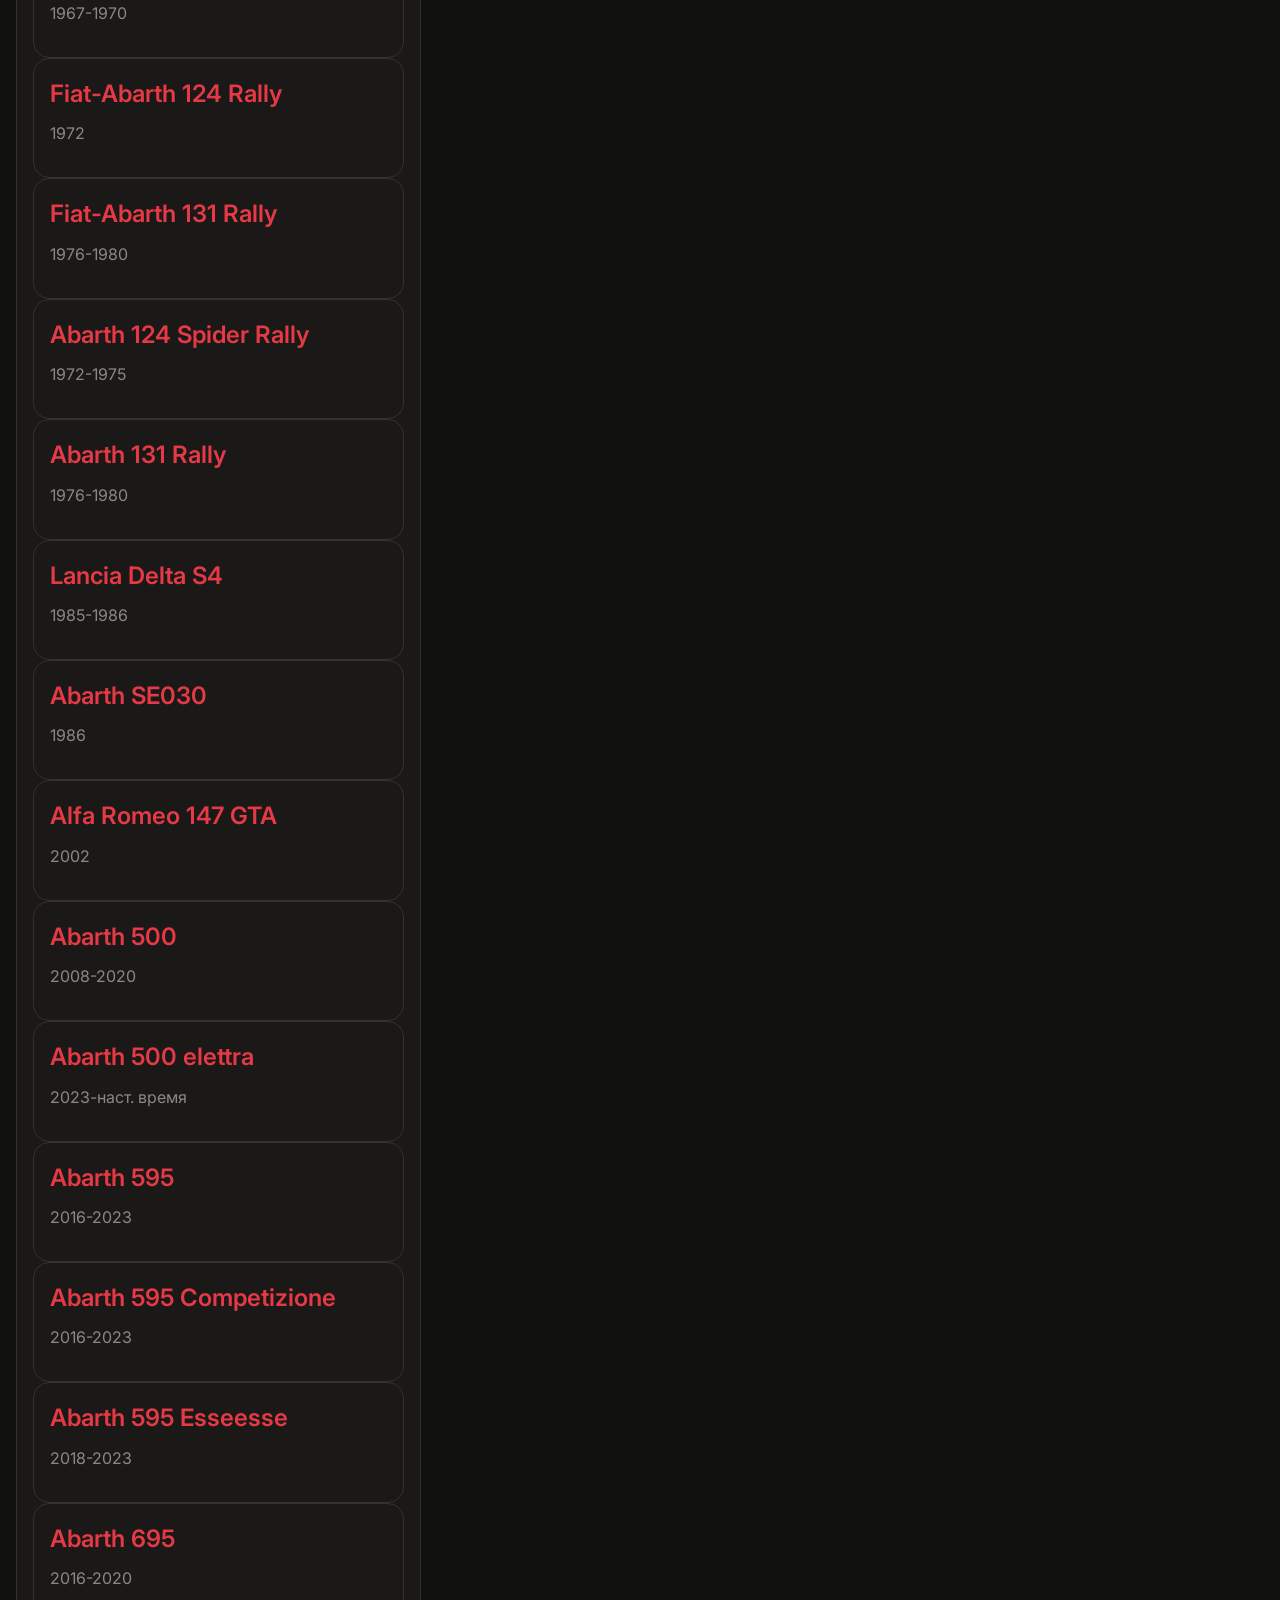
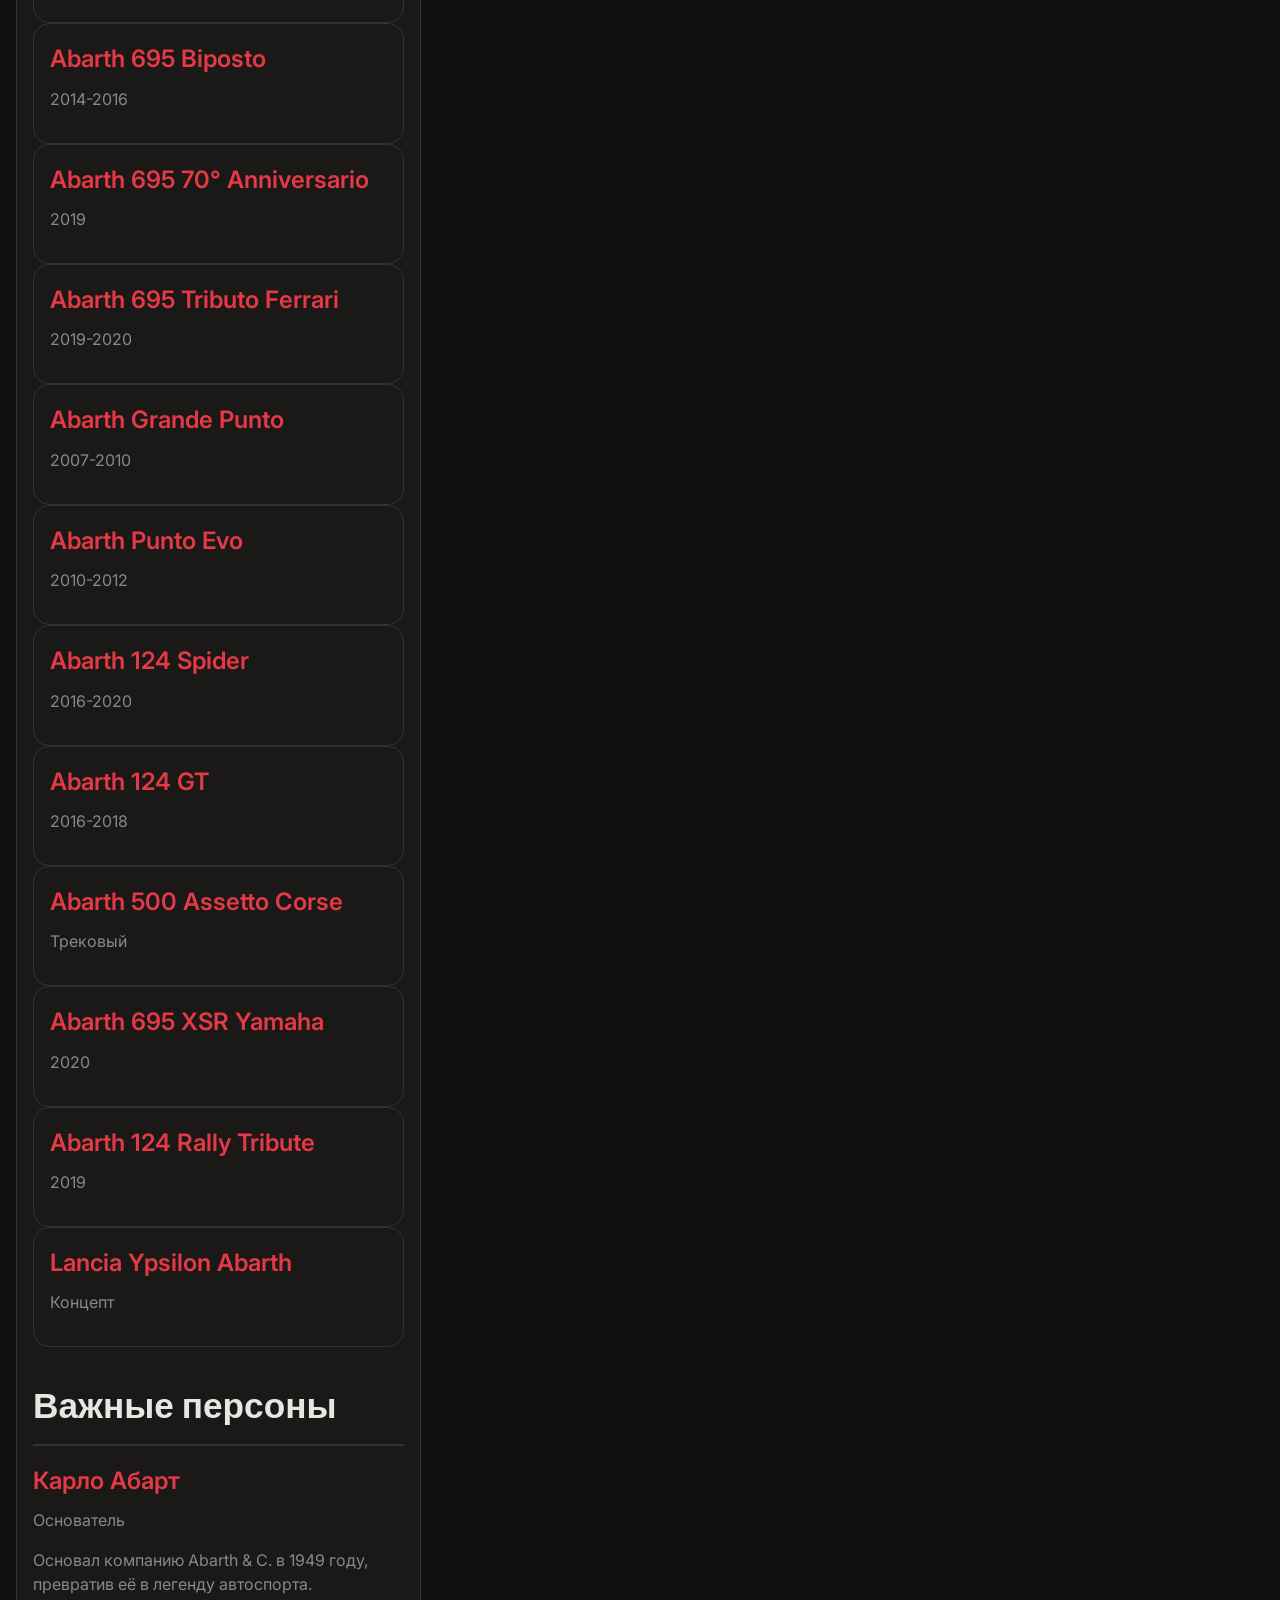
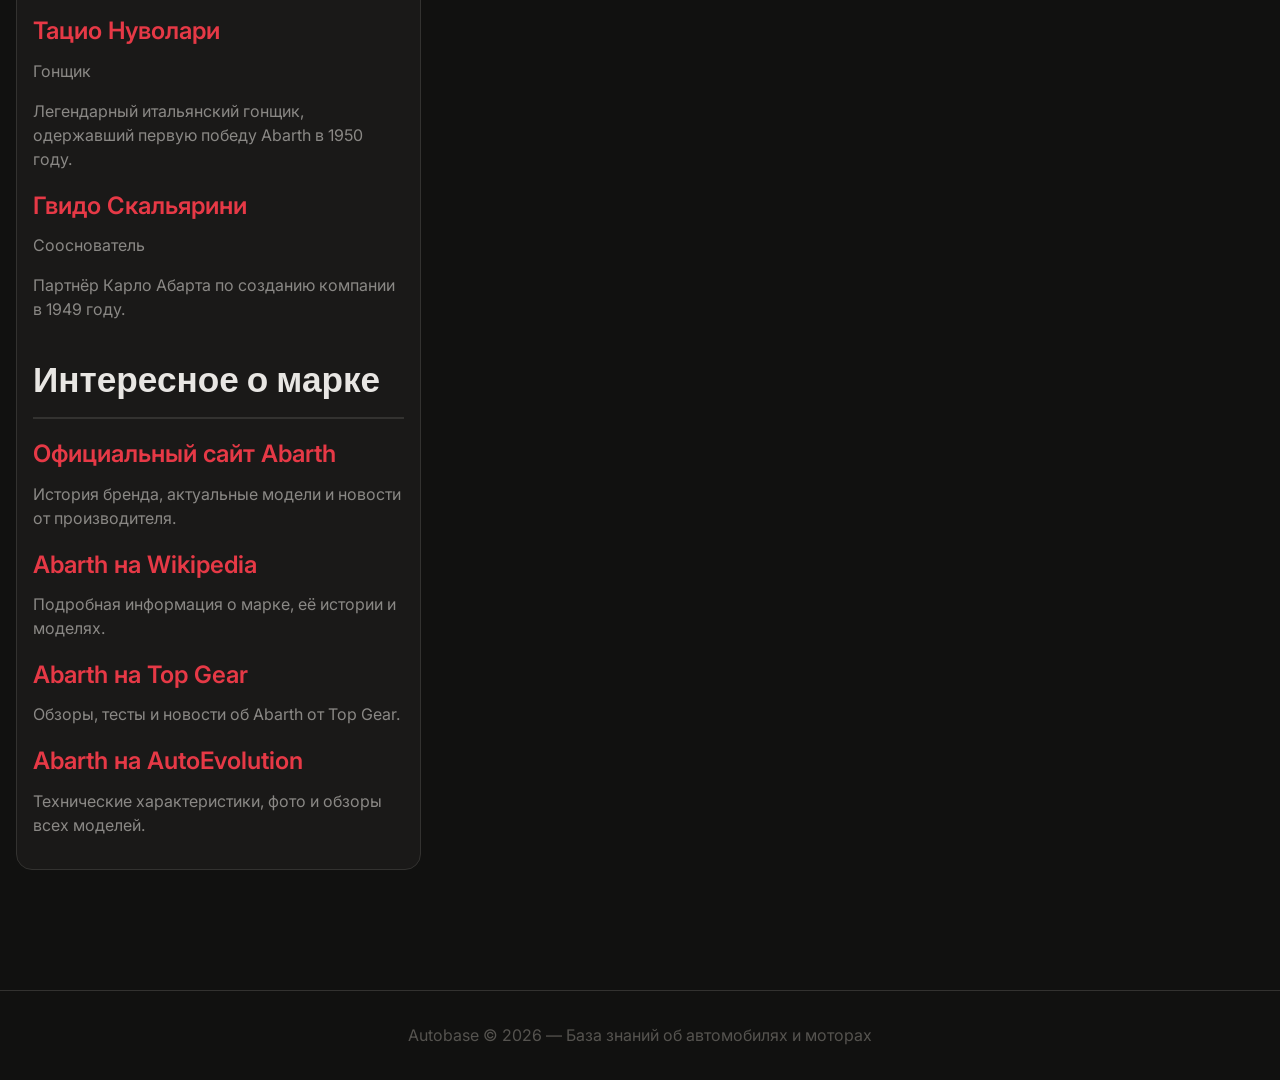
==== commit 7666fcae: "Fix h2 tag for models grid section" ====
--- a/abarth.html
+++ b/abarth.html
@@ -65,7 +65,7 @@
 
             <h3>Современный Abarth</h3>
             <p>Сегодня Abarth — это не бренд для тех, кто гонится за максимальными цифрами мощности или за роскошью. Это бренд для тех, кто любит характер. У Abarth почти всегда есть своя особая подача: жёстче подвеска, ярче отклик на газ, острее руль, эмоциональнее звук, агрессивнее визуальный образ. Поэтому история Abarth — это не история о росте в длину, ширину и премиальность. Это история о том, как один человек и один символ — скорпион — доказали, что автомобиль может быть маленьким, но при этом очень быстрым, живым и харизматичным.</p>
-        <h2>Модельный ряд
+        <h2>Модельный ряд</h2>
         <div class="models-grid">
 
       <div class="model-card"><h3>Abarth 205 A</h3><p class="year">1950</p><div>
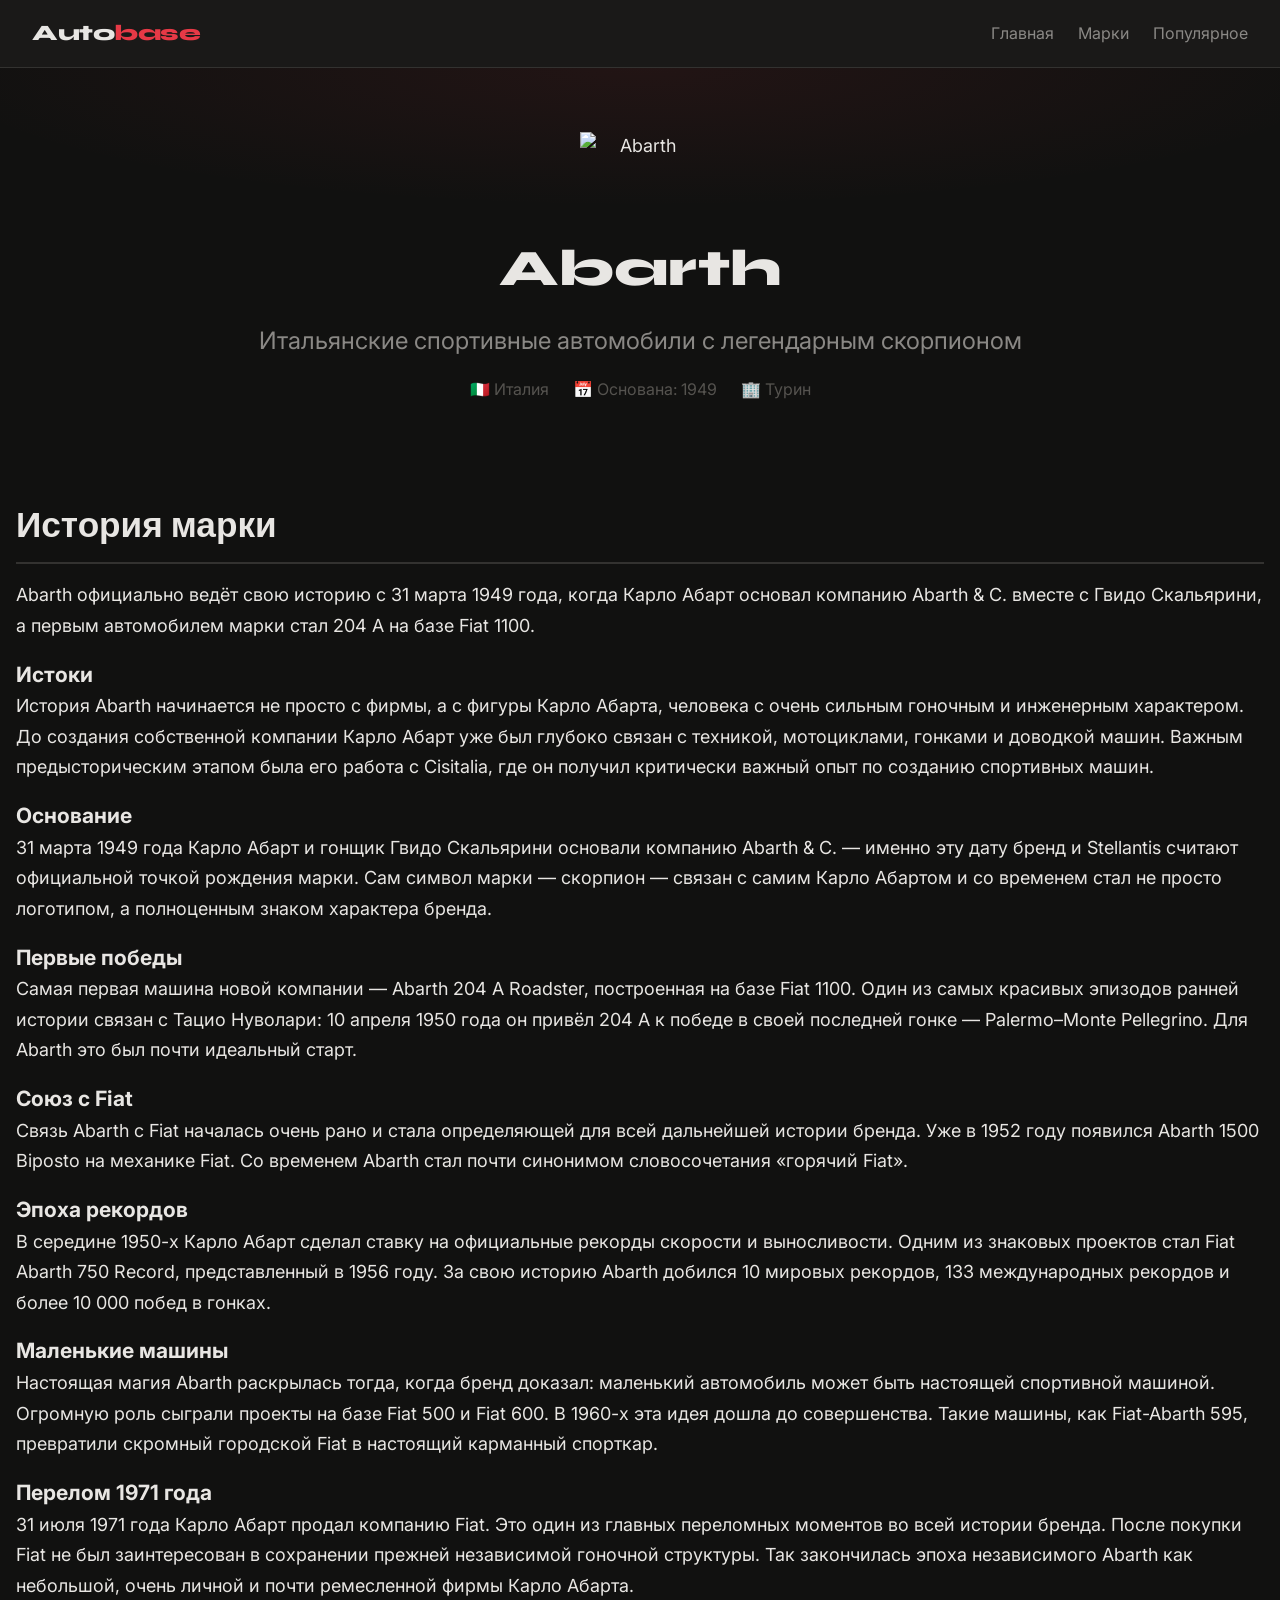
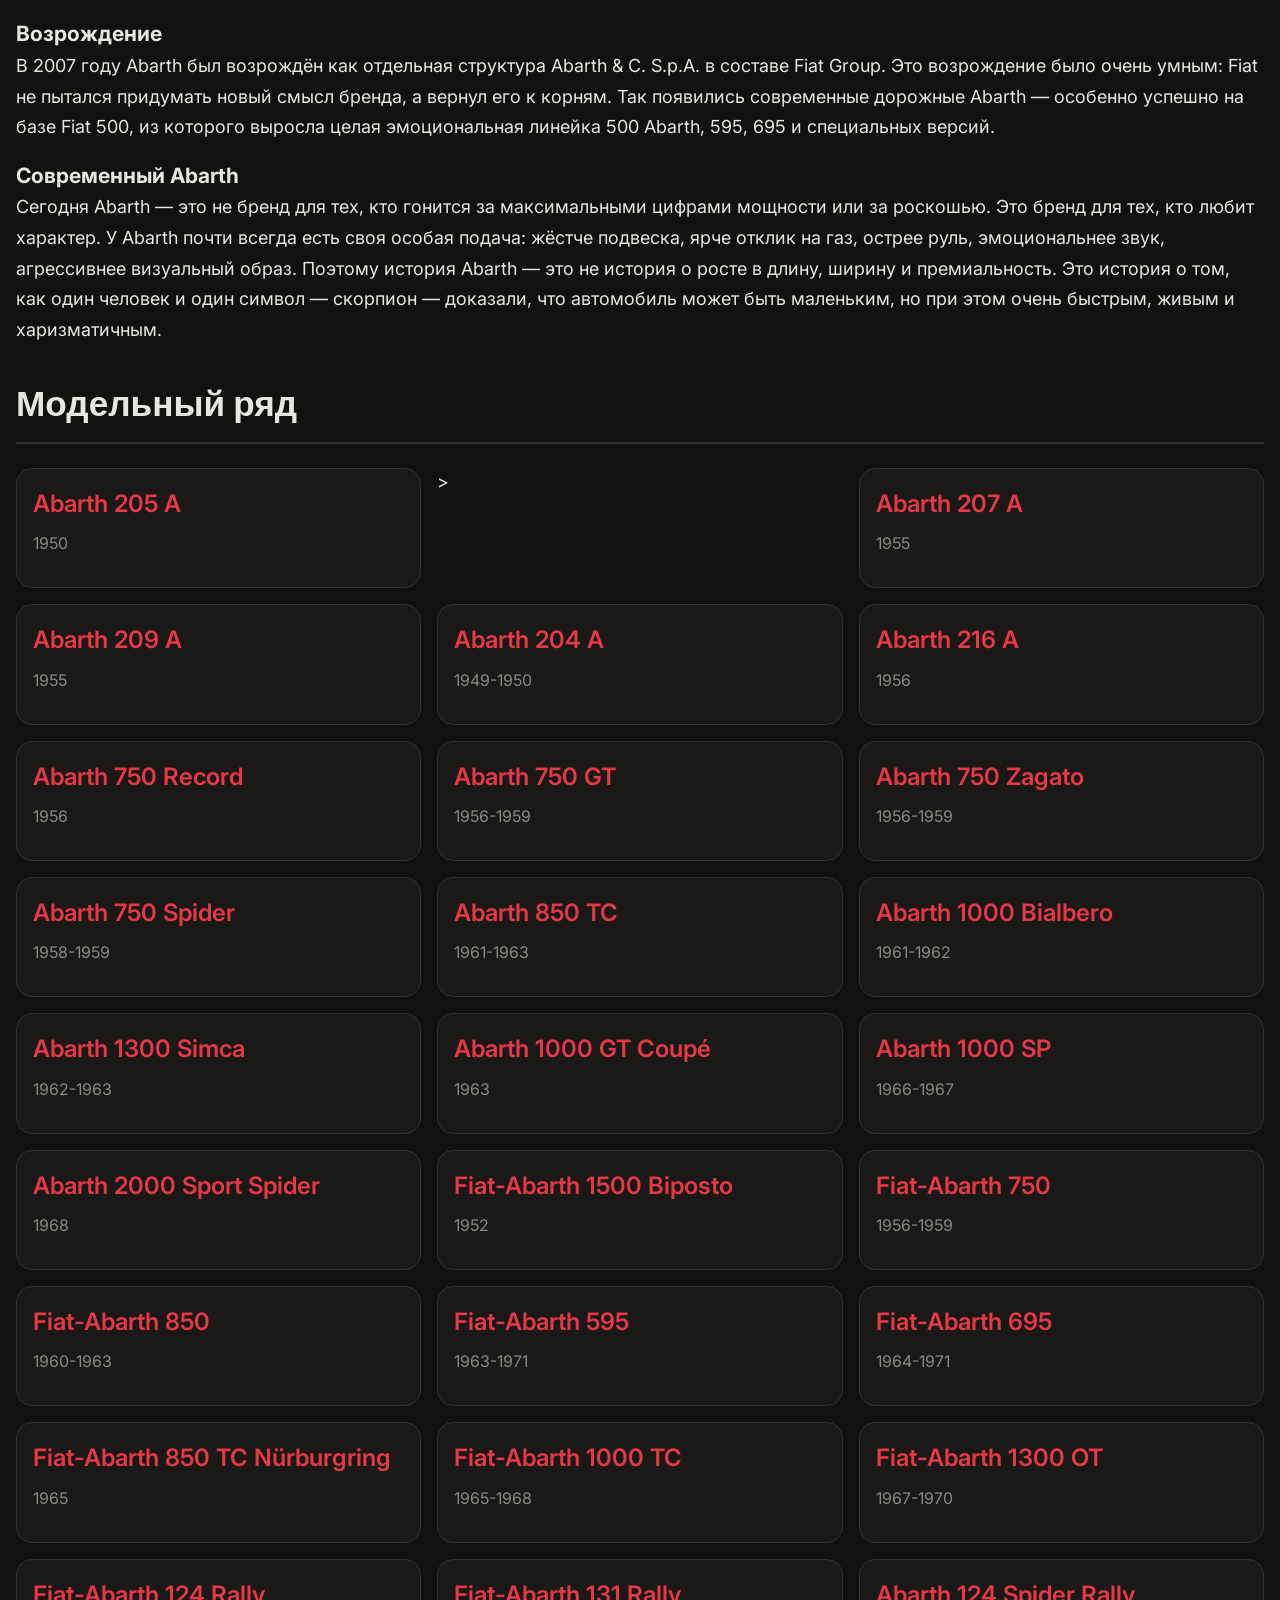
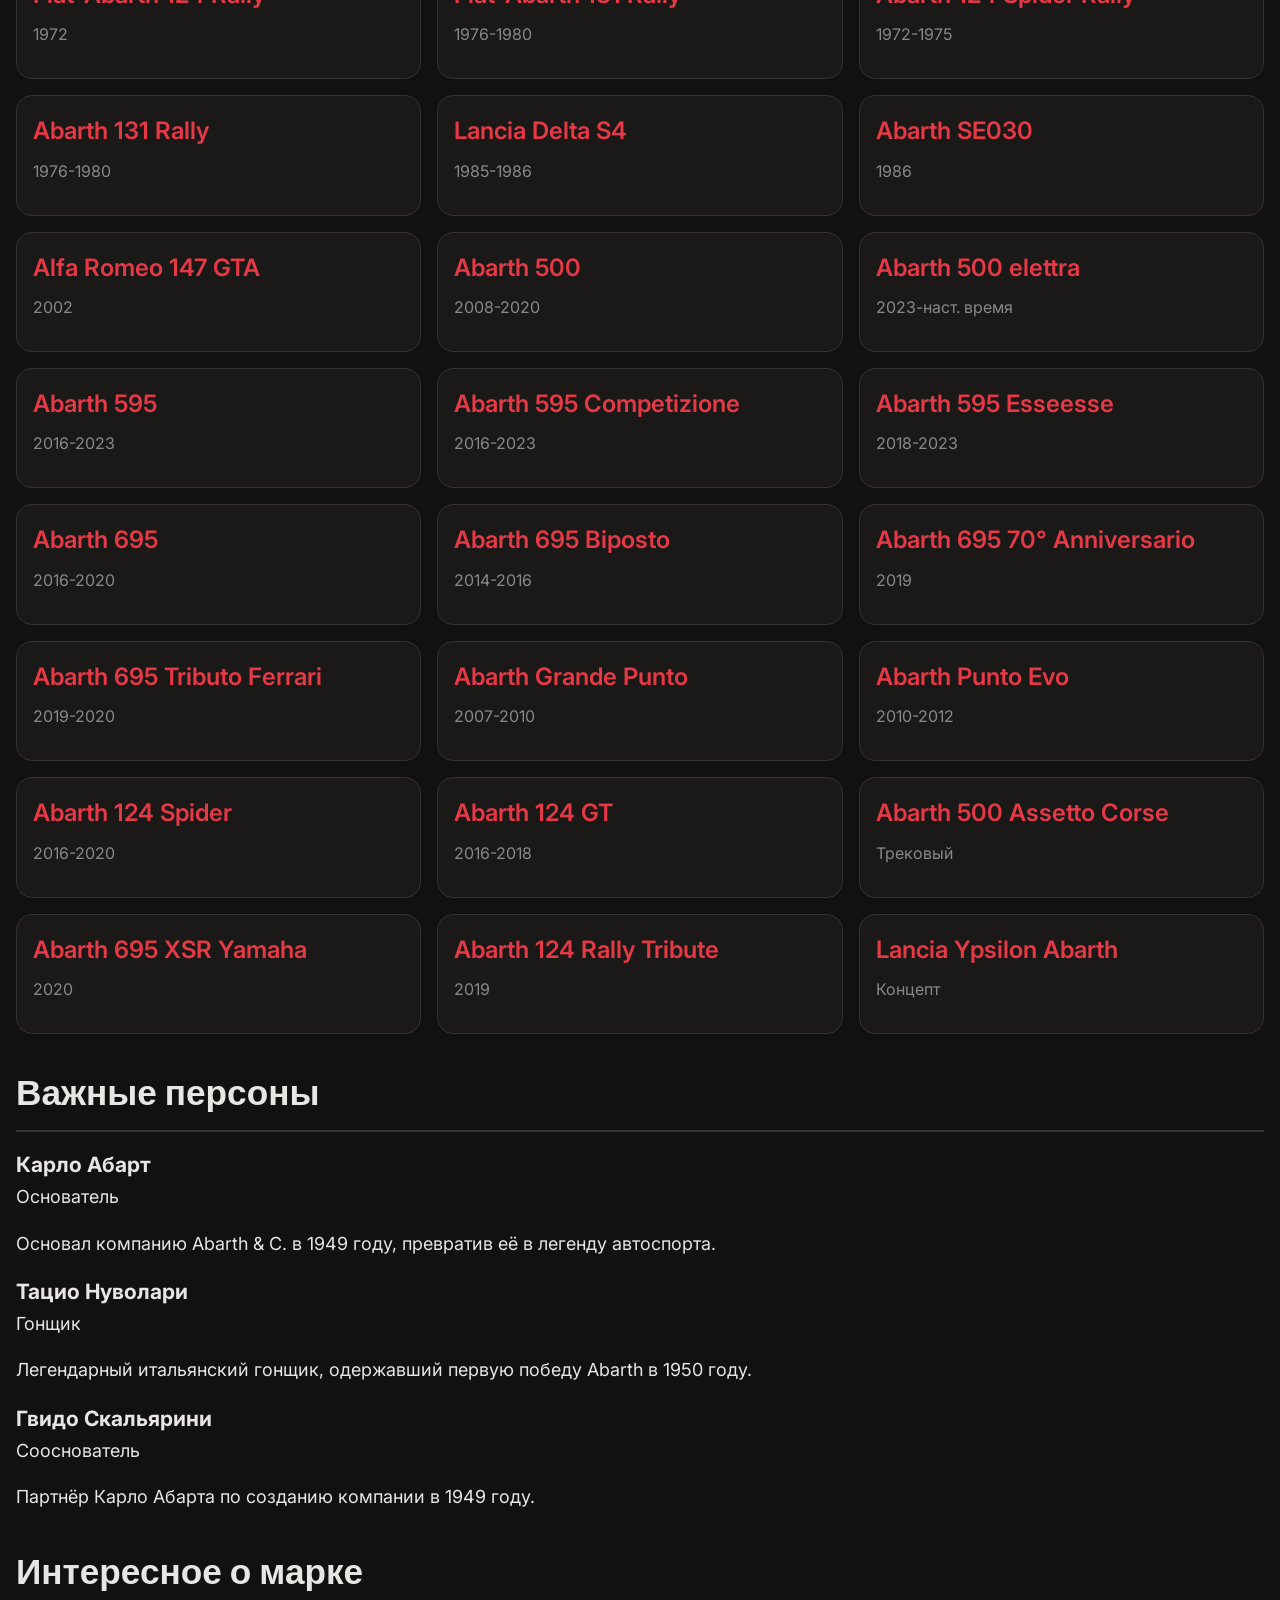
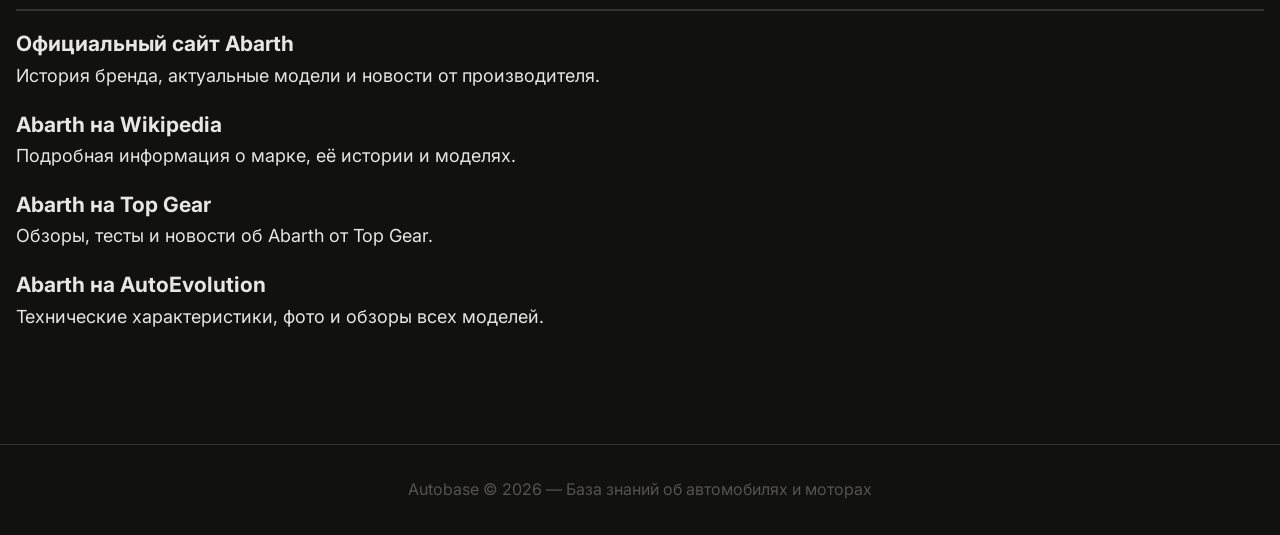
==== commit 8c3a464b: "Fix broken div tags in model cards for 3-column grid layout" ====
--- a/abarth.html
+++ b/abarth.html
@@ -68,7 +68,7 @@
         <h2>Модельный ряд</h2>
         <div class="models-grid">
 
-      <div class="model-card"><h3>Abarth 205 A</h3><p class="year">1950</p><div>
+      <div class="model-card"><h3>Abarth 205 A</h3><p class="year">1950</p></div>>
       <div class="model-card"><h3>Abarth 207 A</h3><p class="year">1955</p></div>
       <div class="model-card"><h3>Abarth 209 A</h3><p class="year">1955</p></div>
             <a href="abarth-204-a.html" class="model-card"><h3>Abarth 204 A</h3><p class="year">1949-1950</p></a>      <div class="model-card"><h3>Abarth 216 A</h3><p class="year">1956</p></div>
